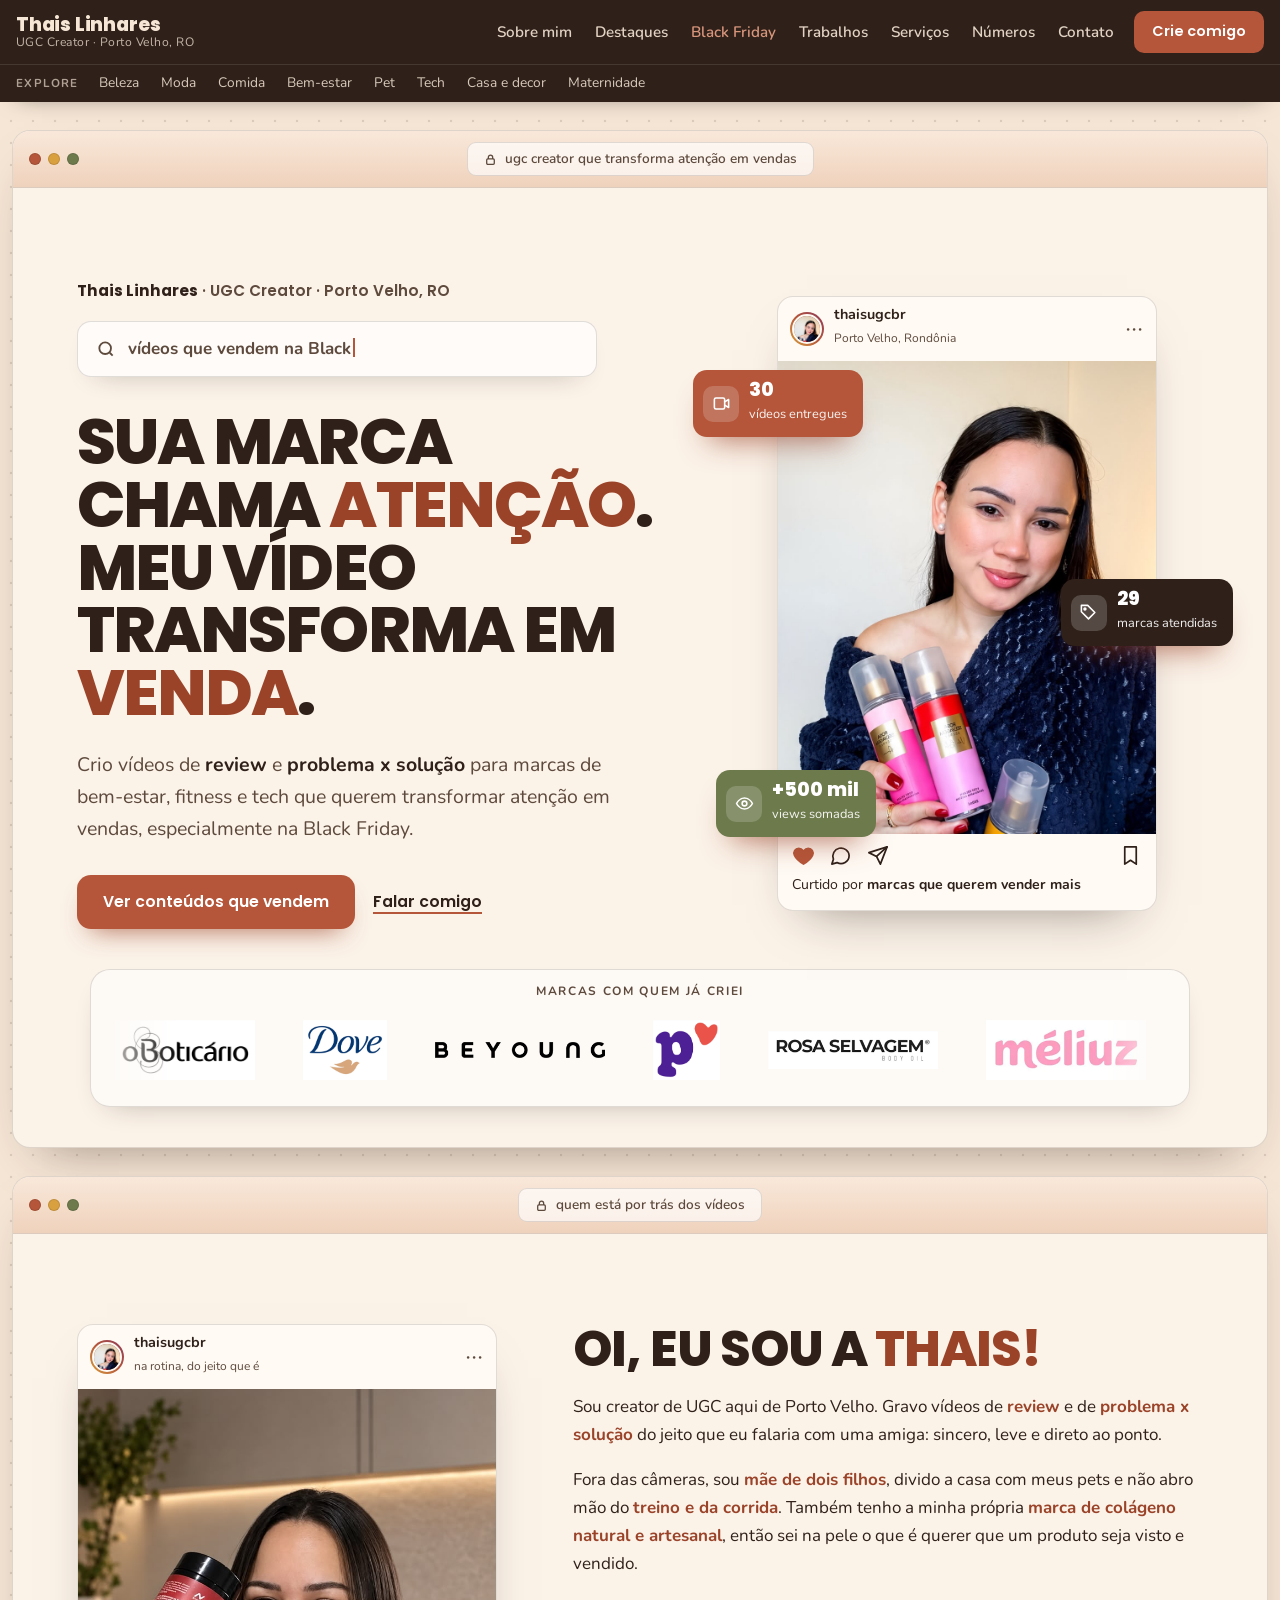
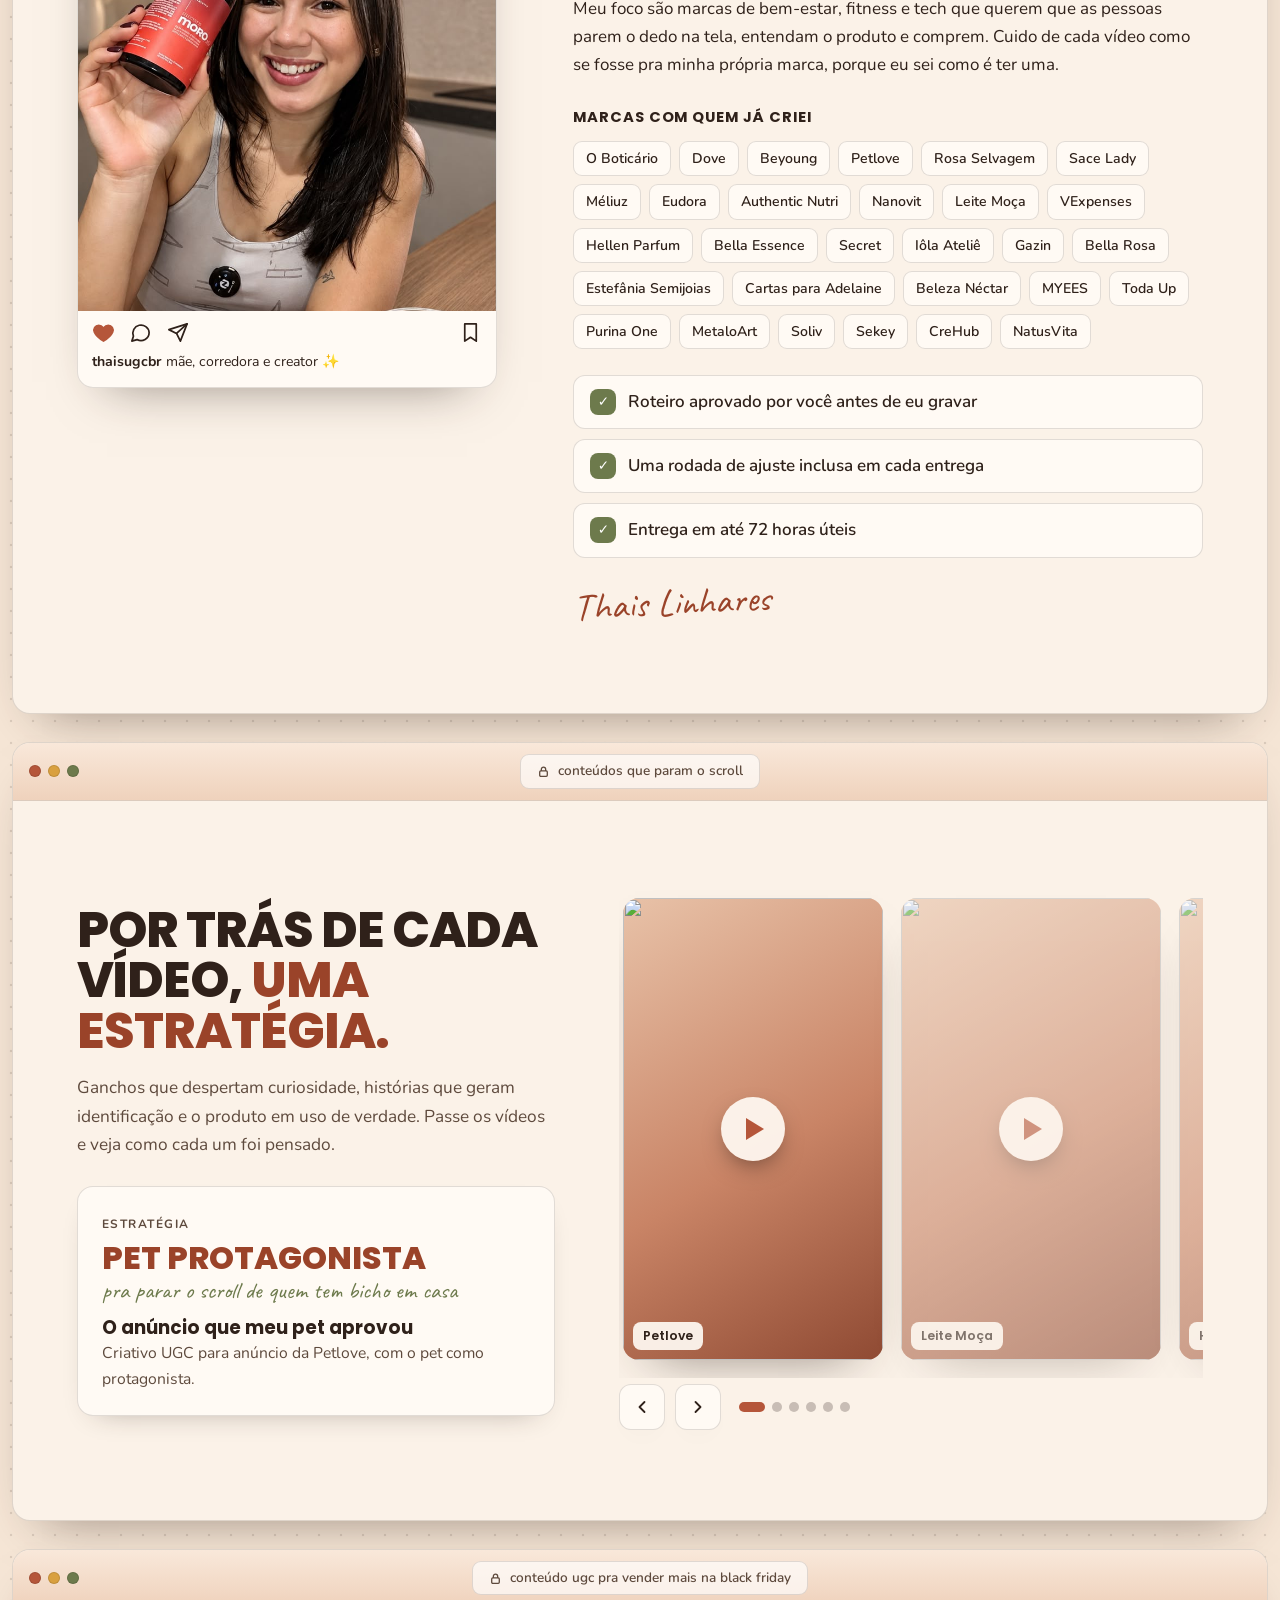
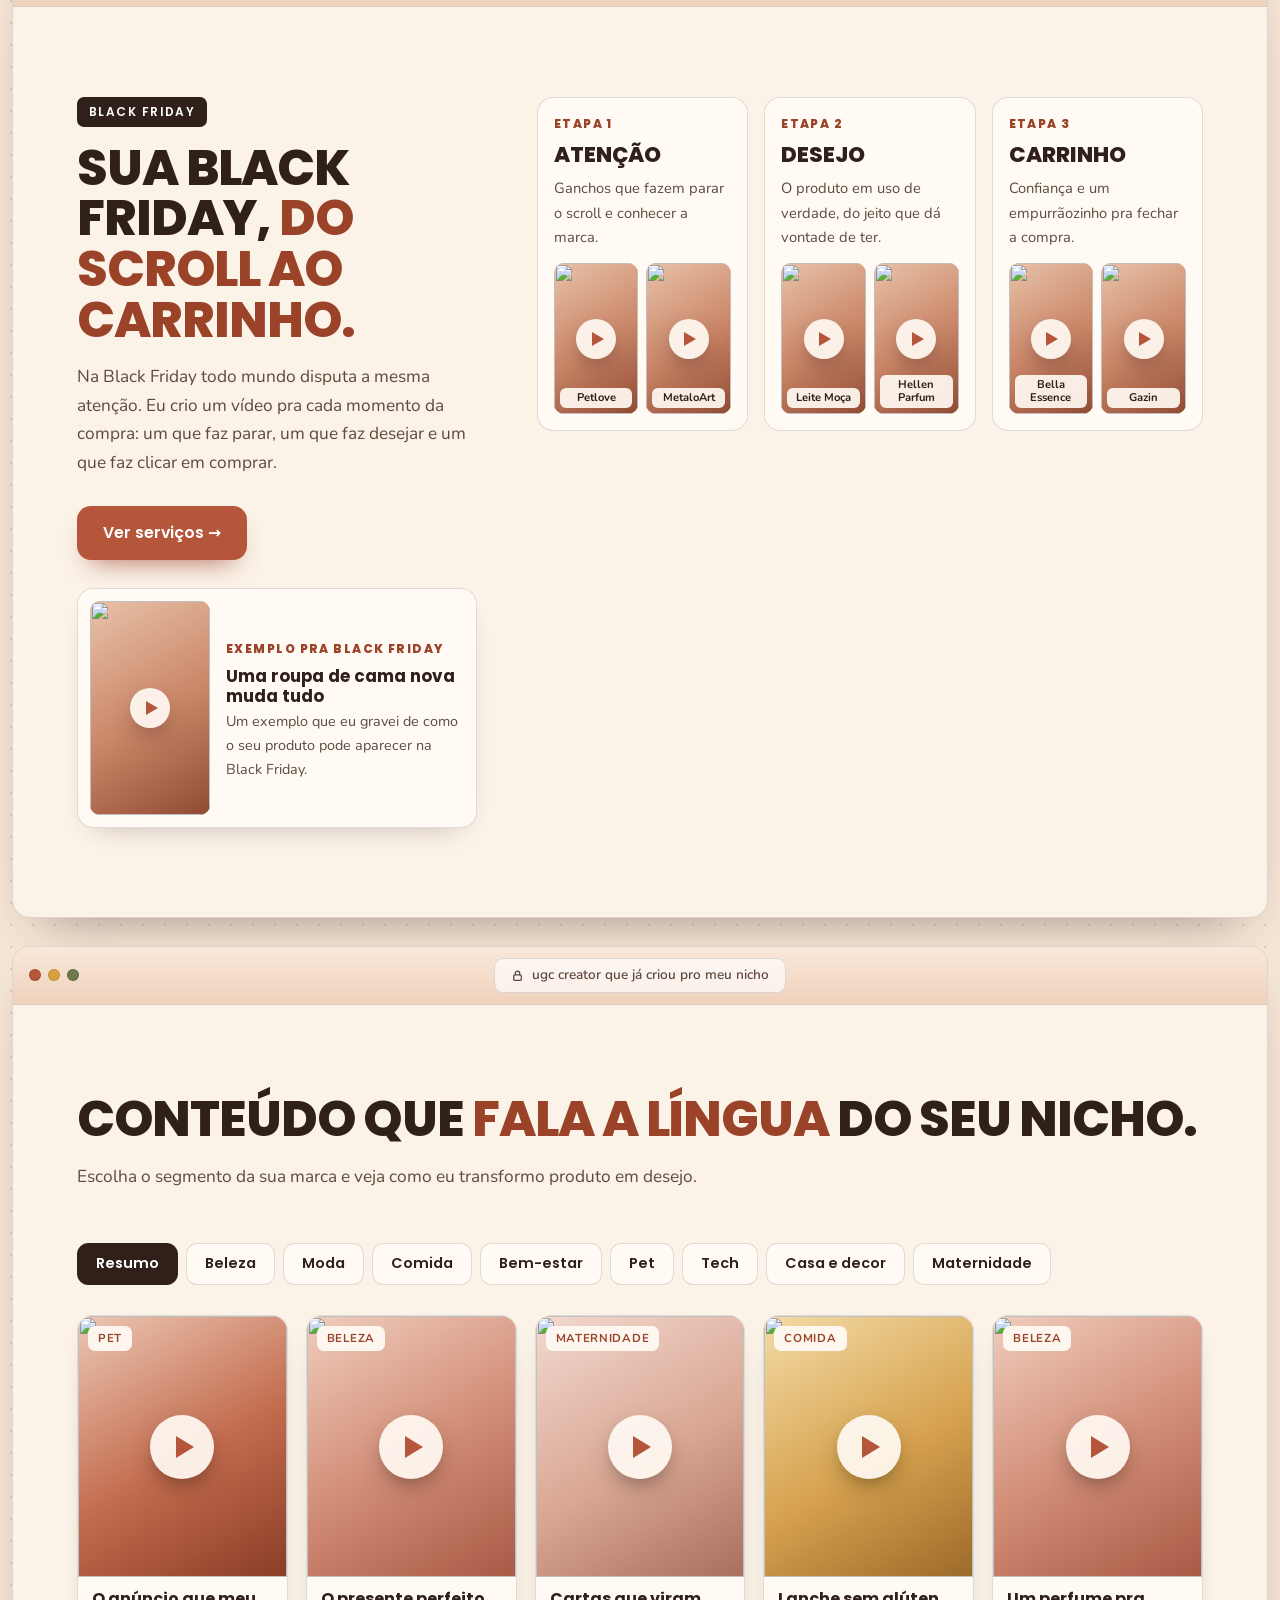
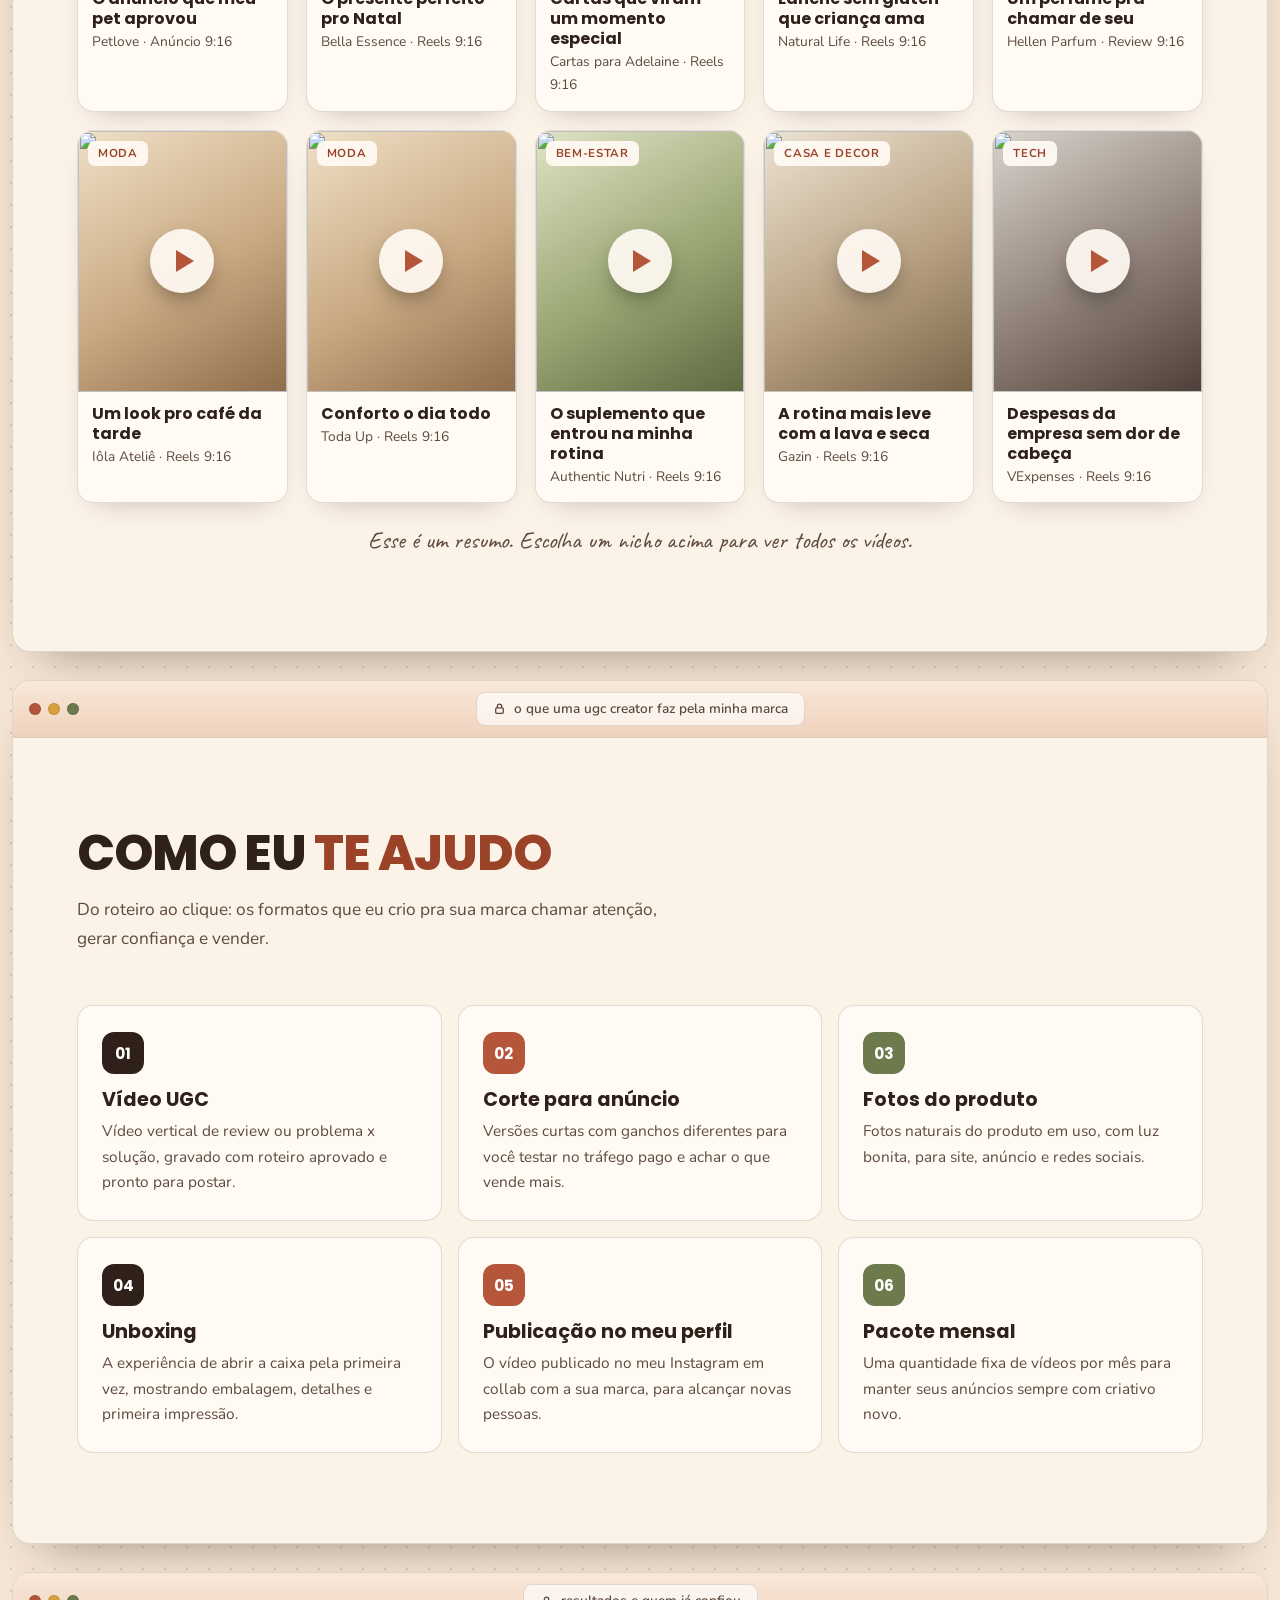
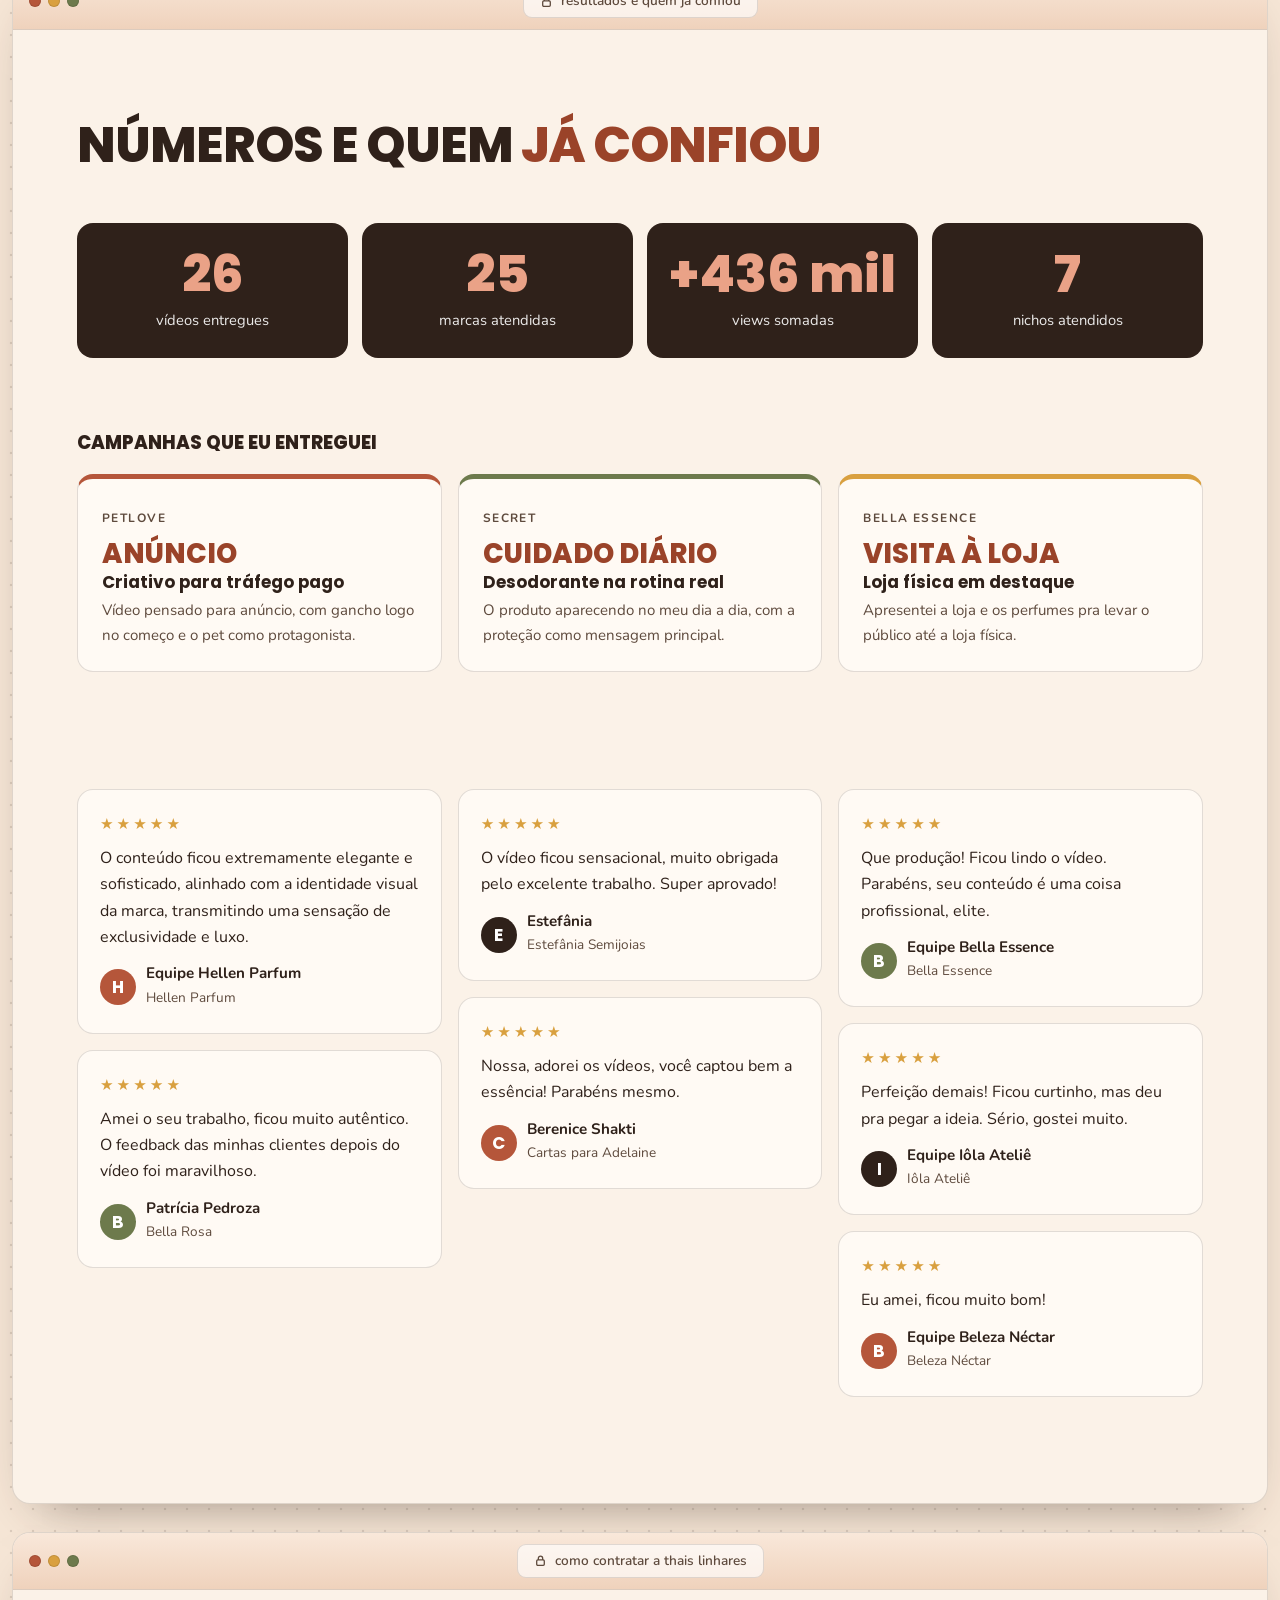
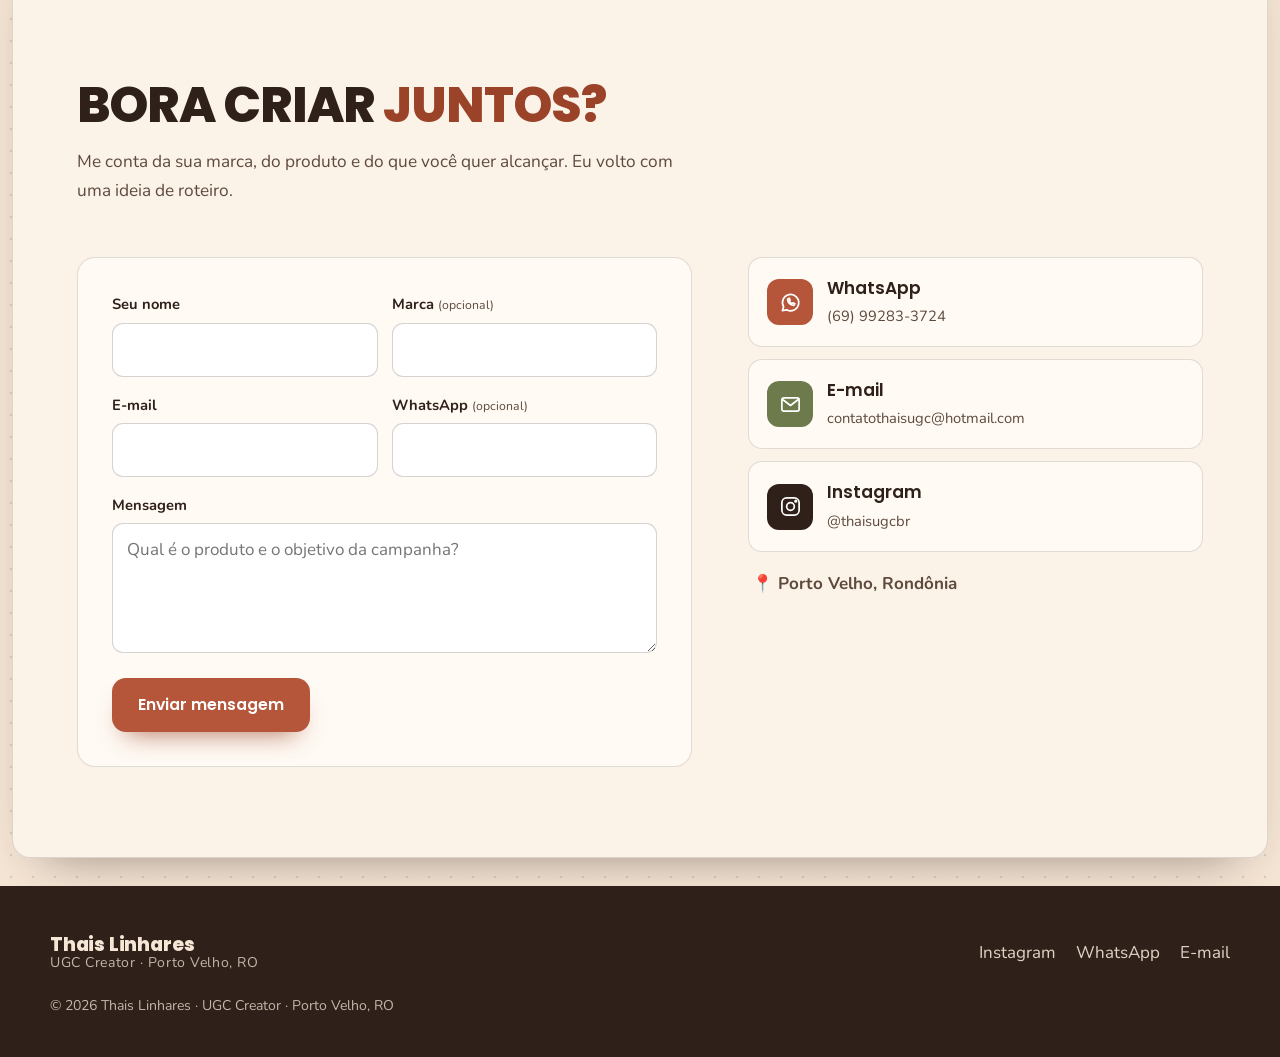
==== index.html @ 7ad0a80b "Resumo completa a última fileira conforme a largura da tela Co-Authored-By: Claude Opus 5.5 <noreply" ====
<!DOCTYPE html>
<html lang="pt-BR">
<head>
<meta charset="UTF-8">
<meta name="viewport" content="width=device-width, initial-scale=1">
<title>Thais Linhares | Portfólio UGC</title>
<meta name="description" content="Thais Linhares, UGC Creator em Porto Velho. Vídeos de review e problema x solução para marcas de bem-estar, fitness e tech que querem transformar atenção em vendas.">
<meta name="theme-color" content="#2f211a">
<link rel="preconnect" href="https://fonts.googleapis.com">
<link rel="preconnect" href="https://fonts.gstatic.com" crossorigin>
<link href="https://fonts.googleapis.com/css2?family=Caveat:wght@600&family=Nunito:wght@400;600;700&family=Poppins:wght@600;700;800&display=swap" rel="stylesheet">
<style>
/* =========================================================
   PALETA E MEDIDAS
   ========================================================= */
:root{
  --creme:#f6e6d6;          /* papel de parede */
  --janela:#fbf2e8;         /* fundo das janelas */
  --papel:#fffaf4;          /* cards */
  --barra-a:#f9e8da;
  --barra-b:#efd2bc;
  --linha:rgba(47,33,26,.14);
  --terracota:#b5563a;      /* cor da marca (botões e fundos) */
  --terracota-txt:#9a4329;  /* terracota mais escuro para textos, melhor contraste */
  --coral-claro:#eaa287;    /* destaque sobre fundo escuro */
  --tinta:#2f211a;          /* marrom quase preto: texto, menu e rodapé */
  --tinta-suave:#5e4a3d;
  --oliva:#6d7a4c;
  --mostarda:#d9a03f;
  --sombra:0 24px 50px -30px rgba(47,33,26,.55);
  --sombra-leve:0 12px 28px -20px rgba(47,33,26,.45);
  --titulo:"Poppins",system-ui,sans-serif;
  --corpo:"Nunito",system-ui,sans-serif;
  --mao:"Caveat",cursive;
  /* alturas das barras fixas do topo */
  --bf:42px; --topo:64px; --explore:38px;
}
html.sem-bf{--bf:0px}
@media (max-width:900px){:root{--topo:60px;--explore:0px}}
*,*::before,*::after{box-sizing:border-box}
html{scroll-padding-top:calc(var(--bf) + var(--topo) + var(--explore) + 12px);-webkit-text-size-adjust:100%}
@media (prefers-reduced-motion:no-preference){html{scroll-behavior:smooth}}
html,body{overflow-x:clip}
body{
  margin:0;padding-top:calc(var(--bf) + var(--topo) + var(--explore));
  font-family:var(--corpo);font-size:1.0625rem;font-weight:400;line-height:1.65;color:var(--tinta);
  background-color:var(--creme);
  /* papel de parede do "computador": pontinhos suaves */
  background-image:radial-gradient(rgba(47,33,26,.13) 1.2px,transparent 1.6px);
  background-size:22px 22px;
}
img{max-width:100%;display:block}
a{color:inherit}
h1,h2,h3{font-family:var(--titulo);margin:0;line-height:1.05}
h1 em,h2 em{font-style:normal;color:var(--terracota-txt)}
p{margin:0 0 1em}
button{font:inherit}
.sr-only{position:absolute;width:1px;height:1px;padding:0;margin:-1px;overflow:hidden;clip:rect(0,0,0,0);white-space:nowrap;border:0}
:focus-visible{outline:3px solid var(--terracota-txt);outline-offset:3px;border-radius:6px}
.pular{position:absolute;left:16px;top:-80px;background:var(--tinta);color:#fff;padding:10px 16px;border-radius:10px;z-index:500;text-decoration:none}
.pular:focus{top:12px}

/* ---------- botões ---------- */
.botao{display:inline-flex;align-items:center;justify-content:center;gap:10px;min-height:52px;padding:14px 26px;border-radius:14px;font-family:var(--titulo);font-weight:600;font-size:.98rem;text-decoration:none;cursor:pointer;border:0;transition:transform .2s ease,background .2s ease,box-shadow .2s ease}
.botao-primario{background:var(--terracota);color:#fff;box-shadow:0 14px 26px -14px rgba(154,67,41,.8)}
.botao-primario:hover{background:var(--terracota-txt);transform:translateY(-2px)}
.botao-link{background:transparent;color:var(--tinta);padding-inline:6px;text-decoration:underline;text-underline-offset:5px;text-decoration-thickness:2px;text-decoration-color:var(--terracota)}
.botao-link:hover{color:var(--terracota-txt)}

/* =========================================================
   BARRA DA BLACK FRIDAY (contagem)
   ========================================================= */
.barra-bf{position:fixed;top:0;left:0;right:0;z-index:60;height:var(--bf);display:flex;align-items:center;justify-content:center;gap:clamp(10px,2vw,22px);padding:0 12px;background:#120c09;color:#fff;font-family:var(--titulo);font-size:.88rem;font-weight:600;white-space:nowrap;overflow:hidden}
html.sem-bf .barra-bf{display:none}
.bf-selo{background:var(--terracota);padding:3px 10px;border-radius:6px;text-transform:uppercase;letter-spacing:.08em;font-size:.74rem}
.bf-dias b{color:var(--coral-claro);font-size:1.05rem}
.bf-cta{color:#fff;text-decoration:none;border:1.5px solid rgba(255,255,255,.4);padding:4px 12px;border-radius:8px;transition:background .2s ease}
.bf-cta:hover{background:rgba(255,255,255,.12)}
.barra-bf :focus-visible{outline-color:var(--coral-claro)}
@media (max-width:520px){.bf-selo{display:none}.barra-bf{font-size:.8rem;gap:10px}}

/* =========================================================
   MENU FIXO (duas linhas)
   ========================================================= */
.topo{position:fixed;top:var(--bf);left:0;right:0;z-index:55;background:var(--tinta);color:#f6e6d6;box-shadow:0 10px 24px -18px rgba(0,0,0,.6)}
.topo-interno{height:var(--topo);display:flex;align-items:center;gap:20px;width:min(100% - 32px,1320px);margin-inline:auto}
.marca-nome{text-decoration:none;display:flex;flex-direction:column;line-height:1.15;margin-right:auto}
.marca-nome strong{font-family:var(--titulo);font-weight:800;font-size:1.18rem;letter-spacing:-.01em}
.marca-nome small{font-size:.76rem;opacity:.75;letter-spacing:.04em}
.menu ul{display:flex;gap:clamp(14px,1.8vw,26px);list-style:none;margin:0;padding:0}
.menu a{text-decoration:none;font-weight:600;font-size:.95rem;opacity:.9;padding:6px 0;border-bottom:2px solid transparent;transition:border-color .2s ease,opacity .2s ease;white-space:nowrap}
.menu a:hover{opacity:1;border-color:var(--coral-claro)}
.menu .link-bf{color:var(--coral-claro)}
.trabalhe{background:var(--terracota);color:#fff;text-decoration:none;font-family:var(--titulo);font-weight:600;font-size:.9rem;padding:9px 18px;border-radius:10px;white-space:nowrap}
.trabalhe:hover{background:var(--terracota-txt)}
.topo-explore{height:var(--explore);display:flex;align-items:center;gap:20px;padding:0 max(16px,calc((100% - 1320px) / 2));border-top:1px solid rgba(255,255,255,.1);font-size:.86rem;overflow-x:auto;scrollbar-width:none}
.topo-explore::-webkit-scrollbar{display:none}
.topo-explore > span{opacity:.65;text-transform:uppercase;letter-spacing:.12em;font-size:.72rem;font-weight:700}
.topo-explore ul{display:flex;gap:22px;list-style:none;margin:0;padding:0}
.topo-explore a{text-decoration:none;opacity:.85;white-space:nowrap}
.topo-explore a:hover{opacity:1;color:var(--coral-claro)}
.topo :focus-visible{outline-color:var(--coral-claro)}
.sanduiche{display:none;width:46px;height:46px;border:0;background:transparent;cursor:pointer;border-radius:10px;position:relative;color:#fff;flex:none}
.sanduiche span{position:absolute;left:11px;right:11px;height:2px;background:currentColor;border-radius:2px;transition:transform .3s ease,opacity .3s ease}
.sanduiche span:nth-child(1){top:15px}.sanduiche span:nth-child(2){top:22px}.sanduiche span:nth-child(3){top:29px}
.sanduiche[aria-expanded="true"] span:nth-child(1){transform:translateY(7px) rotate(45deg)}
.sanduiche[aria-expanded="true"] span:nth-child(2){opacity:0}
.sanduiche[aria-expanded="true"] span:nth-child(3){transform:translateY(-7px) rotate(-45deg)}
@media (max-width:1080px){
  .sanduiche{display:block}
  .menu{position:fixed;top:calc(var(--bf) + var(--topo));left:0;right:0;background:var(--tinta);max-height:0;overflow:hidden;visibility:hidden;transition:max-height .35s ease;box-shadow:0 20px 30px -20px rgba(0,0,0,.6)}
  .menu.aberto{max-height:80vh;overflow:auto;visibility:visible}
  .menu ul{flex-direction:column;gap:0;padding:6px 16px 18px}
  .menu a{display:block;padding:13px 4px;font-size:1.1rem;border-bottom:1px solid rgba(255,255,255,.1)}
}
@media (max-width:900px){.topo-explore,.trabalhe{display:none}}

/* =========================================================
   JANELAS (cada seção é uma janela de computador)
   ========================================================= */
.janela{width:min(100% - 24px,1320px);margin:28px auto;background:var(--janela);border:1px solid var(--linha);border-radius:18px;box-shadow:var(--sombra);overflow:clip}
.barra{display:grid;grid-template-columns:1fr minmax(0,auto) 1fr;align-items:center;gap:12px;padding:11px 16px;background:linear-gradient(var(--barra-a),var(--barra-b));border-bottom:1px solid var(--linha)}
.semaforo{display:flex;gap:7px}
.semaforo i{width:12px;height:12px;border-radius:50%;background:var(--terracota);box-shadow:inset 0 0 0 1px rgba(0,0,0,.12)}
.semaforo i:nth-child(2){background:var(--mostarda)}
.semaforo i:nth-child(3){background:var(--oliva)}
.endereco{display:flex;align-items:center;gap:8px;min-width:0;padding:5px 16px;border-radius:9px;background:rgba(255,255,255,.65);border:1px solid var(--linha);font-size:.85rem;font-weight:600;color:var(--tinta-suave)}
.endereco svg{flex:none;width:13px;height:13px}
.endereco span{overflow:hidden;text-overflow:ellipsis;white-space:nowrap}
.conteudo{padding:clamp(40px,7vw,90px) clamp(18px,5vw,64px)}
.titulo-secao{font-size:clamp(1.9rem,4.4vw,3.1rem);font-weight:800;text-transform:uppercase;letter-spacing:-.02em;line-height:1.02;margin-bottom:18px;overflow-wrap:break-word}
.etiqueta-secao{display:inline-block;background:var(--tinta);color:#fff;font-family:var(--titulo);font-weight:600;font-size:.75rem;letter-spacing:.12em;text-transform:uppercase;padding:5px 12px;border-radius:7px;margin-bottom:16px}
.intro{color:var(--tinta-suave);max-width:620px;font-size:1.08rem}
.topo-secao{margin-bottom:clamp(30px,5vw,52px)}
@media (max-width:600px){.janela{width:calc(100% - 16px);margin:16px auto;border-radius:14px}.barra{grid-template-columns:auto minmax(0,1fr)}.barra > span:last-child{display:none}}

/* ---------- moldura de post do Instagram ---------- */
.post-insta{background:var(--papel);border:1px solid var(--linha);border-radius:16px;overflow:hidden;box-shadow:var(--sombra)}
.post-topo{display:flex;align-items:center;gap:10px;padding:10px 12px}
.avatar{width:34px;height:34px;border-radius:50%;padding:2px;background:linear-gradient(45deg,var(--mostarda),var(--terracota),#8e3a5a);flex:none}
.avatar img{width:100%;height:100%;border-radius:50%;object-fit:cover;border:2px solid var(--papel)}
.post-topo b{font-size:.9rem;display:block;line-height:1.1}
.post-topo small{font-size:.75rem;color:var(--tinta-suave)}
.post-topo .pontos3{margin-left:auto;letter-spacing:2px;font-weight:700;color:var(--tinta-suave)}
.midia{position:relative;overflow:hidden;background:linear-gradient(150deg,#e8c2a8,#c98466 55%,#8f4a33)}
.midia img{width:100%;height:100%;object-fit:cover}
.r45{aspect-ratio:4/5}.r916{aspect-ratio:9/16}
.post-base{padding:10px 14px 14px}
.post-icones{display:flex;gap:14px;margin-bottom:6px}
.post-icones svg{width:23px;height:23px;fill:none;stroke:var(--tinta);stroke-width:1.8;stroke-linecap:round;stroke-linejoin:round}
.post-icones svg:last-child{margin-left:auto}
.post-icones .curtido{fill:var(--terracota);stroke:var(--terracota)}
.post-base p{margin:0;font-size:.88rem}

/* =========================================================
   1. CAPA
   ========================================================= */
.capa .conteudo{padding-bottom:40px}
.capa-grade{display:grid;grid-template-columns:1.1fr .9fr;gap:clamp(36px,6vw,80px);align-items:center}
.capa-quem{font-family:var(--titulo);font-weight:600;font-size:.95rem;color:var(--tinta-suave);margin-bottom:18px}
.capa-quem strong{color:var(--tinta)}
.spotlight{display:flex;align-items:center;gap:12px;max-width:520px;min-height:52px;padding:13px 18px;margin-bottom:34px;border-radius:14px;background:rgba(255,255,255,.7);border:1px solid var(--linha);box-shadow:var(--sombra-leve);font-weight:700;color:var(--tinta-suave)}
.spotlight svg{flex:none;width:20px;height:20px;stroke:var(--tinta-suave);fill:none;stroke-width:2.2}
.spotlight .cursor{display:inline-block;width:2px;height:1.1em;background:var(--terracota);vertical-align:-3px;margin-left:2px;animation:piscar 1s steps(1) infinite}
@keyframes piscar{50%{opacity:0}}
.capa h1{font-size:clamp(2.2rem,5vw,4.5rem);font-weight:800;text-transform:uppercase;letter-spacing:-.03em;line-height:.98;margin-bottom:24px;overflow-wrap:break-word}
.frase{font-size:clamp(1.08rem,1.6vw,1.22rem);color:var(--tinta-suave);max-width:560px}
.frase strong{color:var(--tinta)}
.botoes{display:flex;flex-wrap:wrap;gap:12px;align-items:center;margin-top:30px}
.foto-hero{position:relative;justify-self:center;width:min(100%,380px)}
.selos{list-style:none;margin:0;padding:0}
.selos li{position:absolute;z-index:2;display:flex;align-items:center;gap:10px;padding:10px 16px 10px 10px;border-radius:14px;background:var(--terracota);color:#fff;box-shadow:0 18px 30px -16px rgba(154,67,41,.75);animation:flutuar 6s ease-in-out infinite alternate}
.selos li:nth-child(2){animation-delay:-2s;background:var(--tinta)}
.selos li:nth-child(3){animation-delay:-4s;background:var(--oliva)}
.selos .icone-selo{width:36px;height:36px;border-radius:10px;background:rgba(255,255,255,.18);display:grid;place-items:center;flex:none}
.selos .icone-selo svg{width:19px;height:19px;stroke:#fff;fill:none;stroke-width:2;stroke-linecap:round;stroke-linejoin:round}
.selos strong{display:block;font-family:var(--titulo);font-weight:800;font-size:1.2rem;line-height:1}
.selos li > span:last-child > span{font-size:.8rem;opacity:.92}
.selos li:nth-child(1){top:12%;left:-22%}
.selos li:nth-child(2){top:46%;right:-20%}
.selos li:nth-child(3){bottom:12%;left:-16%}
@keyframes flutuar{from{transform:translateY(0)}to{transform:translateY(-12px)}}
@media (max-width:1100px){.selos li:nth-child(1){left:-10%}.selos li:nth-child(2){right:-8%}.selos li:nth-child(3){left:-6%}}
@media (max-width:900px){
  .capa-grade{grid-template-columns:1fr}
  .foto-hero{width:min(100%,360px)}
  .selos{display:flex;flex-wrap:wrap;justify-content:center;gap:10px;margin-top:18px}
  .selos li{position:static;animation:none}
}
/* dock com as marcas */
.dock{margin:40px auto 0;width:min(100%,1100px);padding:12px 0;border-radius:20px;background:rgba(255,255,255,.55);border:1px solid var(--linha);box-shadow:var(--sombra-leve);overflow:hidden}
.dock-rotulo{text-align:center;font-size:.75rem;font-weight:700;letter-spacing:.14em;text-transform:uppercase;color:var(--tinta-suave);margin:0 0 8px}
.dock-janela{overflow:hidden;-webkit-mask-image:linear-gradient(90deg,transparent,#000 8%,#000 92%,transparent);mask-image:linear-gradient(90deg,transparent,#000 8%,#000 92%,transparent)}
.trilho-faixa{display:flex;width:max-content;animation:rolar 55s linear infinite}
.trilho-faixa ul{display:flex;gap:12px;list-style:none;margin:0;padding:4px 6px 8px}
.trilho-faixa li{white-space:nowrap;padding:0 18px;font-family:var(--titulo);font-weight:700;font-size:1.05rem;color:var(--tinta-suave)}
.trilho-faixa ul{align-items:center}
.trilho-faixa li{height:72px;display:flex;align-items:center}
.trilho-faixa li.com-logo{padding:0 18px;background:transparent;border:0;box-shadow:none;border-radius:0}
.trilho-faixa li.com-logo img{height:60px;width:auto;max-width:170px;object-fit:contain;mix-blend-mode:multiply}
.dock:hover .trilho-faixa{animation-play-state:paused}
@keyframes rolar{to{transform:translateX(-50%)}}

/* =========================================================
   2. SOBRE MIM
   ========================================================= */
.sobre-grade{display:grid;grid-template-columns:.8fr 1.2fr;gap:clamp(32px,6vw,80px);align-items:start}
.coluna-foto{position:sticky;top:calc(var(--bf) + var(--topo) + var(--explore) + 24px)}
.sobre p strong{color:var(--terracota-txt)}
.grupo-titulo{font-family:var(--titulo);font-weight:700;font-size:.92rem;text-transform:uppercase;letter-spacing:.06em;margin:26px 0 12px}
.tags{display:flex;flex-wrap:wrap;gap:8px;list-style:none;margin:0 0 8px;padding:0}
.tags li{background:var(--papel);border:1px solid var(--linha);padding:5px 12px;border-radius:9px;font-size:.88rem;font-weight:600}
.promessas{list-style:none;padding:0;margin:26px 0;display:grid;gap:10px}
.promessas li{display:flex;gap:12px;align-items:center;background:var(--papel);border:1px solid var(--linha);padding:12px 16px;border-radius:12px;font-weight:600}
.promessas .check{flex:none;width:26px;height:26px;border-radius:8px;background:var(--oliva);color:#fff;display:grid;place-items:center;font-size:.85rem}
.assinatura{font-family:var(--mao);font-size:2.4rem;color:var(--terracota-txt);display:inline-block;transform:rotate(-3deg);line-height:1}
@media (max-width:900px){.sobre-grade{grid-template-columns:1fr}.coluna-foto{position:static;max-width:360px;margin-inline:auto;width:100%}}

/* =========================================================
   3. DESTAQUES (carrossel)
   ========================================================= */
.destaques-grade{display:grid;grid-template-columns:minmax(0,.9fr) minmax(0,1.1fr);gap:clamp(30px,5vw,64px);align-items:center}
.info-video{margin-top:26px;background:var(--papel);border:1px solid var(--linha);border-radius:16px;padding:22px 24px;box-shadow:var(--sombra-leve)}
.info-video .rotulo{font-size:.75rem;font-weight:700;letter-spacing:.12em;text-transform:uppercase;color:var(--tinta-suave)}
.info-video .estrategia{font-family:var(--titulo);font-weight:800;font-size:clamp(1.5rem,2.6vw,2rem);text-transform:uppercase;color:var(--terracota-txt);line-height:1.05;margin:4px 0}
.info-video .objetivo{font-family:var(--mao);font-size:1.45rem;color:var(--oliva);line-height:1.1;margin-bottom:14px}
.info-video h3{font-size:1.15rem;font-weight:700;margin-bottom:4px}
.info-video p{margin:0;color:var(--tinta-suave);font-size:.98rem}
.carrossel{position:relative;min-width:0}
.trilho-carrossel{display:flex;gap:18px;overflow-x:auto;scroll-snap-type:x mandatory;scroll-padding-inline:4px;padding:8px 4px 18px;scrollbar-width:none;overscroll-behavior-x:contain}
.trilho-carrossel::-webkit-scrollbar{display:none}
.card-video{flex:0 0 min(62%,260px);scroll-snap-align:start;text-decoration:none;border-radius:16px;overflow:hidden;position:relative;box-shadow:var(--sombra);transition:transform .3s ease,opacity .3s ease;opacity:.6}
.card-video.ativo{opacity:1}
.card-video:hover{transform:translateY(-4px);opacity:1}
.play{position:absolute;left:50%;top:50%;width:64px;height:64px;margin:-32px 0 0 -32px;border-radius:50%;background:rgba(255,250,244,.92);display:grid;place-items:center;box-shadow:0 10px 24px -8px rgba(0,0,0,.5);transition:transform .25s ease}
.play::before{content:"";border-style:solid;border-width:11px 0 11px 18px;border-color:transparent transparent transparent var(--terracota);margin-left:5px}
.card-video:hover .play,.mini-video:hover .play,.trabalho a:hover .play{transform:scale(1.08)}
.card-video .marca-card{position:absolute;left:10px;bottom:10px;background:rgba(255,250,244,.92);font-family:var(--titulo);font-weight:600;font-size:.78rem;padding:4px 10px;border-radius:8px}
.setas{display:flex;align-items:center;gap:10px;margin-top:6px}
.seta{width:46px;height:46px;border-radius:12px;border:1px solid var(--linha);background:var(--papel);cursor:pointer;display:grid;place-items:center;color:var(--tinta);box-shadow:var(--sombra-leve)}
.seta:hover{background:var(--tinta);color:#fff}
.seta svg{width:20px;height:20px;fill:none;stroke:currentColor;stroke-width:2.2;stroke-linecap:round;stroke-linejoin:round}
.pontos{display:flex;gap:7px;margin-left:8px;flex-wrap:wrap}
.pontos button{width:10px;height:10px;border-radius:50%;border:0;padding:0;background:rgba(47,33,26,.25);cursor:pointer;transition:width .25s ease,background .25s ease}
.pontos button[aria-current="true"]{width:26px;border-radius:6px;background:var(--terracota)}
@media (max-width:900px){.destaques-grade{grid-template-columns:1fr}}

/* =========================================================
   BLACK FRIDAY (funil)
   ========================================================= */
.bf-grade{display:grid;grid-template-columns:minmax(0,.75fr) minmax(0,1.25fr);gap:clamp(30px,5vw,60px);align-items:start}
.chamada-bf{margin-top:12px}
.bf-exemplo{display:flex;gap:16px;align-items:center;margin-top:28px;background:var(--papel);border:1px solid var(--linha);border-radius:16px;padding:12px;max-width:440px;box-shadow:var(--sombra-leve)}
.bf-exemplo .mini-video{flex:0 0 120px}
.bf-exemplo strong{display:block;font-family:var(--titulo);font-weight:700;font-size:1.05rem;line-height:1.2;margin:4px 0}
.bf-exemplo p{margin:0;font-size:.9rem;color:var(--tinta-suave)}
.funil{display:grid;grid-template-columns:repeat(3,minmax(0,1fr));gap:16px}
.etapa{background:var(--papel);border:1px solid var(--linha);border-radius:16px;padding:16px;display:flex;flex-direction:column;gap:10px}
.etapa-num{font-family:var(--titulo);font-weight:800;font-size:.75rem;letter-spacing:.12em;text-transform:uppercase;color:var(--terracota-txt)}
.etapa h3{font-size:1.35rem;font-weight:800;text-transform:uppercase}
.etapa p{margin:0;font-size:.92rem;color:var(--tinta-suave)}
.etapa-videos{display:grid;grid-template-columns:1fr 1fr;gap:8px;margin-top:auto;padding-top:4px}
.mini-video{position:relative;display:block;border-radius:10px;overflow:hidden;text-decoration:none}
.mini-video .play{width:40px;height:40px;margin:-20px 0 0 -20px}
.mini-video .play::before{border-width:7px 0 7px 12px;margin-left:3px}
.mini-video .legenda{position:absolute;left:6px;right:6px;bottom:6px;background:rgba(255,250,244,.92);font-size:.7rem;font-weight:700;padding:3px 6px;border-radius:6px;line-height:1.2;text-align:center}
@media (max-width:1000px){.bf-grade{grid-template-columns:1fr}}
@media (max-width:700px){.funil{grid-template-columns:1fr}.etapa-videos{max-width:340px}}

/* =========================================================
   4. TRABALHOS POR NICHO
   ========================================================= */
.filtros{display:flex;flex-wrap:wrap;gap:8px;margin-bottom:30px}
.filtro{min-height:42px;padding:8px 18px;border-radius:11px;border:1px solid var(--linha);background:var(--papel);color:var(--tinta);font-family:var(--titulo);font-weight:600;font-size:.9rem;cursor:pointer;transition:all .2s ease}
.filtro:hover{border-color:var(--tinta)}
.filtro[aria-pressed="true"]{background:var(--tinta);border-color:var(--tinta);color:#fff}
.galeria{display:grid;grid-template-columns:repeat(auto-fill,minmax(210px,1fr));gap:18px;list-style:none;padding:0;margin:0}
.trabalho{transition:opacity .3s ease,transform .3s ease}
.trabalho.saindo{opacity:0;transform:scale(.96)}
.trabalho > a,.trabalho > div{display:block;text-decoration:none;height:100%}
.trabalho .post-insta{height:100%;box-shadow:var(--sombra-leve);transition:transform .25s ease}
.trabalho a:hover .post-insta{transform:translateY(-4px)}
.trabalho .etiqueta{position:absolute;top:10px;left:10px;background:rgba(255,250,244,.94);color:var(--terracota-txt);font-size:.72rem;font-weight:700;padding:3px 10px;border-radius:7px;text-transform:uppercase;letter-spacing:.06em}
.trabalho h3{font-size:1rem;font-weight:700;margin:12px 14px 2px;line-height:1.25}
.trabalho p{margin:0 14px 14px;font-size:.86rem;color:var(--tinta-suave)}
.ph-legenda{position:absolute;inset:auto 10px 10px;text-align:center;background:rgba(255,250,244,.85);border-radius:8px;padding:4px 8px;font-size:.82rem;font-weight:700}
.dica-resumo{grid-column:1/-1;text-align:center;font-family:var(--mao);font-size:1.5rem;color:var(--tinta-suave)}
.vazio{grid-column:1/-1;text-align:center;font-family:var(--mao);font-size:1.6rem;color:var(--tinta-suave)}

/* =========================================================
   5. SERVIÇOS
   ========================================================= */
.servicos-grade{display:grid;grid-template-columns:repeat(3,1fr);gap:16px;list-style:none;padding:0;margin:0}
.servico{background:var(--papel);border:1px solid var(--linha);border-radius:16px;padding:26px 24px;transition:transform .25s ease,box-shadow .25s ease}
.servico:hover{transform:translateY(-4px);box-shadow:var(--sombra-leve)}
.servico-num{display:inline-grid;place-items:center;width:42px;height:42px;border-radius:12px;background:var(--tinta);color:#fff;font-family:var(--titulo);font-weight:700;font-size:.95rem}
.servico:nth-child(3n+2) .servico-num{background:var(--terracota)}
.servico:nth-child(3n) .servico-num{background:var(--oliva)}
.servico h3{font-size:1.2rem;font-weight:700;margin:16px 0 8px}
.servico p{margin:0;color:var(--tinta-suave);font-size:.96rem}
@media (max-width:960px){.servicos-grade{grid-template-columns:repeat(2,1fr)}}
@media (max-width:600px){.servicos-grade{grid-template-columns:1fr}}

/* =========================================================
   VALORES (só na página /valores)
   ========================================================= */
.precos{display:grid;grid-template-columns:repeat(4,1fr);gap:16px;list-style:none;padding:0;margin:0 0 clamp(36px,5vw,56px)}
.precos-2{grid-template-columns:repeat(2,minmax(0,360px))}
.preco-card{position:relative;background:var(--papel);border:1px solid var(--linha);border-radius:16px;padding:26px 22px}
.preco-card h3{font-size:1.05rem;font-weight:700;margin-bottom:12px}
.preco-card strong{display:block;font-family:var(--titulo);font-weight:800;font-size:2rem;line-height:1;color:var(--terracota-txt)}
.preco-card p{margin:10px 0 0;font-size:.92rem;color:var(--tinta-suave)}
.preco-card.destaque{background:var(--tinta);color:#fff;border-color:var(--tinta);box-shadow:var(--sombra)}
.preco-card.destaque strong{color:var(--coral-claro)}
.preco-card.destaque p{color:rgba(255,255,255,.8)}
.preco-selo{position:absolute;top:-11px;left:22px;background:var(--terracota);color:#fff;font-family:var(--titulo);font-weight:600;font-size:.72rem;letter-spacing:.06em;text-transform:uppercase;padding:3px 10px;border-radius:7px}
.valores-extras{list-style:none;padding:0;margin:0 0 36px;max-width:620px;display:grid;gap:8px}
.valores-extras li{display:flex;justify-content:space-between;gap:16px;background:var(--papel);border:1px solid var(--linha);border-radius:12px;padding:14px 18px}
.valores-extras strong{font-family:var(--titulo);color:var(--terracota-txt);white-space:nowrap}
@media (max-width:960px){.precos{grid-template-columns:repeat(2,1fr)}}
@media (max-width:520px){.precos,.precos-2{grid-template-columns:1fr}.valores-extras li{flex-direction:column;gap:2px}}

/* =========================================================
   6. NÚMEROS E DEPOIMENTOS
   ========================================================= */
.metricas{display:grid;grid-template-columns:repeat(4,1fr);gap:14px;list-style:none;padding:0;margin:0 0 clamp(44px,6vw,70px)}
.metrica{background:var(--tinta);color:#fff;border-radius:16px;padding:26px 16px;text-align:center}
.metrica strong{display:block;font-family:var(--titulo);font-weight:800;font-size:clamp(2.2rem,4.5vw,3.2rem);line-height:1;color:var(--coral-claro)}
.metrica span{display:block;margin-top:8px;font-size:.92rem;opacity:.9}
@media (max-width:760px){.metricas{grid-template-columns:repeat(2,1fr)}}
.sub-titulo{font-family:var(--titulo);font-weight:800;font-size:1.15rem;text-transform:uppercase;margin:0 0 16px}
.resultados{display:grid;grid-template-columns:repeat(3,1fr);gap:16px;list-style:none;padding:0;margin:0 0 clamp(44px,6vw,70px)}
.resultado{background:var(--papel);border:1px solid var(--linha);border-radius:16px;padding:24px;border-top:5px solid var(--terracota)}
.resultado:nth-child(2){border-top-color:var(--oliva)}
.resultado:nth-child(3){border-top-color:var(--mostarda)}
.resultado .marca{font-size:.75rem;font-weight:700;letter-spacing:.12em;text-transform:uppercase;color:var(--tinta-suave)}
.resultado strong{display:block;font-family:var(--titulo);font-weight:800;font-size:1.7rem;text-transform:uppercase;line-height:1.05;margin:8px 0 6px;color:var(--terracota-txt)}
.resultado h3{font-size:1.05rem;font-weight:700;margin-bottom:6px}
.resultado p{margin:0;font-size:.94rem;color:var(--tinta-suave)}
@media (max-width:860px){.resultados{grid-template-columns:1fr}}
.depoimentos{columns:3 280px;column-gap:16px;list-style:none;padding:0;margin:0}
.depoimento{break-inside:avoid;display:inline-block;width:100%;margin:0 0 16px;background:var(--papel);border:1px solid var(--linha);border-radius:16px;padding:22px}
.depoimento .estrelas{color:var(--mostarda);letter-spacing:3px;font-size:.95rem}
.depoimento blockquote{margin:8px 0 14px;font-size:1rem}
.depoimento figcaption{display:flex;align-items:center;gap:10px}
.depoimento .inicial{width:36px;height:36px;border-radius:50%;background:var(--terracota);color:#fff;display:grid;place-items:center;font-family:var(--titulo);font-weight:700;flex:none}
.depoimento:nth-child(3n+2) .inicial{background:var(--oliva)}
.depoimento:nth-child(3n) .inicial{background:var(--tinta)}
.depoimento figcaption strong{display:block;font-size:.95rem;line-height:1.2}
.depoimento figcaption span span{font-size:.85rem;color:var(--tinta-suave)}

/* =========================================================
   7. CONTATO
   ========================================================= */
.contato-grade{display:grid;grid-template-columns:1.15fr .85fr;gap:clamp(26px,5vw,56px);align-items:start}
.formulario{background:var(--papel);border:1px solid var(--linha);border-radius:18px;padding:clamp(20px,4vw,34px)}
.campo{margin-bottom:16px}
.campo label{display:block;font-weight:700;font-size:.92rem;margin-bottom:6px}
.campo label small{font-weight:400;color:var(--tinta-suave)}
.campo input,.campo textarea{width:100%;font:inherit;color:var(--tinta);background:#fff;border:1.5px solid rgba(47,33,26,.2);border-radius:11px;padding:12px 14px;min-height:48px;transition:border-color .2s ease,box-shadow .2s ease}
.campo textarea{min-height:130px;resize:vertical}
.campo input:focus,.campo textarea:focus{outline:none;border-color:var(--terracota);box-shadow:0 0 0 4px rgba(181,86,58,.18)}
.campo [aria-invalid="true"]{border-color:var(--terracota-txt);background:#fff6f2}
.campos-duplos{display:grid;grid-template-columns:1fr 1fr;gap:0 14px}
@media (max-width:560px){.campos-duplos{grid-template-columns:1fr}}
.confirmacao{display:none;text-align:center;padding:30px 10px}
.confirmacao.visivel{display:block}
.confirmacao strong{display:block;font-family:var(--titulo);font-weight:800;font-size:1.6rem;text-transform:uppercase;color:var(--terracota-txt);margin-bottom:8px}
.canais{display:grid;gap:12px}
.canal{display:flex;align-items:center;gap:14px;text-decoration:none;background:var(--papel);border:1px solid var(--linha);padding:16px 18px;border-radius:14px;transition:transform .2s ease,box-shadow .2s ease}
.canal:hover{transform:translateX(4px);box-shadow:var(--sombra-leve)}
.canal-icone{flex:none;width:46px;height:46px;border-radius:12px;display:grid;place-items:center;background:var(--terracota);color:#fff}
.canal:nth-child(2) .canal-icone{background:var(--oliva)}
.canal:nth-child(3) .canal-icone{background:var(--tinta)}
.canal svg{width:23px;height:23px}
.canal strong{display:block;font-family:var(--titulo);font-weight:600}
.canal span span{font-size:.92rem;color:var(--tinta-suave);word-break:break-word}
.cidade{font-weight:700;color:var(--tinta-suave);margin:6px 4px 0}
@media (max-width:860px){.contato-grade{grid-template-columns:1fr}}

/* =========================================================
   8. RODAPÉ
   ========================================================= */
.rodape{background:var(--tinta);color:#f6e6d6;padding:48px 0 40px;margin-top:28px}
.rodape .interno{width:min(100% - 32px,1180px);margin-inline:auto;display:flex;flex-wrap:wrap;gap:22px;align-items:center;justify-content:space-between}
.rodape .marca-nome{margin:0}
.redes{display:flex;flex-wrap:wrap;gap:20px;list-style:none;margin:0;padding:0}
.redes a{text-decoration:none;opacity:.9}
.redes a:hover{opacity:1;color:var(--coral-claro)}
.rodape small{display:block;width:100%;opacity:.75;font-size:.88rem}
.rodape :focus-visible{outline-color:var(--coral-claro)}

/* =========================================================
   ABAS DO CELULAR (barra fixa embaixo)
   ========================================================= */
.abas-app{display:none}
@media (max-width:900px){
  body{padding-bottom:78px}
  .abas-app{display:flex;position:fixed;left:8px;right:8px;bottom:8px;z-index:58;justify-content:space-around;align-items:center;height:64px;background:rgba(47,33,26,.95);backdrop-filter:blur(10px);-webkit-backdrop-filter:blur(10px);border-radius:18px;box-shadow:0 16px 30px -12px rgba(0,0,0,.6)}
  .abas-app a{flex:1;display:flex;flex-direction:column;align-items:center;gap:2px;color:#f6e6d6;text-decoration:none;font-size:.7rem;font-weight:700;opacity:.85}
  .abas-app svg{width:22px;height:22px;fill:none;stroke:currentColor;stroke-width:2;stroke-linecap:round;stroke-linejoin:round}
  .abas-app .aba-destaque{opacity:1}
  .abas-app .aba-destaque svg{width:44px;height:44px;padding:10px;border-radius:14px;background:var(--terracota);stroke:#fff;margin-top:-22px;box-shadow:0 10px 20px -8px rgba(154,67,41,.9)}
  .abas-app :focus-visible{outline-color:var(--coral-claro)}
}

/* =========================================================
   JANELAS POR CIMA (mídia kit e vídeo)
   ========================================================= */
.fundo-modal{position:fixed;inset:0;z-index:300;background:rgba(30,20,15,.62);display:grid;place-items:center;padding:16px;opacity:0;visibility:hidden;transition:opacity .3s ease,visibility .3s ease}
.fundo-modal.aberto{opacity:1;visibility:visible}
.modal{width:min(100%,460px);max-height:calc(100vh - 32px);overflow:auto;background:var(--janela);border-radius:18px;border:1px solid var(--linha);box-shadow:0 40px 80px -30px rgba(0,0,0,.6);transform:translateY(16px);transition:transform .35s ease}
.fundo-modal.aberto .modal{transform:none}
.modal .barra,.video-modal .barra{grid-template-columns:auto minmax(0,1fr) auto}
.fechar{width:36px;height:36px;border-radius:10px;border:1px solid var(--linha);background:rgba(255,255,255,.75);cursor:pointer;font-size:1.3rem;line-height:1;color:var(--tinta)}
.fechar:hover{background:#fff}
.modal .corpo{padding:26px clamp(20px,5vw,32px) 28px}
.modal h2{font-size:clamp(1.4rem,5vw,1.8rem);font-weight:800;text-transform:uppercase;line-height:1.05;margin-bottom:10px}
.modal .corpo p{color:var(--tinta-suave)}
.modal .botao{width:100%}
.video-modal{width:min(420px,100%,calc((100vh - 100px) * 9 / 16));border-radius:18px;overflow:hidden;background:#000;box-shadow:0 40px 80px -30px rgba(0,0,0,.6)}
.video-moldura{position:relative;aspect-ratio:9/16}
.video-moldura iframe{position:absolute;inset:0;width:100%;height:100%;border:0}

/* =========================================================
   ANIMAÇÃO DE ENTRADA
   ========================================================= */
.js .revelar{opacity:0;transform:translateY(26px);transition:opacity .7s ease,transform .7s cubic-bezier(.2,.7,.2,1)}
.js .revelar.visivel{opacity:1;transform:none}
@media (prefers-reduced-motion:reduce){
  *,*::before,*::after{animation:none!important;transition:none!important}
  .js .revelar{opacity:1;transform:none}
  .dock-janela{-webkit-mask-image:none;mask-image:none}
  .trilho-faixa{width:auto}
  .trilho-faixa ul{flex-wrap:wrap;justify-content:center;row-gap:8px}
  .trilho-faixa ul[aria-hidden="true"]{display:none}
}
</style>
</head>
<body>
<a class="pular" href="#conteudo">Pular para o conteúdo</a>

<!-- ===================== CONTAGEM PARA A BLACK FRIDAY (data no script, em BLACK_FRIDAY) ===================== -->
<div class="barra-bf" role="region" aria-label="Contagem para a Black Friday">
  <span class="bf-selo">Black Friday</span>
  <span class="bf-dias" id="bf-dias">Faltam <b>00</b> dias</span>
  <a class="bf-cta" href="#contato">Garantir minha vaga →</a>
</div>

<!-- ===================== MENU ===================== -->
<header class="topo">
  <div class="topo-interno">
    <a class="marca-nome" href="#inicio"><strong>Thais Linhares</strong><small>UGC Creator · Porto Velho, RO</small></a>
    <nav class="menu" id="menu" aria-label="Menu principal">
      <ul>
        <li><a href="#sobre">Sobre mim</a></li>
        <li><a href="#destaques">Destaques</a></li>
        <li><a href="#black-friday" class="link-bf">Black Friday</a></li>
        <li><a href="#trabalhos">Trabalhos</a></li>
        <li><a href="#servicos">Serviços</a></li>
        <li><a href="#numeros">Números</a></li>
        <li><a href="#contato">Contato</a></li>
      </ul>
    </nav>
    <a class="trabalhe" href="#contato">Crie comigo</a>
    <button class="sanduiche" type="button" aria-expanded="false" aria-controls="menu" aria-label="Abrir menu"><span></span><span></span><span></span></button>
  </div>
  <!-- linha 2: atalhos para cada nicho (vêm do array NICHOS no script) -->
  <nav class="topo-explore" aria-label="Explore por nicho">
    <span>Explore</span>
    <ul id="lista-nichos"></ul>
  </nav>
</header>

<main id="conteudo">

<!-- ===================== 1. CAPA ===================== -->
<section class="janela capa" id="inicio" aria-labelledby="titulo-capa">
  <div class="barra" aria-hidden="true">
    <span class="semaforo"><i></i><i></i><i></i></span>
    <span class="endereco"><svg viewBox="0 0 24 24" fill="none" stroke="currentColor" stroke-width="2.4"><rect x="5" y="11" width="14" height="10" rx="2"/><path d="M8 11V8a4 4 0 0 1 8 0v3"/></svg><span>ugc creator que transforma atenção em vendas</span></span>
    <span></span>
  </div>
  <div class="conteudo">
    <div class="capa-grade">
      <div class="revelar">
        <p class="capa-quem"><strong>Thais Linhares</strong> · UGC Creator · Porto Velho, RO</p>
        <!-- busca decorativa: as frases que aparecem digitando ficam no array BUSCAS no script -->
        <div class="spotlight" aria-hidden="true">
          <svg viewBox="0 0 24 24"><circle cx="11" cy="11" r="7"/><path d="M20 20l-3.5-3.5"/></svg>
          <span><span id="busca-texto">vídeos que vendem na Black Friday</span><span class="cursor"></span></span>
        </div>
        <h1 id="titulo-capa">Sua marca chama <em>atenção</em>. Meu vídeo transforma em <em>venda</em>.</h1>
        <p class="frase">Crio vídeos de <strong>review</strong> e <strong>problema x solução</strong> para marcas de bem-estar, fitness e tech que querem transformar atenção em vendas, especialmente na Black Friday.</p>
        <div class="botoes">
          <a class="botao botao-primario" href="#destaques">Ver conteúdos que vendem</a>
          <a class="botao botao-link" href="#contato">Falar comigo</a>
        </div>
      </div>

      <div class="foto-hero revelar">
        <!-- os cartõezinhos em volta da foto vêm dos três primeiros itens do array METRICAS -->
        <ul class="selos" id="selos"></ul>
        <div class="post-insta">
          <div class="post-topo">
            <span class="avatar"><img src="capa.jpg?v=2" alt="" style="object-position:center 35%"></span>
            <span><b>thaisugcbr</b><small>Porto Velho, Rondônia</small></span>
            <span class="pontos3" aria-hidden="true">···</span>
          </div>
          <!-- FOTO DA CAPA: para trocar, salve outra foto com o nome capa.jpg na pasta do site.
               object-position escolhe qual parte da foto aparece quando ela é cortada. -->
          <div class="midia r45">
            <img src="capa.jpg?v=2" alt="Thais Linhares sorrindo, de roupão azul, segurando três body splashes da Rosa Selvagem" fetchpriority="high" style="object-position:center 63%">
          </div>
          <div class="post-base">
            <div class="post-icones" aria-hidden="true">
              <svg viewBox="0 0 24 24" class="curtido"><path d="M12 21s-7.5-4.6-9.5-9.3C1 8 3.4 4.5 7 4.5c2.1 0 3.6 1.1 5 2.9 1.4-1.8 2.9-2.9 5-2.9 3.6 0 6 3.5 4.5 7.2C19.5 16.4 12 21 12 21z"/></svg>
              <svg viewBox="0 0 24 24"><path d="M21 12a8.5 8.5 0 0 1-12.6 7.4L3 21l1.6-5.2A8.5 8.5 0 1 1 21 12z"/></svg>
              <svg viewBox="0 0 24 24"><path d="M22 3L11 13"/><path d="M22 3l-7 18-4-8-8-4z"/></svg>
              <svg viewBox="0 0 24 24"><path d="M6 3h12v18l-6-4-6 4z"/></svg>
            </div>
            <p>Curtido por <b>marcas que querem vender mais</b></p>
          </div>
        </div>
      </div>
    </div>

    <!-- dock com as marcas (edite no array MARCAS) -->
    <div class="dock" role="region" aria-label="Marcas com quem já criei">
      <p class="dock-rotulo">marcas com quem já criei</p>
      <div class="dock-janela"><div class="trilho-faixa" id="faixa-marcas"></div></div>
    </div>
  </div>
</section>

<!-- ===================== 2. SOBRE MIM ===================== -->
<section class="janela sobre" id="sobre" aria-labelledby="titulo-sobre">
  <div class="barra" aria-hidden="true">
    <span class="semaforo"><i></i><i></i><i></i></span>
    <span class="endereco"><svg viewBox="0 0 24 24" fill="none" stroke="currentColor" stroke-width="2.4"><rect x="5" y="11" width="14" height="10" rx="2"/><path d="M8 11V8a4 4 0 0 1 8 0v3"/></svg><span>quem está por trás dos vídeos</span></span>
    <span></span>
  </div>
  <div class="conteudo">
    <div class="sobre-grade">
      <div class="coluna-foto revelar">
        <div class="post-insta">
          <div class="post-topo">
            <span class="avatar"><img src="capa.jpg?v=2" alt="" style="object-position:center 35%"></span>
            <span><b>thaisugcbr</b><small>na rotina, do jeito que é</small></span>
            <span class="pontos3" aria-hidden="true">···</span>
          </div>
          <!-- FOTO DO SOBRE: para trocar, salve outra foto com o nome sobre.jpg na pasta do site. -->
          <div class="midia r45">
            <img src="sobre.jpg?v=2" alt="Thais Linhares sorrindo na cozinha, mostrando um pote de suplemento para a câmera" loading="lazy" style="object-position:center 35%">
          </div>
          <div class="post-base">
            <div class="post-icones" aria-hidden="true">
              <svg viewBox="0 0 24 24" class="curtido"><path d="M12 21s-7.5-4.6-9.5-9.3C1 8 3.4 4.5 7 4.5c2.1 0 3.6 1.1 5 2.9 1.4-1.8 2.9-2.9 5-2.9 3.6 0 6 3.5 4.5 7.2C19.5 16.4 12 21 12 21z"/></svg>
              <svg viewBox="0 0 24 24"><path d="M21 12a8.5 8.5 0 0 1-12.6 7.4L3 21l1.6-5.2A8.5 8.5 0 1 1 21 12z"/></svg>
              <svg viewBox="0 0 24 24"><path d="M22 3L11 13"/><path d="M22 3l-7 18-4-8-8-4z"/></svg>
              <svg viewBox="0 0 24 24"><path d="M6 3h12v18l-6-4-6 4z"/></svg>
            </div>
            <p><b>thaisugcbr</b> mãe, corredora e creator ✨</p>
          </div>
        </div>
      </div>
      <div class="revelar">
        <h2 class="titulo-secao" id="titulo-sobre">Oi, eu sou a <em>Thais!</em></h2>
        <p>Sou creator de UGC aqui de Porto Velho. Gravo vídeos de <strong>review</strong> e de <strong>problema x solução</strong> do jeito que eu falaria com uma amiga: sincero, leve e direto ao ponto.</p>
        <p>Fora das câmeras, sou <strong>mãe de dois filhos</strong>, divido a casa com meus pets e não abro mão do <strong>treino e da corrida</strong>. Também tenho a minha própria <strong>marca de colágeno natural e artesanal</strong>, então sei na pele o que é querer que um produto seja visto e vendido.</p>
        <p>Meu foco são marcas de bem-estar, fitness e tech que querem que as pessoas parem o dedo na tela, entendam o produto e comprem. Cuido de cada vídeo como se fosse pra minha própria marca, porque eu sei como é ter uma.</p>
        <p class="grupo-titulo">Marcas com quem já criei</p>
        <ul class="tags" id="tags-marcas"></ul>
        <ul class="promessas">
          <li><span class="check" aria-hidden="true">✓</span>Roteiro aprovado por você antes de eu gravar</li>
          <li><span class="check" aria-hidden="true">✓</span>Uma rodada de ajuste inclusa em cada entrega</li>
          <li><span class="check" aria-hidden="true">✓</span>Entrega em até 72 horas úteis</li>
        </ul>
        <span class="assinatura">Thais Linhares</span>
      </div>
    </div>
  </div>
</section>

<!-- ===================== 3. CONTEÚDOS DE DESTAQUE (carrossel) ===================== -->
<section class="janela" id="destaques" aria-labelledby="titulo-destaques">
  <div class="barra" aria-hidden="true">
    <span class="semaforo"><i></i><i></i><i></i></span>
    <span class="endereco"><svg viewBox="0 0 24 24" fill="none" stroke="currentColor" stroke-width="2.4"><rect x="5" y="11" width="14" height="10" rx="2"/><path d="M8 11V8a4 4 0 0 1 8 0v3"/></svg><span>conteúdos que param o scroll</span></span>
    <span></span>
  </div>
  <div class="conteudo">
    <!-- Os vídeos vêm do array DESTAQUES no script: lá ficam o link do vídeo e a capa. -->
    <div class="destaques-grade">
      <div class="revelar">
        <h2 class="titulo-secao" id="titulo-destaques">Por trás de cada vídeo, <em>uma estratégia.</em></h2>
        <p class="intro">Ganchos que despertam curiosidade, histórias que geram identificação e o produto em uso de verdade. Passe os vídeos e veja como cada um foi pensado.</p>
        <div class="info-video" id="info-video" aria-live="polite"></div>
      </div>
      <div class="carrossel revelar" role="region" aria-roledescription="carrossel" aria-label="Vídeos em destaque">
        <div class="trilho-carrossel" id="trilho-carrossel"></div>
        <div class="setas">
          <button class="seta" type="button" id="seta-ant" aria-label="Vídeo anterior"><svg viewBox="0 0 24 24"><path d="M15 18l-6-6 6-6"/></svg></button>
          <button class="seta" type="button" id="seta-prox" aria-label="Próximo vídeo"><svg viewBox="0 0 24 24"><path d="M9 18l6-6-6-6"/></svg></button>
          <div class="pontos" id="pontos"></div>
        </div>
      </div>
    </div>
  </div>
</section>

<!-- ===================== BLACK FRIDAY (funil) ===================== -->
<section class="janela" id="black-friday" aria-labelledby="titulo-bf">
  <div class="barra" aria-hidden="true">
    <span class="semaforo"><i></i><i></i><i></i></span>
    <span class="endereco"><svg viewBox="0 0 24 24" fill="none" stroke="currentColor" stroke-width="2.4"><rect x="5" y="11" width="14" height="10" rx="2"/><path d="M8 11V8a4 4 0 0 1 8 0v3"/></svg><span>conteúdo ugc pra vender mais na black friday</span></span>
    <span></span>
  </div>
  <div class="conteudo">
    <div class="bf-grade">
      <div class="revelar">
        <span class="etiqueta-secao">Black Friday</span>
        <h2 class="titulo-secao" id="titulo-bf">Sua Black Friday, <em>do scroll ao carrinho.</em></h2>
        <p class="intro">Na Black Friday todo mundo disputa a mesma atenção. Eu crio um vídeo pra cada momento da compra: um que faz parar, um que faz desejar e um que faz clicar em comprar.</p>
        <a class="botao botao-primario chamada-bf" href="#servicos">Ver serviços →</a>
        <div class="bf-exemplo" id="bf-exemplo"></div>
      </div>
      <!-- as etapas e os vídeos de cada uma vêm do array FUNIL no script -->
      <div class="funil revelar" id="funil"></div>
    </div>
  </div>
</section>

<!-- ===================== 4. TRABALHOS POR NICHO ===================== -->
<section class="janela" id="trabalhos" aria-labelledby="titulo-trabalhos">
  <div class="barra" aria-hidden="true">
    <span class="semaforo"><i></i><i></i><i></i></span>
    <span class="endereco"><svg viewBox="0 0 24 24" fill="none" stroke="currentColor" stroke-width="2.4"><rect x="5" y="11" width="14" height="10" rx="2"/><path d="M8 11V8a4 4 0 0 1 8 0v3"/></svg><span>ugc creator que já criou pro meu nicho</span></span>
    <span></span>
  </div>
  <div class="conteudo">
    <div class="topo-secao revelar">
      <h2 class="titulo-secao" id="titulo-trabalhos">Conteúdo que <em>fala a língua</em> do seu nicho.</h2>
      <p class="intro">Escolha o segmento da sua marca e veja como eu transformo produto em desejo.</p>
    </div>
    <div class="filtros" id="filtros" role="group" aria-label="Filtrar trabalhos por nicho"></div>
    <ul class="galeria" id="galeria" aria-live="polite"></ul>
  </div>
</section>

<!-- ===================== 5. COMO EU TE AJUDO ===================== -->
<section class="janela" id="servicos" aria-labelledby="titulo-servicos">
  <div class="barra" aria-hidden="true">
    <span class="semaforo"><i></i><i></i><i></i></span>
    <span class="endereco"><svg viewBox="0 0 24 24" fill="none" stroke="currentColor" stroke-width="2.4"><rect x="5" y="11" width="14" height="10" rx="2"/><path d="M8 11V8a4 4 0 0 1 8 0v3"/></svg><span>o que uma ugc creator faz pela minha marca</span></span>
    <span></span>
  </div>
  <div class="conteudo">
    <div class="topo-secao revelar">
      <h2 class="titulo-secao" id="titulo-servicos">Como eu <em>te ajudo</em></h2>
      <p class="intro">Do roteiro ao clique: os formatos que eu crio pra sua marca chamar atenção, gerar confiança e vender.</p>
    </div>
    <ul class="servicos-grade" id="servicos-grade"></ul>
  </div>
</section>

<!-- ===================== VALORES (só aparece em thaislinhares.com.br/valores) ===================== -->
<section class="janela" id="valores" aria-labelledby="titulo-valores" hidden>
  <div class="barra" aria-hidden="true">
    <span class="semaforo"><i></i><i></i><i></i></span>
    <span class="endereco"><svg viewBox="0 0 24 24" fill="none" stroke="currentColor" stroke-width="2.4"><rect x="5" y="11" width="14" height="10" rx="2"/><path d="M8 11V8a4 4 0 0 1 8 0v3"/></svg><span>investimento em conteúdo ugc</span></span>
    <span></span>
  </div>
  <div class="conteudo">
    <div class="topo-secao">
      <h2 class="titulo-secao" id="titulo-valores">Valores e <em>pacotes</em></h2>
      <p class="intro">Todos os vídeos incluem roteiro aprovado antes de gravar, uma rodada de ajuste e entrega em até 72 horas úteis.</p>
    </div>
    <p class="sub-titulo">Vídeos</p>
    <ul class="precos" id="valores-videos"></ul>
    <p class="sub-titulo">Pacotes recorrentes</p>
    <ul class="precos precos-2" id="valores-recorrentes"></ul>
    <p class="sub-titulo">Extras</p>
    <ul class="valores-extras" id="valores-extras"></ul>
    <a class="botao botao-primario" href="https://wa.me/5569992833724?text=Oi%20Thais!%20Vi%20seus%20valores%20e%20quero%20conversar%20sobre%20um%20pacote." target="_blank" rel="noopener">Quero fechar um pacote</a>
  </div>
</section>

<!-- ===================== 6. NÚMEROS E DEPOIMENTOS ===================== -->
<section class="janela" id="numeros" aria-labelledby="titulo-numeros">
  <div class="barra" aria-hidden="true">
    <span class="semaforo"><i></i><i></i><i></i></span>
    <span class="endereco"><svg viewBox="0 0 24 24" fill="none" stroke="currentColor" stroke-width="2.4"><rect x="5" y="11" width="14" height="10" rx="2"/><path d="M8 11V8a4 4 0 0 1 8 0v3"/></svg><span>resultados e quem já confiou</span></span>
    <span></span>
  </div>
  <div class="conteudo">
    <div class="topo-secao revelar">
      <h2 class="titulo-secao" id="titulo-numeros">Números e quem <em>já confiou</em></h2>
    </div>
    <ul class="metricas" id="metricas"></ul>
    <p class="sub-titulo revelar">Campanhas que eu entreguei</p>
    <ul class="resultados" id="resultados"></ul>
    <p class="sub-titulo revelar">O que as marcas dizem</p>
    <ul class="depoimentos" id="depoimentos"></ul>
  </div>
</section>

<!-- ===================== 7. BORA CRIAR JUNTOS ===================== -->
<section class="janela" id="contato" aria-labelledby="titulo-contato">
  <div class="barra" aria-hidden="true">
    <span class="semaforo"><i></i><i></i><i></i></span>
    <span class="endereco"><svg viewBox="0 0 24 24" fill="none" stroke="currentColor" stroke-width="2.4"><rect x="5" y="11" width="14" height="10" rx="2"/><path d="M8 11V8a4 4 0 0 1 8 0v3"/></svg><span>como contratar a thais linhares</span></span>
    <span></span>
  </div>
  <div class="conteudo">
    <div class="topo-secao revelar">
      <h2 class="titulo-secao" id="titulo-contato">Bora criar <em>juntos?</em></h2>
      <p class="intro">Me conta da sua marca, do produto e do que você quer alcançar. Eu volto com uma ideia de roteiro.</p>
    </div>
    <div class="contato-grade">
      <div class="revelar">
        <!-- FORMULÁRIO: hoje ele só mostra a confirmação na tela.
             Para receber as mensagens no seu e-mail, crie um formulário grátis no Formspree (formspree.io)
             e cole o endereço na constante FORM_ENDPOINT no começo do script. -->
        <form class="formulario" id="form-contato" novalidate>
          <div class="campos-duplos">
            <div class="campo">
              <label for="c-nome">Seu nome</label>
              <input id="c-nome" name="nome" type="text" autocomplete="name" required>
            </div>
            <div class="campo">
              <label for="c-marca">Marca <small>(opcional)</small></label>
              <input id="c-marca" name="marca" type="text" autocomplete="organization">
            </div>
          </div>
          <div class="campos-duplos">
            <div class="campo">
              <label for="c-email">E-mail</label>
              <input id="c-email" name="email" type="email" autocomplete="email" required>
            </div>
            <div class="campo">
              <label for="c-whats">WhatsApp <small>(opcional)</small></label>
              <input id="c-whats" name="whatsapp" type="tel" autocomplete="tel" inputmode="tel">
            </div>
          </div>
          <div class="campo">
            <label for="c-msg">Mensagem</label>
            <textarea id="c-msg" name="mensagem" required placeholder="Qual é o produto e o objetivo da campanha?"></textarea>
          </div>
          <button class="botao botao-primario" type="submit">Enviar mensagem</button>
        </form>
        <div class="confirmacao formulario" id="confirmacao" role="status" tabindex="-1">
          <strong>Mensagem recebida!</strong>
          <p id="confirmacao-texto">Obrigada pelo contato. Eu respondo o quanto antes.</p>
        </div>
      </div>
      <div class="canais revelar">
        <a class="canal" href="https://wa.me/5569992833724" target="_blank" rel="noopener">
          <span class="canal-icone" aria-hidden="true"><svg viewBox="0 0 24 24" fill="none" stroke="currentColor" stroke-width="1.8" stroke-linecap="round" stroke-linejoin="round"><path d="M3.5 20.5l1.3-4A8.5 8.5 0 1 1 8 19.6z"/><path d="M9 8.5c0 3.5 2.5 6.5 6.5 6.5l1-1.6-2-1-1 .8c-1.2-.5-2.2-1.5-2.7-2.7l.8-1-1-2z"/></svg></span>
          <span><strong>WhatsApp</strong><span>(69) 99283-3724</span></span>
        </a>
        <a class="canal" href="mailto:contatothaisugc@hotmail.com">
          <span class="canal-icone" aria-hidden="true"><svg viewBox="0 0 24 24" fill="none" stroke="currentColor" stroke-width="1.8" stroke-linecap="round" stroke-linejoin="round"><rect x="3" y="5" width="18" height="14" rx="2"/><path d="M3.5 6.5L12 13l8.5-6.5"/></svg></span>
          <span><strong>E-mail</strong><span>contatothaisugc@hotmail.com</span></span>
        </a>
        <a class="canal" href="https://www.instagram.com/thaisugcbr/" target="_blank" rel="noopener">
          <span class="canal-icone" aria-hidden="true"><svg viewBox="0 0 24 24" fill="none" stroke="currentColor" stroke-width="1.8" stroke-linecap="round" stroke-linejoin="round"><rect x="3" y="3" width="18" height="18" rx="5"/><circle cx="12" cy="12" r="4"/><circle cx="17.5" cy="6.5" r=".8" fill="currentColor"/></svg></span>
          <span><strong>Instagram</strong><span>@thaisugcbr</span></span>
        </a>
        <p class="cidade">📍 Porto Velho, Rondônia</p>
      </div>
    </div>
  </div>
</section>

</main>

<!-- ===================== 8. RODAPÉ ===================== -->
<footer class="rodape">
  <div class="interno">
    <a class="marca-nome" href="#inicio"><strong>Thais Linhares</strong><small>UGC Creator · Porto Velho, RO</small></a>
    <ul class="redes" aria-label="Minhas redes">
      <li><a href="https://www.instagram.com/thaisugcbr/" target="_blank" rel="noopener">Instagram</a></li>
      <li><a href="https://wa.me/5569992833724" target="_blank" rel="noopener">WhatsApp</a></li>
      <li><a href="mailto:contatothaisugc@hotmail.com">E-mail</a></li>
    </ul>
    <small>© <span id="ano"></span> Thais Linhares · UGC Creator · Porto Velho, RO</small>
  </div>
</footer>

<!-- ===================== ABAS DO CELULAR (só aparecem em telas pequenas) ===================== -->
<nav class="abas-app" aria-label="Atalhos">
  <a href="#inicio"><svg viewBox="0 0 24 24" aria-hidden="true"><path d="M3 11l9-7 9 7"/><path d="M5 10v10h14V10"/></svg>Início</a>
  <a href="#sobre"><svg viewBox="0 0 24 24" aria-hidden="true"><circle cx="12" cy="8" r="4"/><path d="M4 21c1.5-4 4.5-6 8-6s6.5 2 8 6"/></svg>Sobre</a>
  <a href="#contato" class="aba-destaque"><svg viewBox="0 0 24 24" aria-hidden="true"><path d="M12 5v14M5 12h14"/></svg>Crie comigo</a>
  <a href="#trabalhos"><svg viewBox="0 0 24 24" aria-hidden="true"><rect x="3" y="3" width="7" height="7" rx="1.5"/><rect x="14" y="3" width="7" height="7" rx="1.5"/><rect x="3" y="14" width="7" height="7" rx="1.5"/><rect x="14" y="14" width="7" height="7" rx="1.5"/></svg>Trabalhos</a>
  <a href="#destaques"><svg viewBox="0 0 24 24" aria-hidden="true"><rect x="6" y="2" width="12" height="20" rx="2.5"/><path d="M10.5 9.5v5l4-2.5z"/></svg>Vídeos</a>
</nav>

<!-- ===================== CARD DE CAPTURA (mídia kit) ===================== -->
<div class="fundo-modal" id="fundo-kit" aria-hidden="true">
  <div class="modal" role="dialog" aria-modal="true" aria-labelledby="titulo-kit">
    <div class="barra">
      <span class="semaforo" aria-hidden="true"><i></i><i></i><i></i></span>
      <span class="endereco"><span>midia-kit-thais.pdf</span></span>
      <button class="fechar" type="button" id="fechar-kit" aria-label="Fechar">×</button>
    </div>
    <div class="corpo">
      <div id="kit-corpo">
        <h2 id="titulo-kit">Quer meu mídia kit completo?</h2>
        <p>Deixa seu nome e e-mail que eu te mando com formatos, valores e cases.</p>
        <form id="form-kit" novalidate>
          <div class="campo">
            <label for="k-nome">Nome</label>
            <input id="k-nome" name="nome" type="text" autocomplete="name" required>
          </div>
          <div class="campo">
            <label for="k-email">E-mail</label>
            <input id="k-email" name="email" type="email" autocomplete="email" required>
          </div>
          <button class="botao botao-primario" type="submit">Quero receber</button>
        </form>
      </div>
      <div class="confirmacao" id="kit-ok" role="status">
        <strong>Prontinho!</strong>
        <p>Seu pedido chegou. Logo o mídia kit vai pro seu e-mail.</p>
      </div>
    </div>
  </div>
</div>

<!-- ===================== JANELA DO VÍDEO ===================== -->
<div class="fundo-modal" id="fundo-video" aria-hidden="true">
  <div class="video-modal" role="dialog" aria-modal="true" aria-labelledby="video-titulo">
    <div class="barra">
      <span class="semaforo" aria-hidden="true"><i></i><i></i><i></i></span>
      <span class="endereco"><span id="video-titulo">vídeo</span></span>
      <button class="fechar" type="button" id="fechar-video" aria-label="Fechar vídeo">×</button>
    </div>
    <div class="video-moldura" id="video-moldura"></div>
  </div>
</div>

<!-- Painel: Supabase via CDN, depois a configuração e o rastreamento de uso do site (pasta js do repositório) -->
<script src="https://cdn.jsdelivr.net/npm/@supabase/supabase-js@2"></script>
<script src="js/supabase-config.js"></script>
<script src="js/tracking.js"></script>
<script>
/* =========================================================
   DADOS DO PORTFÓLIO: edite só aqui, sem mexer no HTML.
   ========================================================= */

// Se for usar o Formspree, cole o endereço aqui. Exemplo: "https://formspree.io/f/abcdefgh"
const FORM_ENDPOINT = "";

// Black Friday: a barra do topo conta os dias até "data" e some sozinha a partir de "fim".
const BLACK_FRIDAY = { data: "2026-11-27T00:00:00", fim: "2026-12-01T00:00:00" };

// Frases que aparecem digitando na busca da capa
const BUSCAS = ["vídeos que vendem na Black Friday", "review sincero do seu produto", "problema x solução que converte", "UGC Creator em Porto Velho"];

// Marcas (dock da capa e etiquetas do Sobre mim)
const MARCAS = [
  "O Boticário", "Dove", "Beyoung", "Petlove", "Rosa Selvagem", "Sace Lady", "Méliuz", "Eudora",
  "Authentic Nutri", "Nanovit", "Leite Moça", "VExpenses", "Hellen Parfum", "Bella Essence", "Secret", "Iôla Ateliê", "Gazin", "Bella Rosa", "Estefânia Semijoias", "Cartas para Adelaine", "Beleza Néctar", "MYEES", "Toda Up", "Purina One", "MetaloArt", "Soliv", "Sekey", "CreHub", "NatusVita"
];

// Logos que aparecem no dock da capa (arquivos na pasta logos). Marca sem logo aparece com o nome.
// Para adicionar: salve o arquivo na pasta logos e coloque aqui "Nome da marca": "logos/arquivo.png".
const LOGOS = {
  "O Boticário": "logos/o-boticario.png", "Dove": "logos/dove.png", "Petlove": "logos/petlove.png",
  "Rosa Selvagem": "logos/rosa-selvagem.png", "Méliuz": "logos/meliuz.png", "Eudora": "logos/eudora.png",
  "Authentic Nutri": "logos/authentic-nutri.png?v=2", "Nanovit": "logos/nanovit.png", "Leite Moça": "logos/leite-moca.png",
  "VExpenses": "logos/vexpenses.png", "Bella Essence": "logos/bella-essence.png", "Iôla Ateliê": "logos/iola-atelie.png",
  "Beleza Néctar": "logos/beleza-nectar.png", "CreHub": "logos/crehub.png", "NatusVita": "logos/natusvita.png",
  "Beyoung": "logos/beyoung.png", "Hellen Parfum": "logos/hellen-parfum.png", "Secret": "logos/secret.png", "Gazin": "logos/gazin.png",
  "Toda Up": "logos/toda-up.png", "Purina One": "logos/purina-one.png", "MetaloArt": "logos/metaloart.png", "Sekey": "logos/sekey.png"
};

// Métricas: as três primeiras também aparecem nos cartõezinhos em volta da foto da capa.
const METRICAS = [
  { valor: 30,  prefixo: "",  sufixo: "",     rotulo: "vídeos entregues" },
  { valor: 29,  prefixo: "",  sufixo: "",     rotulo: "marcas atendidas" },
  { valor: 500, prefixo: "+", sufixo: " mil", rotulo: "views somadas" },
  { valor: 8,   prefixo: "",  sufixo: "",     rotulo: "nichos atendidos" }
];

// Vídeos do carrossel de destaques.
// link: link do vídeo no Vimeo. capa: imagem da capa (a do Vimeo vem de https://vimeo.com/api/oembed.json?url=LINK, campo thumbnail_url).
// estrategia: como o vídeo foi pensado. objetivo: o que ele quer causar em quem assiste.
const DESTAQUES = [
  { estrategia: "Pet protagonista", objetivo: "pra parar o scroll de quem tem bicho em casa", titulo: "O anúncio que meu pet aprovou", contexto: "Criativo UGC para anúncio da Petlove, com o pet como protagonista.", marca: "Petlove", link: "https://vimeo.com/1221149289", capa: "https://i.vimeocdn.com/video/2193776096-e39897ef2cc9fc7964ba41c7449b8a797d1d035c7965b8505c1d95d1940a0e1d-d_640?region=us" },
  { estrategia: "Receita afetiva", objetivo: "produto em uso, sem cara de anúncio", titulo: "O brigadeiro que some da panela", contexto: "Receita afetiva com Leite Moça, mostrando o produto em uso.", marca: "Leite Moça", link: "https://vimeo.com/1214985704", capa: "https://i.vimeocdn.com/video/2186053427-f102fcb75626c57c7ee08e83f729a7e24d1bf1ec71c86e57101a9120755daf65-d_640?region=us" },
  { estrategia: "Review sensorial", objetivo: "pra sentir o cheiro pela tela", titulo: "Um perfume pra chamar de seu", contexto: "Review sensorial do Tharwah Gold, da Hellen Parfum.", marca: "Hellen Parfum", link: "https://vimeo.com/1201522561", capa: "https://i.vimeocdn.com/video/2168883773-57ab82c38775471669bb5a9d08e8ab63abb573a723d4286fe37c26b2b3d8490f-d_640?region=us" },
  { estrategia: "Antes e depois", objetivo: "uma transformação que prende até o fim", titulo: "O antes e depois do meu cantinho", contexto: "A escrivaninha da MetaloArt mudando a cara do meu espaço.", marca: "MetaloArt", link: "https://vimeo.com/1239988665", capa: "https://i.vimeocdn.com/video/2217685393-48ce6c87192e9da389dfb78897aeb3ec4822cb1104ab0c68294902f692d017c7-d_640?region=us" },
  { estrategia: "Vida real", objetivo: "o produto resolvendo a rotina", titulo: "A rotina mais leve com a lava e seca", contexto: "A lava e seca LG da Gazin facilitando o dia a dia em casa.", marca: "Gazin", link: "https://vimeo.com/1239979226", capa: "https://i.vimeocdn.com/video/2217672493-cd8ef8f199f0d6e95c8f1922035d45b7b75b6187d273f8350879b2703539b7cc-d_640?region=us" },
  { estrategia: "Look do dia", objetivo: "pra mostrar caimento e inspirar", titulo: "Um look pro café da tarde", contexto: "Montando o look com peças da Iôla Ateliê.", marca: "Iôla Ateliê", link: "https://vimeo.com/1239984449", capa: "https://i.vimeocdn.com/video/2217685747-b20b00d9b15d75bb22919e482f9b52c63fef38bfd915299307787a53d3f916fa-d_640?region=us" }
];

// Funil da Black Friday: cada etapa mostra vídeos da lista TRABALHOS (coloque o link do Vimeo).
// Vídeo de exemplo que aparece na seção Black Friday, embaixo do botão
const BF_EXEMPLO = { titulo: "Uma roupa de cama nova muda tudo", texto: "Um exemplo que eu gravei de como o seu produto pode aparecer na Black Friday.", link: "https://vimeo.com/1240482839", capa: "https://i.vimeocdn.com/video/2218292115-dd5ea82d45648285d3af18e9fbe6b5c9d935d1bd238f760d459de92ef9ca9f11-d_640?region=us" };

const FUNIL = [
  { etapa: "Atenção",  texto: "Ganchos que fazem parar o scroll e conhecer a marca.",            videos: ["https://vimeo.com/1221149289", "https://vimeo.com/1239988665"] },
  { etapa: "Desejo",   texto: "O produto em uso de verdade, do jeito que dá vontade de ter.",    videos: ["https://vimeo.com/1214985704", "https://vimeo.com/1201522561"] },
  { etapa: "Carrinho", texto: "Confiança e um empurrãozinho pra fechar a compra.",               videos: ["https://vimeo.com/1201524699", "https://vimeo.com/1239979226"] }
];

// Nichos dos botões de filtro (e da linha "Explore" do menu)
const NICHOS = ["beleza", "moda", "comida", "bem-estar", "pet", "tech", "casa e decor", "maternidade"];

// Trabalhos da galeria. nicho precisa ser um dos NICHOS acima (tambem: outros nichos onde o vídeo também aparece).
// Para adicionar um vídeo do Vimeo: copie uma linha, troque o link e a capa.
const TRABALHOS = [
  { nicho: "pet",          titulo: "O anúncio que meu pet aprovou",        marca: "Petlove",       formato: "Anúncio 9:16", link: "https://vimeo.com/1221149289", capa: "https://i.vimeocdn.com/video/2193776096-e39897ef2cc9fc7964ba41c7449b8a797d1d035c7965b8505c1d95d1940a0e1d-d_640?region=us" },
  { nicho: "pet",          titulo: "Ração pensada pro gato castrado",      marca: "Purina One",    formato: "Reels 9:16",   link: "https://vimeo.com/1239986948", capa: "https://i.vimeocdn.com/video/2217682579-e77ca4add7ddef9c351d292c5ac6a6b53ea5df8ace6fdce9fd165a5d0a60904f-d_640?region=us" },
  { nicho: "pet",          titulo: "Educador de cães que ensina o lugar certo", marca: "Pipi Maneiro", formato: "Reels 9:16", link: "https://vimeo.com/1240821676", capa: "https://i.vimeocdn.com/video/2218727918-5bcb9ff42e2055fa3d81915f5dd9efb8f208aea9424ade3d90bd75a86d02393c-d_640?region=us" },
  { nicho: "beleza",       titulo: "O presente perfeito pro Natal",        marca: "Bella Essence", formato: "Reels 9:16",   link: "https://vimeo.com/1240816978", capa: "https://i.vimeocdn.com/video/2218728644-1576cea58fd30010debc917d7dfbe46c8c5bbe904f485e81588d68d8e9a3e95a-d_640?region=us" },
  { nicho: "maternidade",  titulo: "Cartas que viram um momento especial", marca: "Cartas para Adelaine", formato: "Reels 9:16", link: "https://vimeo.com/1240841151", capa: "https://i.vimeocdn.com/video/2218730566-80d42072bd3ffdd0aa0ee1ccdfb03ead8c98881dc501d93bda3b5a8e8a6c6462-d_640?region=us" },
  { nicho: "comida",       titulo: "Lanche sem glúten que criança ama",   marca: "Natural Life",  tambem: ["maternidade"], formato: "Reels 9:16",   link: "https://vimeo.com/1240837426", capa: "https://i.vimeocdn.com/video/2218728976-bb91d7804d396fd795462f817240b9213b16e420d7250886c6b8fe836adc3adb-d_640?region=us" },
  { nicho: "comida",       titulo: "O brigadeiro que some da panela",     marca: "Leite Moça",    formato: "Reels 9:16",   link: "https://vimeo.com/1214985704", capa: "https://i.vimeocdn.com/video/2186053427-f102fcb75626c57c7ee08e83f729a7e24d1bf1ec71c86e57101a9120755daf65-d_640?region=us" },
  { nicho: "beleza",       titulo: "Um perfume pra chamar de seu",         marca: "Hellen Parfum", formato: "Review 9:16",  link: "https://vimeo.com/1201522561", capa: "https://i.vimeocdn.com/video/2168883773-57ab82c38775471669bb5a9d08e8ab63abb573a723d4286fe37c26b2b3d8490f-d_640?region=us" },
  { nicho: "beleza",       titulo: "A proteção que você merece",           marca: "Secret",        formato: "Reels 9:16",   link: "https://vimeo.com/1178222159", capa: "https://i.vimeocdn.com/video/2139763093-0f83ed3567af901579faee551c880a040b445126e5c6a7be68486ed1bf54a281-d_640?region=us" },
  { nicho: "beleza",       titulo: "A perfumaria que vale a visita",       marca: "Bella Essence", formato: "Reels 9:16",   link: "https://vimeo.com/1201524699", capa: "https://i.vimeocdn.com/video/2217685990-2a33e2a8d1f6077fe1e30017981cb30bf7300a3318d29487343792acbbce7dab-d_640?region=us" },
  { nicho: "moda",         titulo: "Um look pro café da tarde",            marca: "Iôla Ateliê",   formato: "Reels 9:16",   link: "https://vimeo.com/1239984449", capa: "https://i.vimeocdn.com/video/2217685747-b20b00d9b15d75bb22919e482f9b52c63fef38bfd915299307787a53d3f916fa-d_640?region=us" },
  { nicho: "moda",         titulo: "Conforto o dia todo",                  marca: "Toda Up",       formato: "Reels 9:16",   link: "https://vimeo.com/1239985210", capa: "https://i.vimeocdn.com/video/2217680015-8fcbeda5b774b680e4d5c672bd7a9ac879c784e241b68987cab08c9d379a6d98-d_640?region=us" },
  { nicho: "bem-estar",    titulo: "O suplemento que entrou na minha rotina", marca: "Authentic Nutri", formato: "Reels 9:16", link: "https://vimeo.com/1201526461", capa: "https://i.vimeocdn.com/video/2168888800-01a6f1abdafe0a097c15f26af20efaac094c25c3723b5227c9841c4393f121c2-d_640?region=us" },
  { nicho: "bem-estar",    titulo: "Pra uma rotina mais ativa",            marca: "Sekey",         formato: "Reels 9:16",   link: "https://vimeo.com/1240018336", capa: "https://i.vimeocdn.com/video/2217722996-adaf21b78134ad31dfdeb4bf80e39419b03a4c4b98bf509f0939cedb3be0ca72-d_640?region=us" },
  { nicho: "casa e decor", titulo: "A rotina mais leve com a lava e seca", marca: "Gazin",         formato: "Reels 9:16",   link: "https://vimeo.com/1239979226", capa: "https://i.vimeocdn.com/video/2217672493-cd8ef8f199f0d6e95c8f1922035d45b7b75b6187d273f8350879b2703539b7cc-d_640?region=us" },
  { nicho: "casa e decor", titulo: "O antes e depois do meu cantinho",     marca: "MetaloArt",     formato: "Reels 9:16",   link: "https://vimeo.com/1239988665", capa: "https://i.vimeocdn.com/video/2217685393-48ce6c87192e9da389dfb78897aeb3ec4822cb1104ab0c68294902f692d017c7-d_640?region=us" },
  { nicho: "casa e decor", titulo: "Uma roupa de cama nova muda tudo",     marca: "Exemplo autoral", formato: "Reels 9:16", link: "https://vimeo.com/1240482839", capa: "https://i.vimeocdn.com/video/2218292115-dd5ea82d45648285d3af18e9fbe6b5c9d935d1bd238f760d459de92ef9ca9f11-d_640?region=us" },
  { nicho: "comida",       titulo: "Uma pausa com cookie de caneca",       marca: "MYEES",         formato: "Reels 9:16",   link: "https://vimeo.com/1239967474", capa: "https://i.vimeocdn.com/video/2217657054-f77062e564173010a6b2670cc8b0f657d9e9ad952784cde88a306de12130a739-d_640?region=us" },
  { nicho: "tech",         titulo: "Despesas da empresa sem dor de cabeça", marca: "VExpenses",     formato: "Reels 9:16",   link: "https://vimeo.com/1240018330", capa: "https://i.vimeocdn.com/video/2217723138-16f90f4092e06fb7ae9ef6d7a0575c2ba8aaefa9cb2dae818d5c7a9ce0f4b4f4-d_640?region=us" },
  { nicho: "bem-estar",    titulo: "Cuidado com o cabelo de dentro pra fora", marca: "Authentic Nutri", formato: "Reels 9:16", link: "https://vimeo.com/1240018335", capa: "https://i.vimeocdn.com/video/2217722957-ffcbd686291d6fa81b34cdb6f571f8e3be3c4d476eaad70880cc2d0a5238ca5f-d_640?region=us" },
  { nicho: "beleza",       titulo: "Finalização com sérum capilar",       marca: "Soliv",         formato: "Reels 9:16",   link: "https://vimeo.com/1240018333", capa: "https://i.vimeocdn.com/video/2217723094-9e375b05794064047de9d1348ccb677db83b1f501ca9939d8cbe62d8431f25f3-d_640?region=us" }
];

// Serviços
// Tabela de valores: só aparece na página thaislinhares.com.br/valores (o site normal não mostra preço).
// destaque: true marca o cartão como "mais pedido".
const VALORES = {
  video: { titulo: "1 vídeo UGC", preco: "R$ 270" },
  combos: [
    { titulo: "Combo 3 vídeos",  preco: "R$ 729",   detalhe: "R$ 243 por vídeo" },
    { titulo: "Combo 5 vídeos",  preco: "R$ 1.147", detalhe: "R$ 229 por vídeo", destaque: true },
    { titulo: "Combo 10 vídeos", preco: "R$ 2.160", detalhe: "R$ 216 por vídeo" }
  ],
  recorrentes: [
    { titulo: "3 vídeos por mês", preco: "R$ 710",   detalhe: "por mês · fechamento mínimo de 3 meses" },
    { titulo: "5 vídeos por mês", preco: "R$ 1.100", detalhe: "por mês · fechamento mínimo de 3 meses", destaque: true }
  ],
  extras: [
    { titulo: "Collab (parceria simples)",    preco: "R$ 80" },
    { titulo: "Renovação de uso em anúncios", preco: "R$ 120 por vídeo" }
  ]
};

const SERVICOS = [
  { titulo: "Vídeo UGC",                descricao: "Vídeo vertical de review ou problema x solução, gravado com roteiro aprovado e pronto para postar." },
  { titulo: "Corte para anúncio",       descricao: "Versões curtas com ganchos diferentes para você testar no tráfego pago e achar o que vende mais." },
  { titulo: "Fotos do produto",         descricao: "Fotos naturais do produto em uso, com luz bonita, para site, anúncio e redes sociais." },
  { titulo: "Unboxing",                 descricao: "A experiência de abrir a caixa pela primeira vez, mostrando embalagem, detalhes e primeira impressão." },
  { titulo: "Publicação no meu perfil", descricao: "O vídeo publicado no meu Instagram em collab com a sua marca, para alcançar novas pessoas." },
  { titulo: "Pacote mensal",            descricao: "Uma quantidade fixa de vídeos por mês para manter seus anúncios sempre com criativo novo." }
];

// Campanhas entregues. entrega: o que foi feito, aparece grande no card.
const RESULTADOS = [
  { marca: "Petlove",       entrega: "Anúncio",        titulo: "Criativo para tráfego pago", texto: "Vídeo pensado para anúncio, com gancho logo no começo e o pet como protagonista." },
  { marca: "Secret",        entrega: "Cuidado diário", titulo: "Desodorante na rotina real", texto: "O produto aparecendo no meu dia a dia, com a proteção como mensagem principal." },
  { marca: "Bella Essence", entrega: "Visita à loja",  titulo: "Loja física em destaque",    texto: "Apresentei a loja e os perfumes pra levar o público até a loja física." }
];

// Depoimentos reais dos clientes. Para adicionar, copie uma linha e troque texto, nome e empresa.
const DEPOIMENTOS = [
  { texto: "O conteúdo ficou extremamente elegante e sofisticado, alinhado com a identidade visual da marca, transmitindo uma sensação de exclusividade e luxo.", nome: "Equipe Hellen Parfum", empresa: "Hellen Parfum" },
  { texto: "Amei o seu trabalho, ficou muito autêntico. O feedback das minhas clientes depois do vídeo foi maravilhoso.", nome: "Patrícia Pedroza", empresa: "Bella Rosa" },
  { texto: "O vídeo ficou sensacional, muito obrigada pelo excelente trabalho. Super aprovado!", nome: "Estefânia", empresa: "Estefânia Semijoias" },
  { texto: "Nossa, adorei os vídeos, você captou bem a essência! Parabéns mesmo.", nome: "Berenice Shakti", empresa: "Cartas para Adelaine" },
  { texto: "Que produção! Ficou lindo o vídeo. Parabéns, seu conteúdo é uma coisa profissional, elite.", nome: "Equipe Bella Essence", empresa: "Bella Essence" },
  { texto: "Perfeição demais! Ficou curtinho, mas deu pra pegar a ideia. Sério, gostei muito.", nome: "Equipe Iôla Ateliê", empresa: "Iôla Ateliê" },
  { texto: "Eu amei, ficou muito bom!", nome: "Equipe Beleza Néctar", empresa: "Beleza Néctar" }
];

/* =========================================================
   A PARTIR DAQUI É O FUNCIONAMENTO DA PÁGINA
   ========================================================= */
document.documentElement.classList.add("js");

/* ---------- painel (thaislinhares.com.br/login) ----------
   Os arquivos js/supabase-config.js e js/tracking.js ficam no repositório do site.
   Abrindo o arquivo no computador eles não existem, e aí nada é registrado (o site funciona normal). */
function rastrear(tipo, ...dados) {
  try { if (window.Tracking && window.Tracking[tipo]) window.Tracking[tipo](...dados); } catch (e) {}
}
document.addEventListener("click", (e) => {
  const a = e.target.closest("a");
  if (!a) return;
  const href = a.getAttribute("href") || "";
  if (href.includes("wa.me")) rastrear("buttonClick", "contact_whatsapp");
  else if (href.startsWith("mailto:")) rastrear("buttonClick", "contact_email");
  else if (href.includes("instagram.com")) rastrear("buttonClick", "contact_instagram");
  else if (href === "#contato") rastrear("buttonClick", "cta_fale_comigo");
});
const reduzirMovimento = window.matchMedia("(prefers-reduced-motion: reduce)").matches;
const $ = (s) => document.querySelector(s);
const esc = (t) => String(t).replace(/[&<>"']/g, (c) => ({ "&": "&amp;", "<": "&lt;", ">": "&gt;", '"': "&quot;", "'": "&#39;" }[c]));
const maiuscula = (t) => t.charAt(0).toUpperCase() + t.slice(1);
const TONS = {
  "beleza": "linear-gradient(150deg,#f0cdbd,#d08a73 55%,#a85a45)",
  "moda": "linear-gradient(150deg,#efe0c6,#c9a982 55%,#8f6c4a)",
  "comida": "linear-gradient(150deg,#f3dba6,#d6a24f 55%,#9c6a2a)",
  "bem-estar": "linear-gradient(150deg,#dfe3c6,#9aa673 55%,#5d6940)",
  "pet": "linear-gradient(150deg,#ecc7b4,#c26a4c 55%,#8a3d27)",
  "tech": "linear-gradient(150deg,#d9d3cc,#8f8178 55%,#4e4038)",
  "casa e decor": "linear-gradient(150deg,#ece3d3,#b9a283 55%,#7a6448)",
  "maternidade": "linear-gradient(150deg,#f2d9cf,#d9a693 55%,#a86f5c)"
};
const ICONES_SELO = [
  '<svg viewBox="0 0 24 24"><rect x="3" y="5" width="13" height="14" rx="2"/><path d="M16 10l5-3v10l-5-3"/></svg>',
  '<svg viewBox="0 0 24 24"><path d="M20 12l-8 8-9-9V3h8z"/><circle cx="7.5" cy="7.5" r="1.2"/></svg>',
  '<svg viewBox="0 0 24 24"><path d="M2 12s3.5-7 10-7 10 7 10 7-3.5 7-10 7S2 12 2 12z"/><circle cx="12" cy="12" r="3"/></svg>'
];

/* ---------- Black Friday: contagem ---------- */
(function contagemBF() {
  const agora = new Date(), data = new Date(BLACK_FRIDAY.data), fim = new Date(BLACK_FRIDAY.fim);
  if (agora >= fim) { document.documentElement.classList.add("sem-bf"); return; }
  const el = $("#bf-dias");
  if (agora >= data) { el.innerHTML = "<b>É agora!</b> Black Friday no ar"; return; }
  const dias = Math.ceil((data - agora) / 86400000);
  el.innerHTML = dias === 1 ? "Falta <b>1</b> dia" : `Faltam <b>${String(dias).padStart(2, "0")}</b> dias`;
})();

/* ---------- busca da capa digitando ---------- */
(function busca() {
  const el = $("#busca-texto");
  if (reduzirMovimento || !el) return;
  let i = 0, n = BUSCAS[0].length, apagando = true;
  function passo() {
    if (apagando) {
      n--;
      if (n < 0) { apagando = false; i = (i + 1) % BUSCAS.length; n = 0; }
    } else {
      n++;
      if (n > BUSCAS[i].length) { apagando = true; n = BUSCAS[i].length; return setTimeout(passo, 2200); }
    }
    el.textContent = BUSCAS[i].slice(0, n);
    setTimeout(passo, apagando ? 32 : 70);
  }
  setTimeout(passo, 2600);
})();

/* ---------- capa: selos, dock e nichos do menu ---------- */
function htmlNumero(m) {
  return `<strong data-valor="${m.valor}" data-prefixo="${esc(m.prefixo)}" data-sufixo="${esc(m.sufixo)}">${esc(m.prefixo + m.valor + m.sufixo)}</strong>`;
}
$("#selos").innerHTML = METRICAS.slice(0, 3).map((m, i) =>
  `<li><span class="icone-selo" aria-hidden="true">${ICONES_SELO[i]}</span><span>${htmlNumero(m)}<span>${esc(m.rotulo)}</span></span></li>`).join("");

const listaMarcas = MARCAS.map((m) => `<li>${esc(m)}</li>`).join("");
// no dock da capa: logo quando existir no LOGOS, senão o nome
const itensDock = [...MARCAS].sort((a, b) => (LOGOS[b] ? 1 : 0) - (LOGOS[a] ? 1 : 0)).map((m) => LOGOS[m]
  ? `<li class="com-logo"><img src="${esc(LOGOS[m])}" alt="${esc(m)}" loading="lazy" width="120" height="56"></li>`
  : `<li>${esc(m)}</li>`).join("");
$("#faixa-marcas").innerHTML = `<ul>${itensDock}</ul><ul aria-hidden="true">${itensDock.replace(/alt="[^"]*"/g, 'alt=""')}</ul>`;
$("#tags-marcas").innerHTML = listaMarcas;

$("#lista-nichos").innerHTML = NICHOS.map((n) => `<li><a href="#trabalhos" data-filtro="${esc(n)}">${esc(maiuscula(n))}</a></li>`).join("");

/* ---------- destaques: carrossel ---------- */
const trilho = $("#trilho-carrossel");
trilho.innerHTML = DESTAQUES.map((d, i) => `
  <a class="card-video" href="${esc(d.link)}" aria-label="Assistir: ${esc(d.titulo)}">
    <div class="midia r916">${d.capa ? `<img src="${esc(d.capa)}" alt="" loading="lazy">` : ""}</div>
    <span class="play" aria-hidden="true"></span>
    <span class="marca-card">${esc(d.marca)}</span>
  </a>`).join("");
$("#pontos").innerHTML = DESTAQUES.map((d, i) => `<button type="button" aria-label="Ir para o vídeo ${i + 1}: ${esc(d.titulo)}"></button>`).join("");
const cards = [...trilho.children], pontos = [...$("#pontos").children];
let atual = -1, navegando = null;
function mostrarInfo(i) {
  if (i === atual) return;
  atual = i;
  const d = DESTAQUES[i];
  $("#info-video").innerHTML = `
    <span class="rotulo">estratégia</span>
    <div class="estrategia">${esc(d.estrategia)}</div>
    <div class="objetivo">${esc(d.objetivo)}</div>
    <h3>${esc(d.titulo)}</h3>
    <p>${esc(d.contexto)}</p>`;
  cards.forEach((c, n) => c.classList.toggle("ativo", n === i));
  pontos.forEach((p, n) => p.setAttribute("aria-current", String(n === i)));
}
function irPara(i) {
  i = (i + cards.length) % cards.length;
  mostrarInfo(i);
  clearTimeout(navegando);
  navegando = setTimeout(() => { navegando = null; }, 700);
  trilho.scrollTo({ left: cards[i].offsetLeft - cards[0].offsetLeft, behavior: reduzirMovimento ? "auto" : "smooth" });
}
trilho.addEventListener("scroll", () => {
  if (navegando) return;
  if (trilho.scrollLeft + trilho.clientWidth >= trilho.scrollWidth - 4) { mostrarInfo(cards.length - 1); return; }
  let melhor = 0, menor = Infinity;
  cards.forEach((c, n) => { const d = Math.abs(c.offsetLeft - cards[0].offsetLeft - trilho.scrollLeft); if (d < menor) { menor = d; melhor = n; } });
  mostrarInfo(melhor);
}, { passive: true });
$("#seta-ant").addEventListener("click", () => irPara(atual - 1));
$("#seta-prox").addEventListener("click", () => irPara(atual + 1));
pontos.forEach((p, n) => p.addEventListener("click", () => irPara(n)));
cards.forEach((c, n) => c.addEventListener("focus", () => mostrarInfo(n)));
mostrarInfo(0);

/* ---------- funil da Black Friday ---------- */
/* ---------- vídeo de exemplo da Black Friday ---------- */
$("#bf-exemplo").innerHTML = `
  <a class="mini-video" href="${esc(BF_EXEMPLO.link)}" aria-label="Assistir: ${esc(BF_EXEMPLO.titulo)}">
    <div class="midia r916"><img src="${esc(BF_EXEMPLO.capa)}" alt="" loading="lazy"></div>
    <span class="play" aria-hidden="true"></span>
  </a>
  <div><span class="etapa-num">exemplo pra Black Friday</span><strong>${esc(BF_EXEMPLO.titulo)}</strong><p>${esc(BF_EXEMPLO.texto)}</p></div>`;

$("#funil").innerHTML = FUNIL.map((e, i) => `
  <div class="etapa">
    <span class="etapa-num">etapa ${i + 1}</span>
    <h3>${esc(e.etapa)}</h3>
    <p>${esc(e.texto)}</p>
    <div class="etapa-videos">${e.videos.map((link) => {
      const t = TRABALHOS.find((x) => x.link === link) || { titulo: "Vídeo", capa: "", marca: "" };
      return `<a class="mini-video" href="${esc(link)}" aria-label="Assistir: ${esc(t.titulo)}">
        <div class="midia r916">${t.capa ? `<img src="${esc(t.capa)}" alt="" loading="lazy">` : ""}</div>
        <span class="play" aria-hidden="true"></span>
        <span class="legenda">${esc(t.marca)}</span>
      </a>`;
    }).join("")}</div>
  </div>`).join("");

/* ---------- trabalhos por nicho ---------- */
const filtros = $("#filtros");
// a primeira aba é um resumo: um vídeo de cada nicho (o primeiro no array TRABALHOS),
// completado com o segundo de cada nicho até fechar a última fileira da tela
filtros.innerHTML = ["resumo", ...NICHOS].map((n, i) =>
  `<button class="filtro" type="button" data-nicho="${esc(n)}" aria-pressed="${i === 0}">${esc(maiuscula(n))}</button>`).join("");
const ORDEM_RESUMO = [];
for (let rodada = 0; ORDEM_RESUMO.length < TRABALHOS.length; rodada++) {
  NICHOS.forEach((n) => { const i = TRABALHOS.map((t, k) => k).filter((k) => TRABALHOS[k].nicho === n)[rodada]; if (i !== undefined) ORDEM_RESUMO.push(i); });
}
let nichoAtual = "resumo";
function marcarResumo() {
  const colunas = getComputedStyle(galeria).gridTemplateColumns.split(" ").length || 1;
  const base = NICHOS.filter((n) => TRABALHOS.some((t) => t.nicho === n)).length;
  let qtd = Math.ceil(base / colunas) * colunas;
  if (qtd > TRABALHOS.length) qtd = Math.floor(TRABALHOS.length / colunas) * colunas || TRABALHOS.length;
  const escolhidos = new Set(ORDEM_RESUMO.slice(0, qtd));
  galeria.querySelectorAll(".trabalho").forEach((card, i) => card.toggleAttribute("data-resumo", escolhidos.has(i)));
}
const galeria = $("#galeria");
galeria.innerHTML = TRABALHOS.map((t) => {
  const miolo = `
    <div class="post-insta">
      <div class="midia r45" style="background:${TONS[t.nicho] || TONS.beleza}">
        ${t.capa ? `<img src="${esc(t.capa)}" alt="" loading="lazy">` : `<span class="ph-legenda">${esc(t.formato)}</span>`}
        ${t.link ? '<span class="play" aria-hidden="true"></span>' : ""}
        <span class="etiqueta">${esc(t.nicho)}</span>
      </div>
      <h3>${esc(t.titulo)}</h3>
      <p>${esc(t.marca)} · ${esc(t.formato)}</p>
    </div>`;
  return `<li class="trabalho" data-nicho="${esc([t.nicho, ...(t.tambem || [])].join("|"))}">${t.link ? `<a href="${esc(t.link)}" aria-label="Assistir: ${esc(t.titulo)}, ${esc(t.marca)}">${miolo}</a>` : `<div>${miolo}</div>`}</li>`;
}).join("") + `<li class="vazio" hidden>Em breve, trabalhos deste nicho por aqui.</li><li class="dica-resumo">Esse é um resumo. Escolha um nicho acima para ver todos os vídeos.</li>`;

function filtrar(nicho) {
  nichoAtual = nicho;
  filtros.querySelectorAll(".filtro").forEach((b) => b.setAttribute("aria-pressed", String(b.dataset.nicho === nicho)));
  let algum = false;
  galeria.querySelectorAll(".trabalho").forEach((card) => {
    const mostra = nicho === "resumo" ? card.hasAttribute("data-resumo") : card.dataset.nicho.split("|").includes(nicho);
    if (mostra) algum = true;
    if (reduzirMovimento) { card.hidden = !mostra; return; }
    if (mostra) {
      card.hidden = false;
      card.classList.add("saindo");
      requestAnimationFrame(() => requestAnimationFrame(() => card.classList.remove("saindo")));
    } else {
      card.classList.add("saindo");
      setTimeout(() => { if (card.classList.contains("saindo")) card.hidden = true; }, 280);
    }
  });
  galeria.querySelector(".vazio").hidden = algum;
  galeria.querySelector(".dica-resumo").hidden = nicho !== "resumo";
}
marcarResumo();
galeria.querySelectorAll(".trabalho:not([data-resumo])").forEach((card) => { card.hidden = true; });
let esperaResumo;
addEventListener("resize", () => {
  clearTimeout(esperaResumo);
  esperaResumo = setTimeout(() => {
    if (nichoAtual !== "resumo") return;
    marcarResumo();
    galeria.querySelectorAll(".trabalho").forEach((card) => { card.hidden = !card.hasAttribute("data-resumo"); card.classList.remove("saindo"); });
  }, 200);
});
filtros.addEventListener("click", (e) => { const b = e.target.closest(".filtro"); if (b) { filtrar(b.dataset.nicho); rastrear("buttonClick", `filtro_${b.dataset.nicho}`); } });
$("#lista-nichos").addEventListener("click", (e) => { const a = e.target.closest("a[data-filtro]"); if (a) filtrar(a.dataset.filtro); });

/* ---------- valores: só aparecem na página thaislinhares.com.br/valores ---------- */
if (location.pathname.includes("/valores") || new URLSearchParams(location.search).has("valores")) {
  const cartao = (v) => `
    <li class="preco-card${v.destaque ? " destaque" : ""}">
      ${v.destaque ? '<span class="preco-selo">mais pedido</span>' : ""}
      <h3>${esc(v.titulo)}</h3>
      <strong>${esc(v.preco)}</strong>
      ${v.detalhe ? `<p>${esc(v.detalhe)}</p>` : ""}
    </li>`;
  $("#valores-videos").innerHTML = [VALORES.video, ...VALORES.combos].map(cartao).join("");
  $("#valores-recorrentes").innerHTML = VALORES.recorrentes.map(cartao).join("");
  $("#valores-extras").innerHTML = VALORES.extras.map((v) => `<li><span>${esc(v.titulo)}</span><strong>${esc(v.preco)}</strong></li>`).join("");
  $("#valores").hidden = false;
  const li = document.createElement("li");
  li.innerHTML = '<a href="#valores" class="link-bf">Valores</a>';
  $('#menu a[href="#servicos"]').parentElement.after(li);
}

/* ---------- serviços, números, campanhas e depoimentos ---------- */
$("#servicos-grade").innerHTML = SERVICOS.map((s, i) => `
  <li class="servico revelar">
    <span class="servico-num">${String(i + 1).padStart(2, "0")}</span>
    <h3>${esc(s.titulo)}</h3>
    <p>${esc(s.descricao)}</p>
  </li>`).join("");
$("#metricas").innerHTML = METRICAS.map((m) => `<li class="metrica revelar">${htmlNumero(m)}<span>${esc(m.rotulo)}</span></li>`).join("");
$("#resultados").innerHTML = RESULTADOS.map((r) => `
  <li class="resultado revelar">
    <span class="marca">${esc(r.marca)}</span>
    <strong>${esc(r.entrega)}</strong>
    <h3>${esc(r.titulo)}</h3>
    <p>${esc(r.texto)}</p>
  </li>`).join("");
$("#depoimentos").innerHTML = DEPOIMENTOS.map((d) => `
  <li class="depoimento revelar">
    <figure style="margin:0">
      <div class="estrelas" aria-hidden="true">★★★★★</div>
      <blockquote>${esc(d.texto)}</blockquote>
      <figcaption><span class="inicial" aria-hidden="true">${esc(d.empresa.charAt(0))}</span><span><strong>${esc(d.nome)}</strong><span>${esc(d.empresa)}</span></span></figcaption>
    </figure>
  </li>`).join("");
$("#ano").textContent = new Date().getFullYear();

/* ---------- menu sanduíche ---------- */
const botaoMenu = $(".sanduiche"), menu = $("#menu");
function fecharMenu() {
  botaoMenu.setAttribute("aria-expanded", "false");
  botaoMenu.setAttribute("aria-label", "Abrir menu");
  menu.classList.remove("aberto");
}
botaoMenu.addEventListener("click", () => {
  const abrirMenu = botaoMenu.getAttribute("aria-expanded") !== "true";
  botaoMenu.setAttribute("aria-expanded", String(abrirMenu));
  botaoMenu.setAttribute("aria-label", abrirMenu ? "Fechar menu" : "Abrir menu");
  menu.classList.toggle("aberto", abrirMenu);
});
menu.addEventListener("click", (e) => { if (e.target.closest("a")) fecharMenu(); });

/* ---------- animação de entrada e contadores ---------- */
function animarContador(el) {
  const alvo = parseFloat(el.dataset.valor);
  if (isNaN(alvo)) return;
  const pre = el.dataset.prefixo || "", suf = el.dataset.sufixo || "";
  if (reduzirMovimento) { el.textContent = pre + alvo + suf; return; }
  const inicio = performance.now();
  (function passo(agora) {
    const p = Math.min((agora - inicio) / 1600, 1);
    el.textContent = pre + Math.round(alvo * (1 - Math.pow(1 - p, 3))) + suf;
    if (p < 1) requestAnimationFrame(passo);
  })(inicio);
}
const revelaveis = document.querySelectorAll(".revelar");
if ("IntersectionObserver" in window && !reduzirMovimento) {
  document.querySelectorAll("strong[data-valor]").forEach((c) => { c.textContent = c.dataset.prefixo + "0" + c.dataset.sufixo; });
  const obs = new IntersectionObserver((entradas) => {
    entradas.forEach((ent) => {
      if (!ent.isIntersecting) return;
      ent.target.classList.add("visivel");
      ent.target.querySelectorAll("strong[data-valor]").forEach(animarContador);
      obs.unobserve(ent.target);
    });
  }, { threshold: 0.12, rootMargin: "0px 0px -40px 0px" });
  revelaveis.forEach((el) => obs.observe(el));
} else {
  revelaveis.forEach((el) => el.classList.add("visivel"));
}

/* ---------- formulários ---------- */
const emailValido = (v) => /^[^\s@]+@[^\s@]+\.[^\s@]+$/.test(v);
function validar(form) {
  let ok = true;
  form.querySelectorAll("[required]").forEach((campo) => {
    const v = campo.value.trim();
    const valido = v !== "" && (campo.type !== "email" || emailValido(v));
    campo.setAttribute("aria-invalid", String(!valido));
    if (!valido && ok) { campo.focus(); ok = false; }
  });
  return ok;
}
function enviar(form, origem) {
  if (!FORM_ENDPOINT) return;
  const dados = new FormData(form);
  dados.append("origem", origem);
  fetch(FORM_ENDPOINT, { method: "POST", body: dados, headers: { Accept: "application/json" } }).catch(() => {});
}
const formContato = $("#form-contato");
formContato.addEventListener("submit", (e) => {
  e.preventDefault();
  if (!validar(formContato)) return;
  enviar(formContato, "contato");
  rastrear("lead", { name: formContato.nome.value.trim(), email: formContato.email.value.trim(), phone: formContato.whatsapp.value.trim() || null, brand: formContato.marca.value.trim() || null, message: formContato.mensagem.value.trim(), source: "contact" });
  rastrear("buttonClick", "contact_form_submit");
  const nome = formContato.nome.value.trim().split(" ")[0];
  formContato.hidden = true;
  $("#confirmacao-texto").textContent = `Obrigada, ${nome}! Sua mensagem chegou e eu respondo o quanto antes.`;
  const conf = $("#confirmacao");
  conf.classList.add("visivel");
  conf.focus();
});

/* ---------- janelas por cima: mídia kit e vídeo ---------- */
function lerSessao(k) { try { return sessionStorage.getItem(k); } catch (e) { return null; } }
function gravarSessao(k) { try { sessionStorage.setItem(k, "1"); } catch (e) {} }
const fundoKit = $("#fundo-kit"), fundoVideo = $("#fundo-video"), molduraVideo = $("#video-moldura");
let focoAnterior = null;
function abrirJanela(fundo, foco) {
  focoAnterior = document.activeElement;
  fundo.classList.add("aberto");
  fundo.setAttribute("aria-hidden", "false");
  setTimeout(() => foco.focus(), 60);
}
function fecharJanela(fundo) {
  if (!fundo.classList.contains("aberto")) return;
  fundo.classList.remove("aberto");
  fundo.setAttribute("aria-hidden", "true");
  if (fundo === fundoVideo) molduraVideo.innerHTML = ""; // tira o player para o som parar
  if (focoAnterior && focoAnterior.focus) focoAnterior.focus();
}

// mídia kit: aparece sozinho depois de 7 segundos, uma vez por visita
function abrirKit() {
  if (lerSessao("midiaKitVisto")) return;
  if (fundoVideo.classList.contains("aberto")) { setTimeout(abrirKit, 5000); return; } // não interrompe quem está vendo um vídeo
  gravarSessao("midiaKitVisto");
  abrirJanela(fundoKit, $("#k-nome"));
}
if (!lerSessao("midiaKitVisto")) setTimeout(abrirKit, 7000);
$("#fechar-kit").addEventListener("click", () => fecharJanela(fundoKit));
fundoKit.addEventListener("click", (e) => { if (e.target === fundoKit) fecharJanela(fundoKit); });
const formKit = $("#form-kit");
formKit.addEventListener("submit", (e) => {
  e.preventDefault();
  if (!validar(formKit)) return;
  enviar(formKit, "midia-kit");
  rastrear("lead", { name: formKit.nome.value.trim(), email: formKit.email.value.trim(), source: "popup" });
  rastrear("buttonClick", "popup_form_submit");
  $("#kit-corpo").hidden = true;
  $("#kit-ok").classList.add("visivel");
  $("#fechar-kit").focus();
});

// vídeos do Vimeo tocam dentro do site: todo link para vimeo.com/NUMERO abre o player
document.addEventListener("click", (e) => {
  const link = e.target.closest('a[href*="vimeo.com/"]');
  if (!link) return;
  const achou = /vimeo\.com\/(\d+)/.exec(link.href);
  if (!achou) return;
  e.preventDefault();
  const titulo = (link.getAttribute("aria-label") || "Vídeo").replace(/^Assistir: /, "");
  $("#video-titulo").textContent = titulo;
  molduraVideo.innerHTML = `<iframe src="https://player.vimeo.com/video/${achou[1]}?autoplay=1&title=0&byline=0&portrait=0" allow="autoplay; fullscreen; picture-in-picture" allowfullscreen title="${esc(titulo)}"></iframe>`;
  abrirJanela(fundoVideo, $("#fechar-video"));
  rastrear("videoView", achou[1], titulo);
});
$("#fechar-video").addEventListener("click", () => fecharJanela(fundoVideo));
fundoVideo.addEventListener("click", (e) => { if (e.target === fundoVideo) fecharJanela(fundoVideo); });

// teclado: Esc fecha tudo e o Tab fica dentro da janela aberta
document.addEventListener("keydown", (e) => {
  if (e.key === "Escape") { fecharJanela(fundoKit); fecharJanela(fundoVideo); fecharMenu(); }
  if (e.key !== "Tab") return;
  const aberta = [fundoKit, fundoVideo].find((f) => f.classList.contains("aberto"));
  if (!aberta) return;
  const focaveis = [...aberta.querySelectorAll("button, input, iframe")].filter((el) => el.offsetParent !== null);
  if (!focaveis.length) return;
  const primeiro = focaveis[0], ultimo = focaveis[focaveis.length - 1];
  if (e.shiftKey && document.activeElement === primeiro) { e.preventDefault(); ultimo.focus(); }
  else if (!e.shiftKey && document.activeElement === ultimo) { e.preventDefault(); primeiro.focus(); }
});
</script>
</body>
</html>
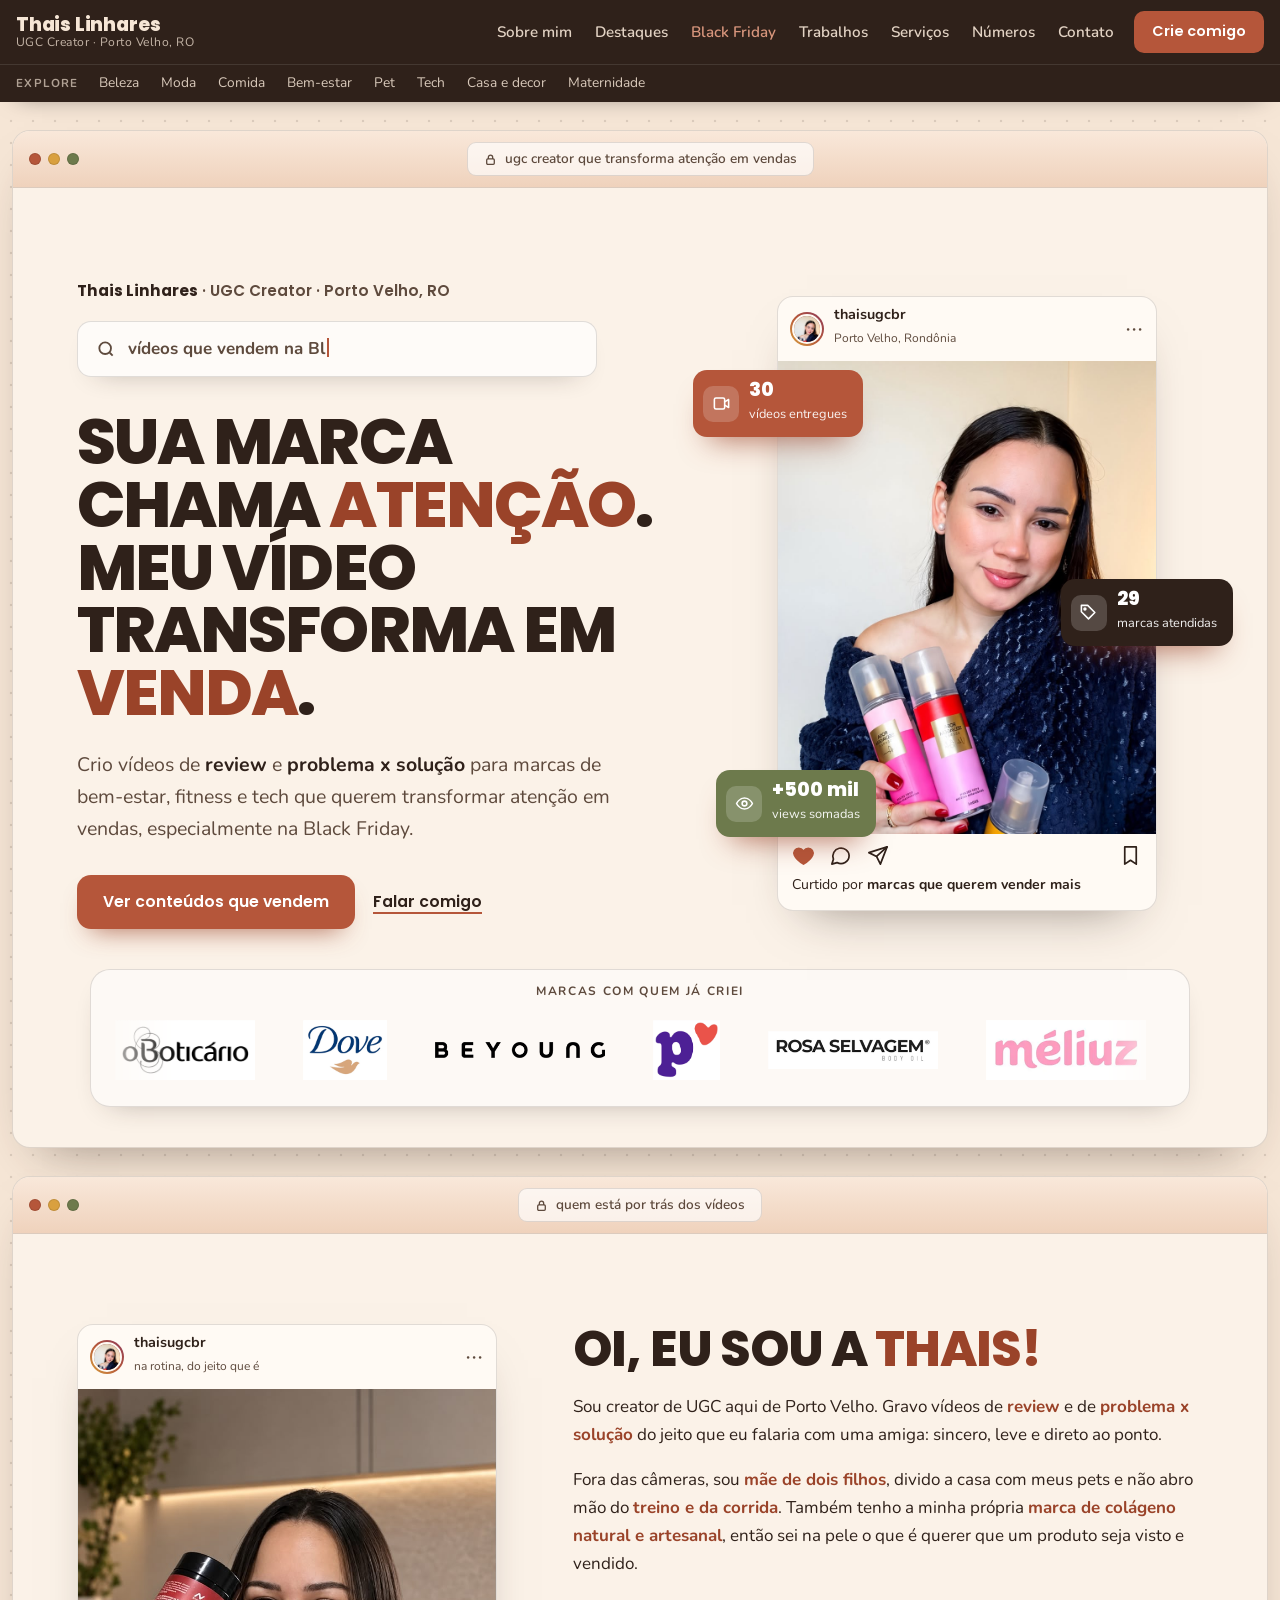
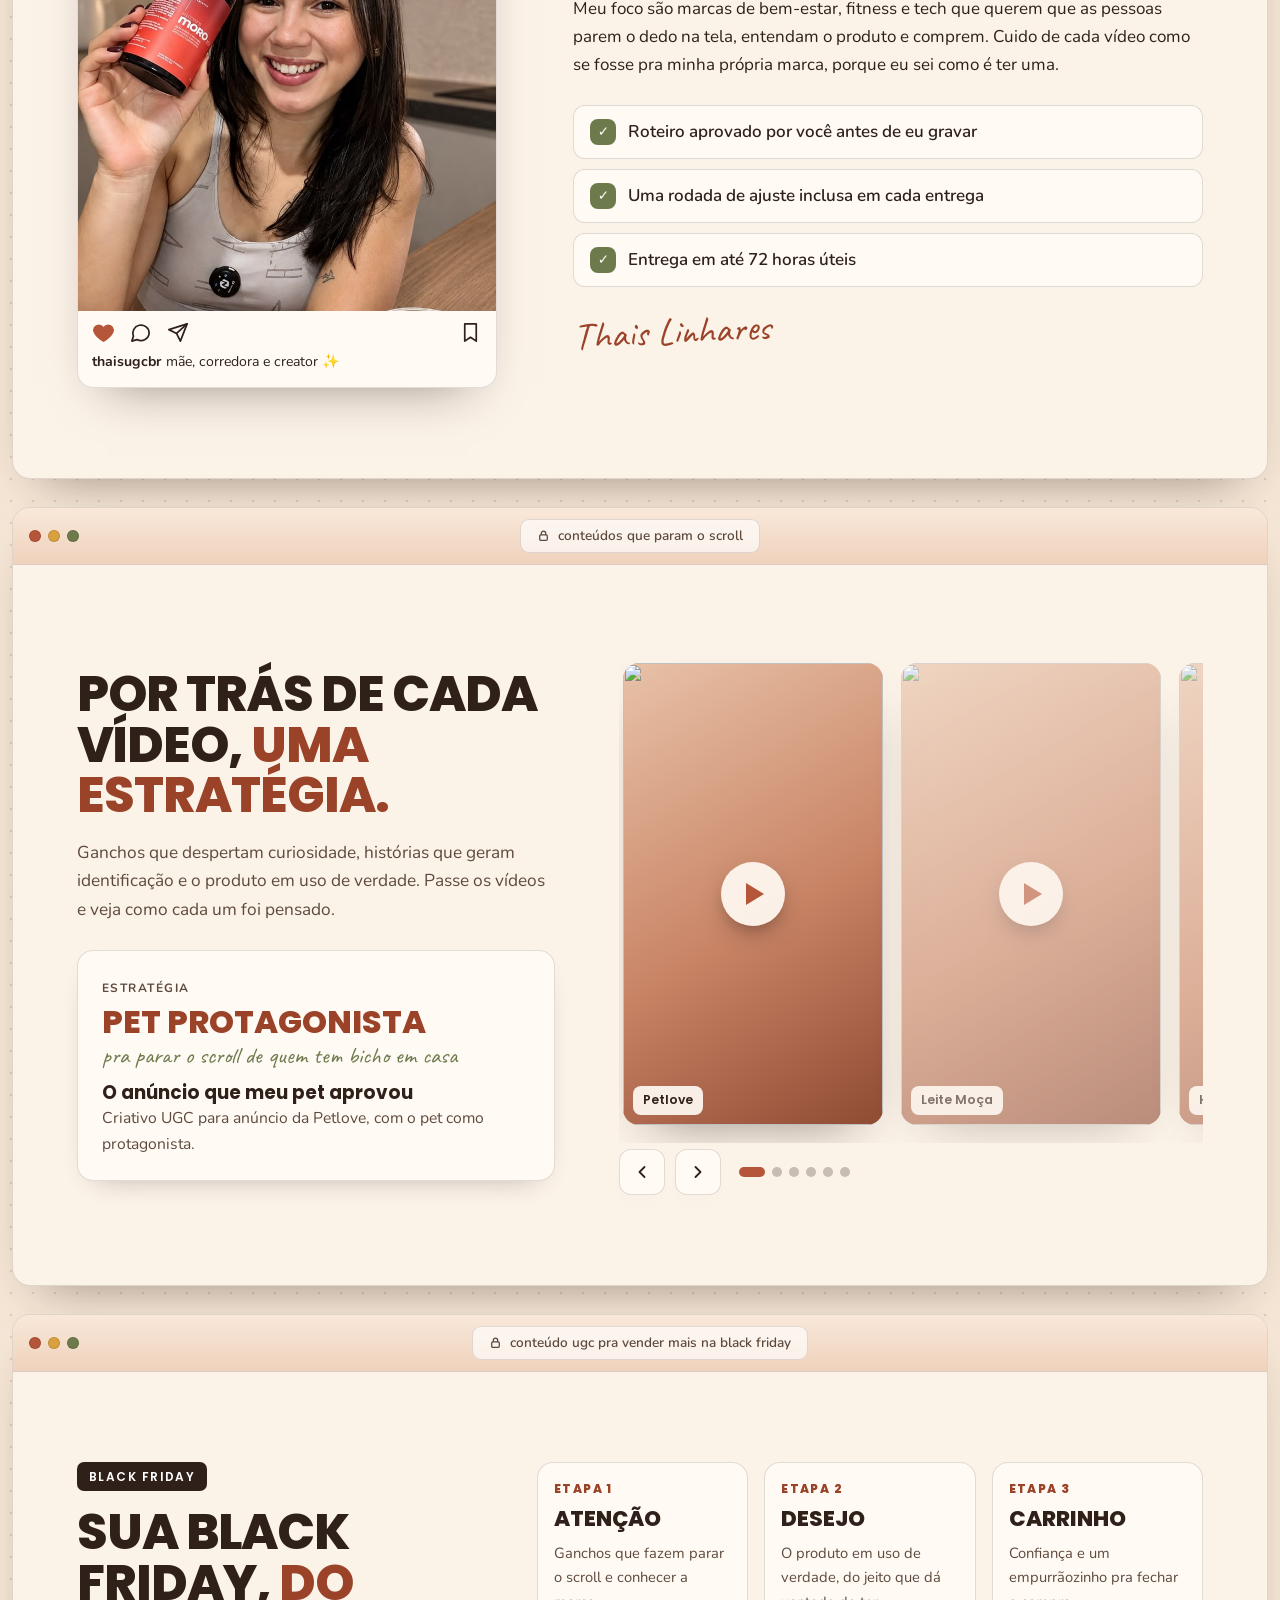
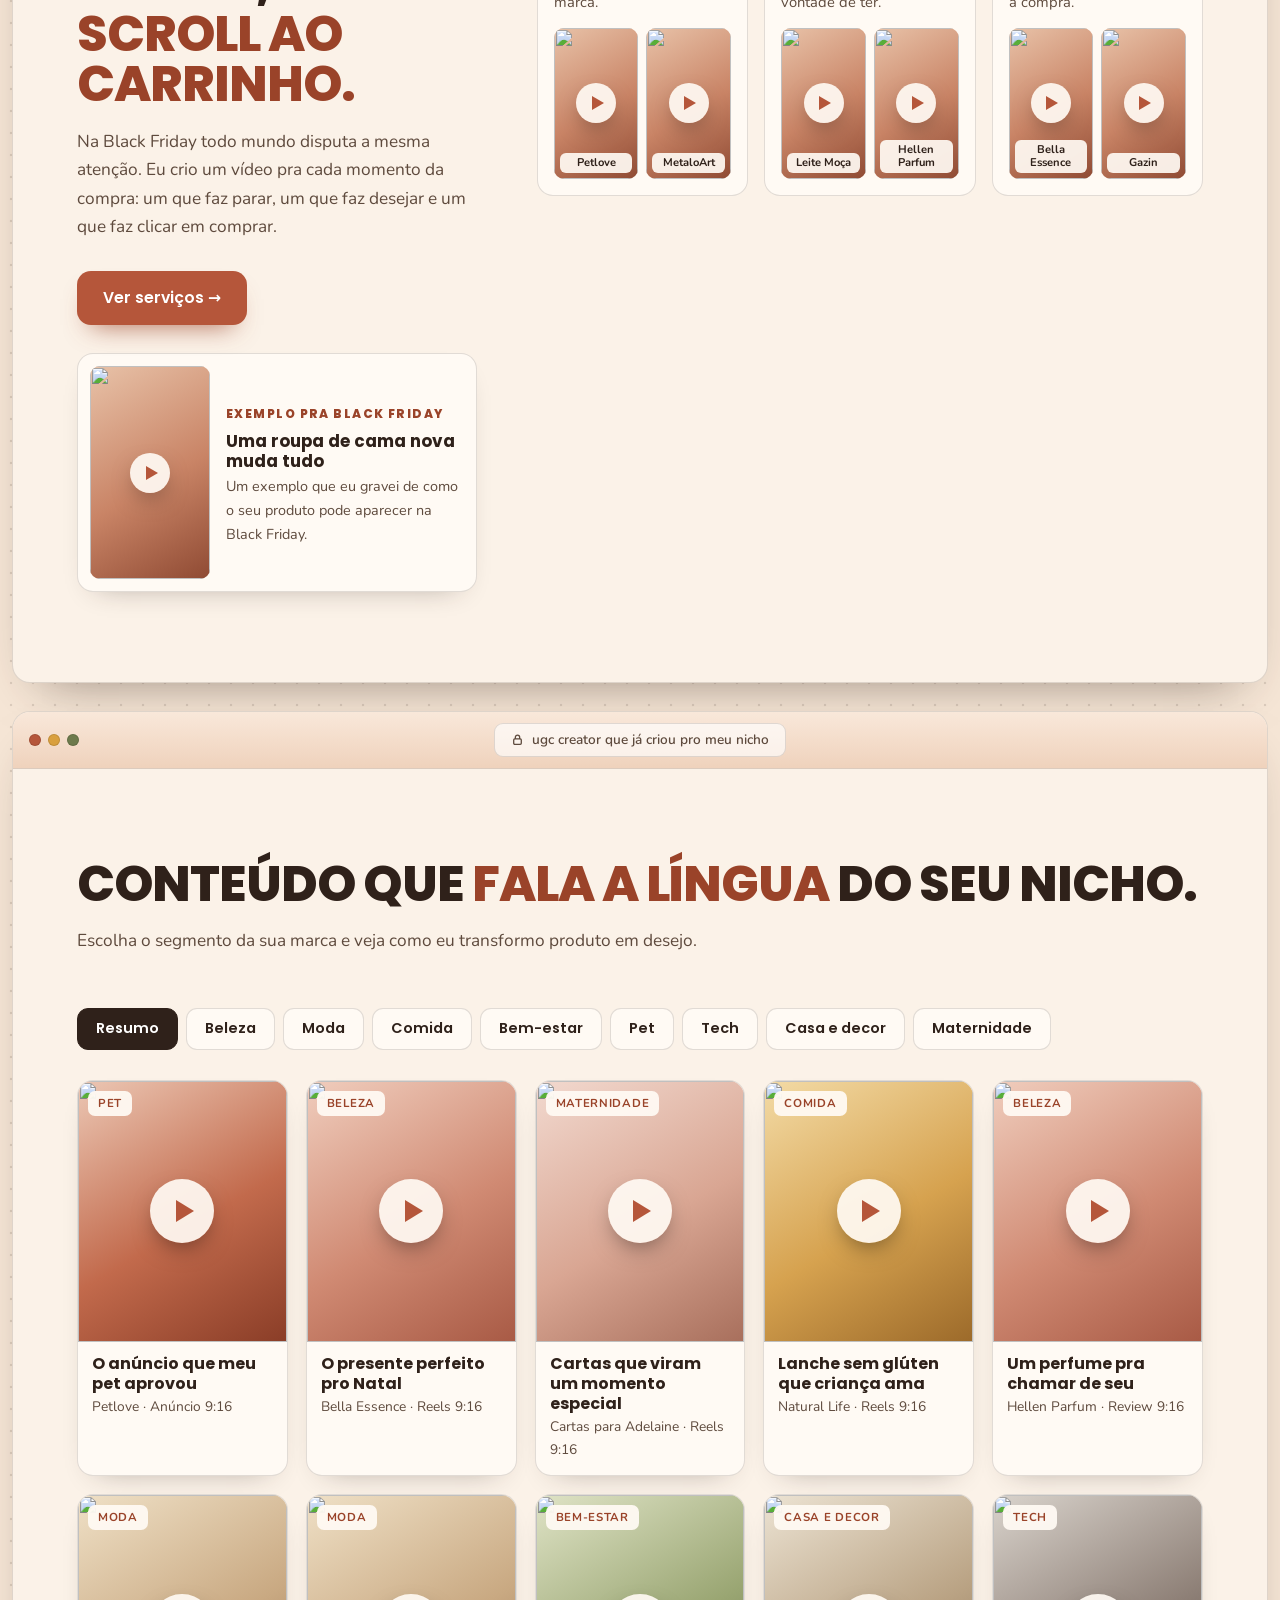
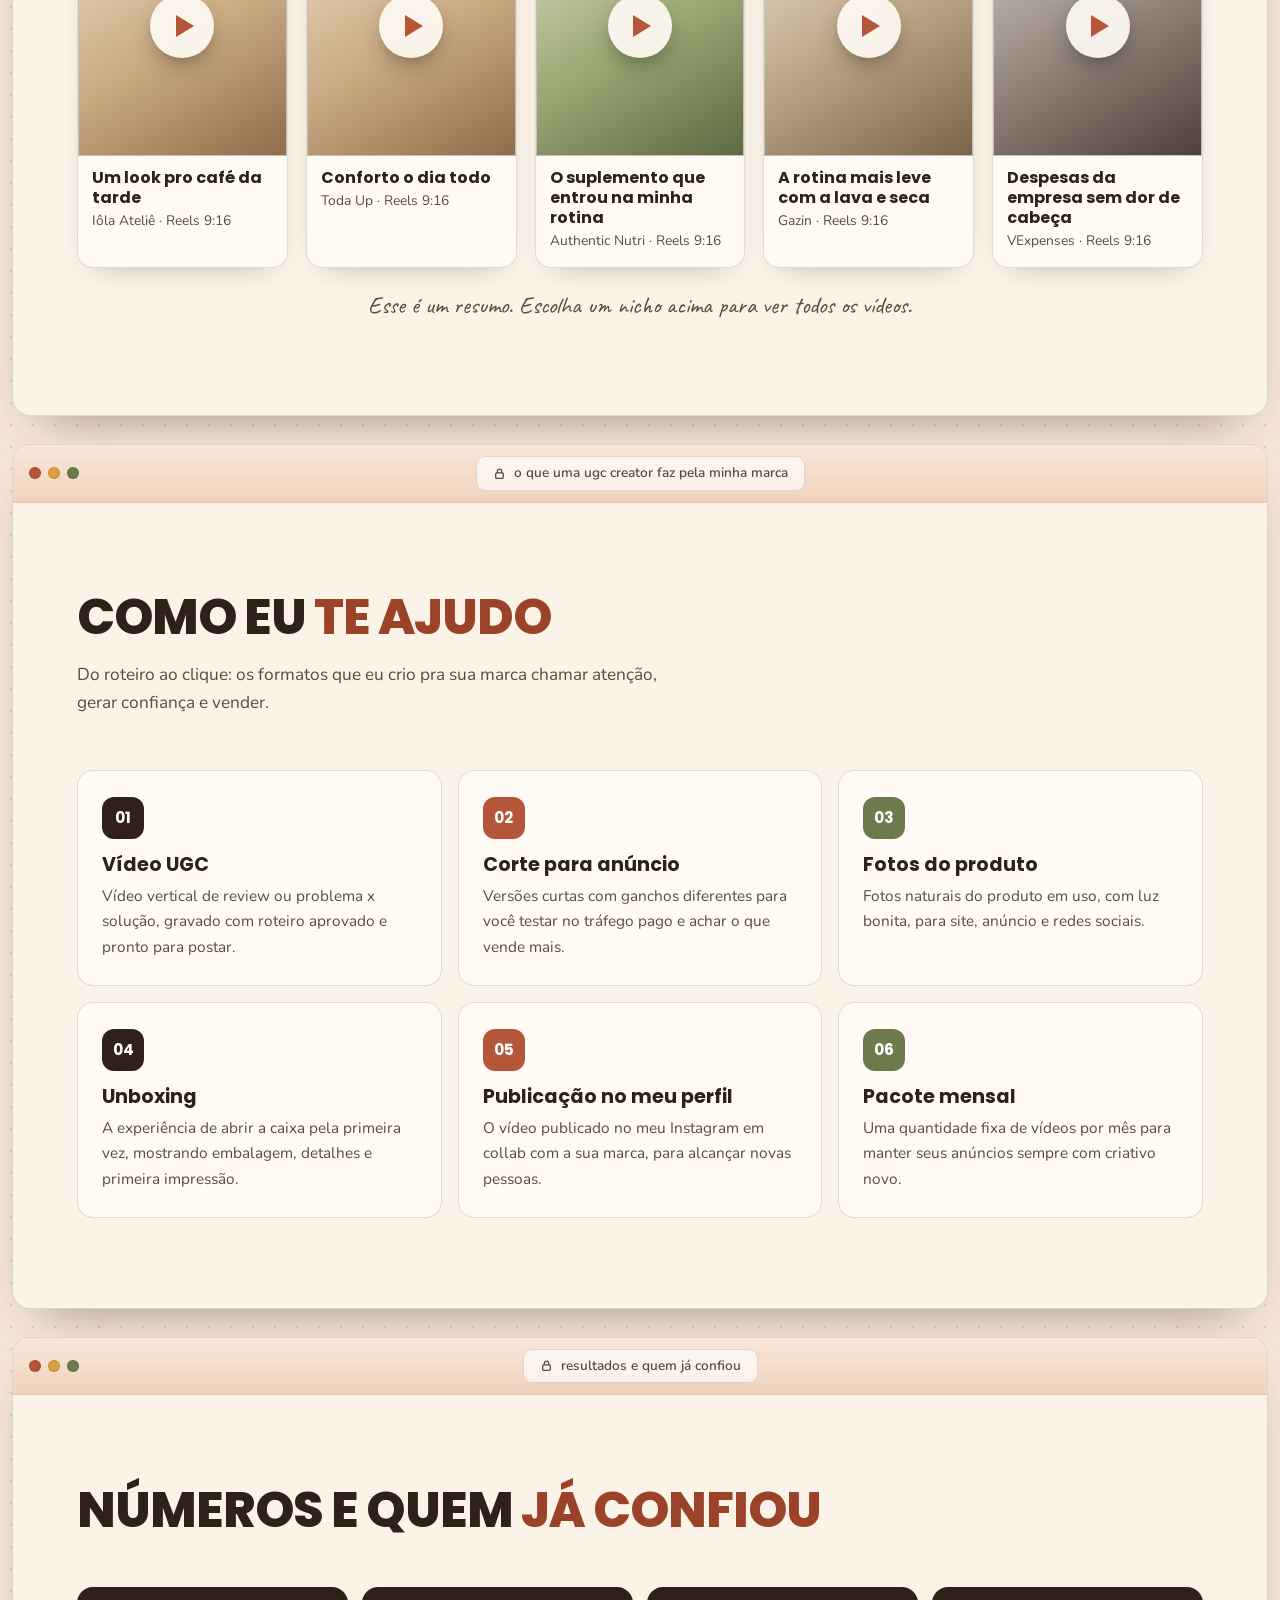
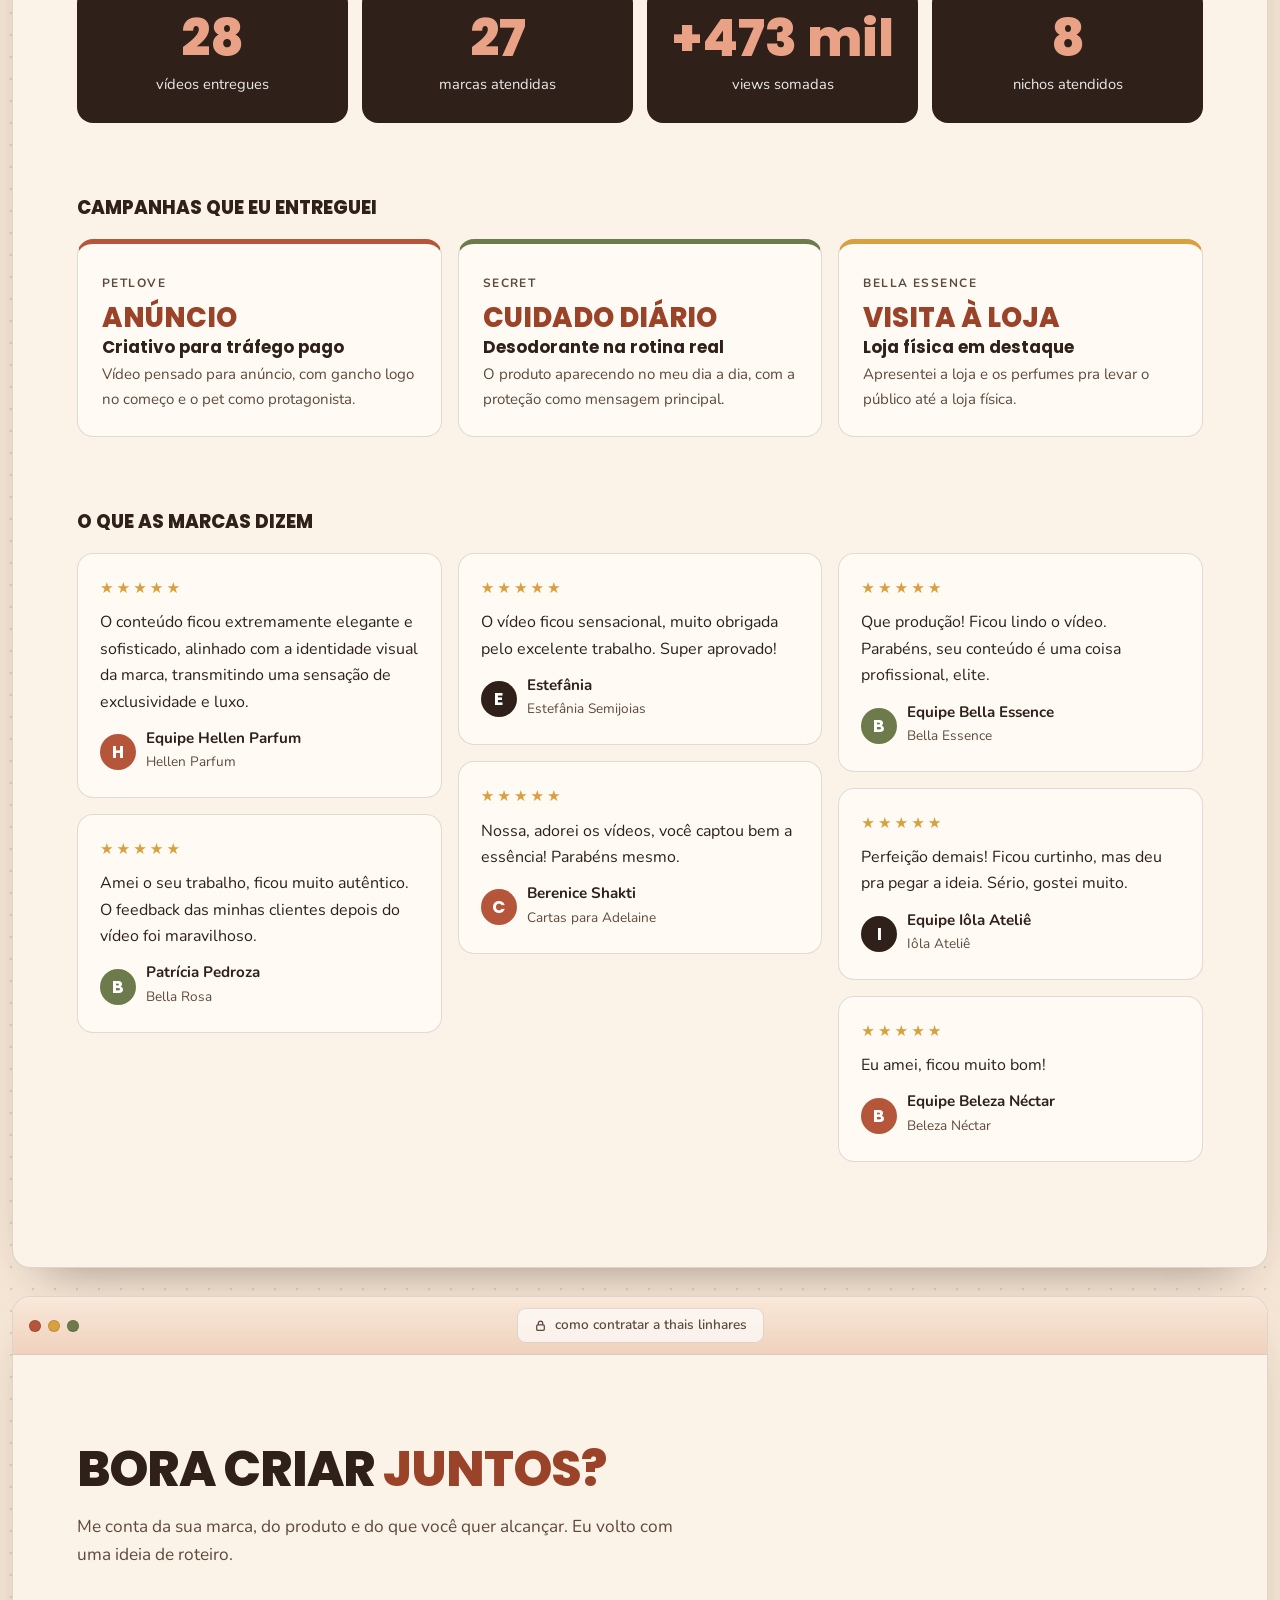
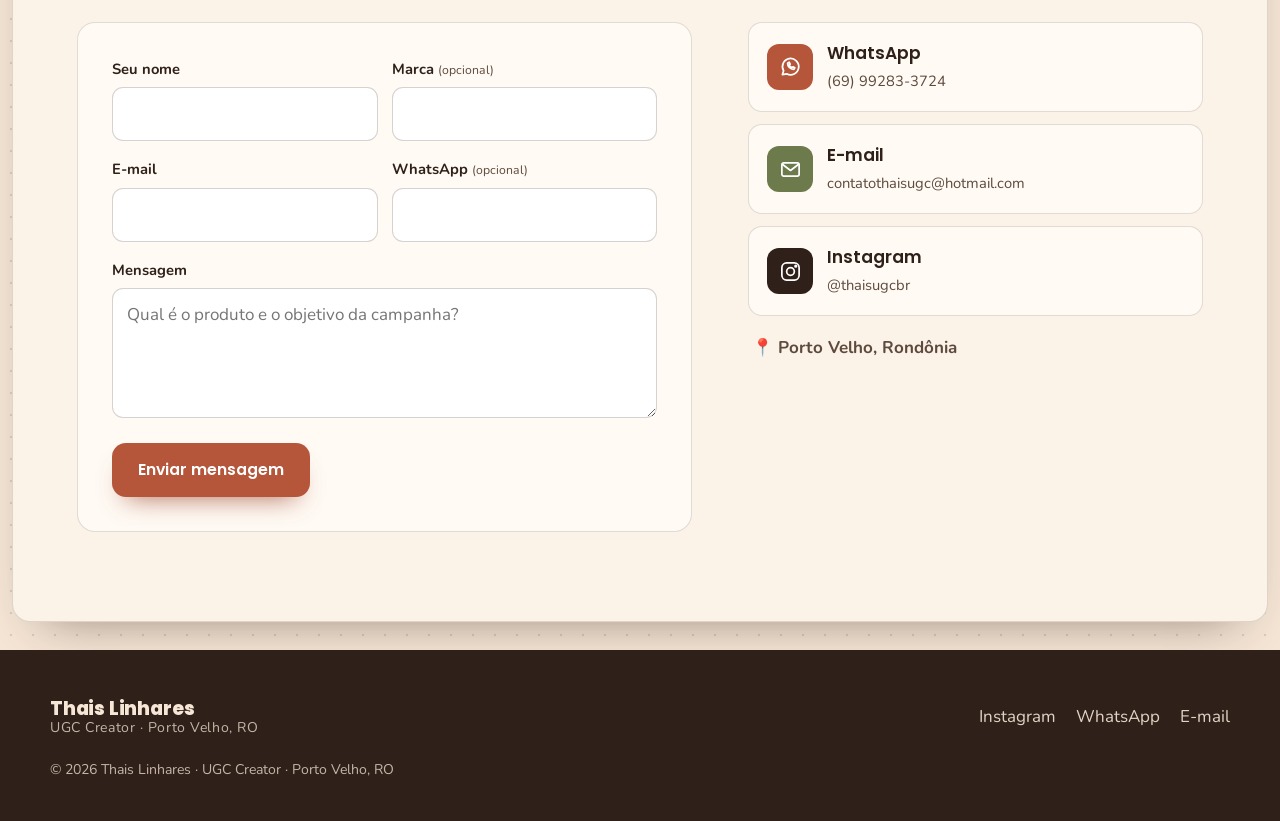
==== commit e5499187: "Tira a lista de marcas do Sobre mim (já aparece na capa) Co-Authored-By: Claude Opus 5.5 <noreply@an" ====
--- a/index.html
+++ b/index.html
@@ -569,8 +569,6 @@
         <p>Sou creator de UGC aqui de Porto Velho. Gravo vídeos de <strong>review</strong> e de <strong>problema x solução</strong> do jeito que eu falaria com uma amiga: sincero, leve e direto ao ponto.</p>
         <p>Fora das câmeras, sou <strong>mãe de dois filhos</strong>, divido a casa com meus pets e não abro mão do <strong>treino e da corrida</strong>. Também tenho a minha própria <strong>marca de colágeno natural e artesanal</strong>, então sei na pele o que é querer que um produto seja visto e vendido.</p>
         <p>Meu foco são marcas de bem-estar, fitness e tech que querem que as pessoas parem o dedo na tela, entendam o produto e comprem. Cuido de cada vídeo como se fosse pra minha própria marca, porque eu sei como é ter uma.</p>
-        <p class="grupo-titulo">Marcas com quem já criei</p>
-        <ul class="tags" id="tags-marcas"></ul>
         <ul class="promessas">
           <li><span class="check" aria-hidden="true">✓</span>Roteiro aprovado por você antes de eu gravar</li>
           <li><span class="check" aria-hidden="true">✓</span>Uma rodada de ajuste inclusa em cada entrega</li>
@@ -859,7 +857,7 @@
 // Frases que aparecem digitando na busca da capa
 const BUSCAS = ["vídeos que vendem na Black Friday", "review sincero do seu produto", "problema x solução que converte", "UGC Creator em Porto Velho"];
 
-// Marcas (dock da capa e etiquetas do Sobre mim)
+// Marcas (dock da capa)
 const MARCAS = [
   "O Boticário", "Dove", "Beyoung", "Petlove", "Rosa Selvagem", "Sace Lady", "Méliuz", "Eudora",
   "Authentic Nutri", "Nanovit", "Leite Moça", "VExpenses", "Hellen Parfum", "Bella Essence", "Secret", "Iôla Ateliê", "Gazin", "Bella Rosa", "Estefânia Semijoias", "Cartas para Adelaine", "Beleza Néctar", "MYEES", "Toda Up", "Purina One", "MetaloArt", "Soliv", "Sekey", "CreHub", "NatusVita"
@@ -1059,13 +1057,11 @@
 $("#selos").innerHTML = METRICAS.slice(0, 3).map((m, i) =>
   `<li><span class="icone-selo" aria-hidden="true">${ICONES_SELO[i]}</span><span>${htmlNumero(m)}<span>${esc(m.rotulo)}</span></span></li>`).join("");
 
-const listaMarcas = MARCAS.map((m) => `<li>${esc(m)}</li>`).join("");
 // no dock da capa: logo quando existir no LOGOS, senão o nome
 const itensDock = [...MARCAS].sort((a, b) => (LOGOS[b] ? 1 : 0) - (LOGOS[a] ? 1 : 0)).map((m) => LOGOS[m]
   ? `<li class="com-logo"><img src="${esc(LOGOS[m])}" alt="${esc(m)}" loading="lazy" width="120" height="56"></li>`
   : `<li>${esc(m)}</li>`).join("");
 $("#faixa-marcas").innerHTML = `<ul>${itensDock}</ul><ul aria-hidden="true">${itensDock.replace(/alt="[^"]*"/g, 'alt=""')}</ul>`;
-$("#tags-marcas").innerHTML = listaMarcas;
 
 $("#lista-nichos").innerHTML = NICHOS.map((n) => `<li><a href="#trabalhos" data-filtro="${esc(n)}">${esc(maiuscula(n))}</a></li>`).join("");
 
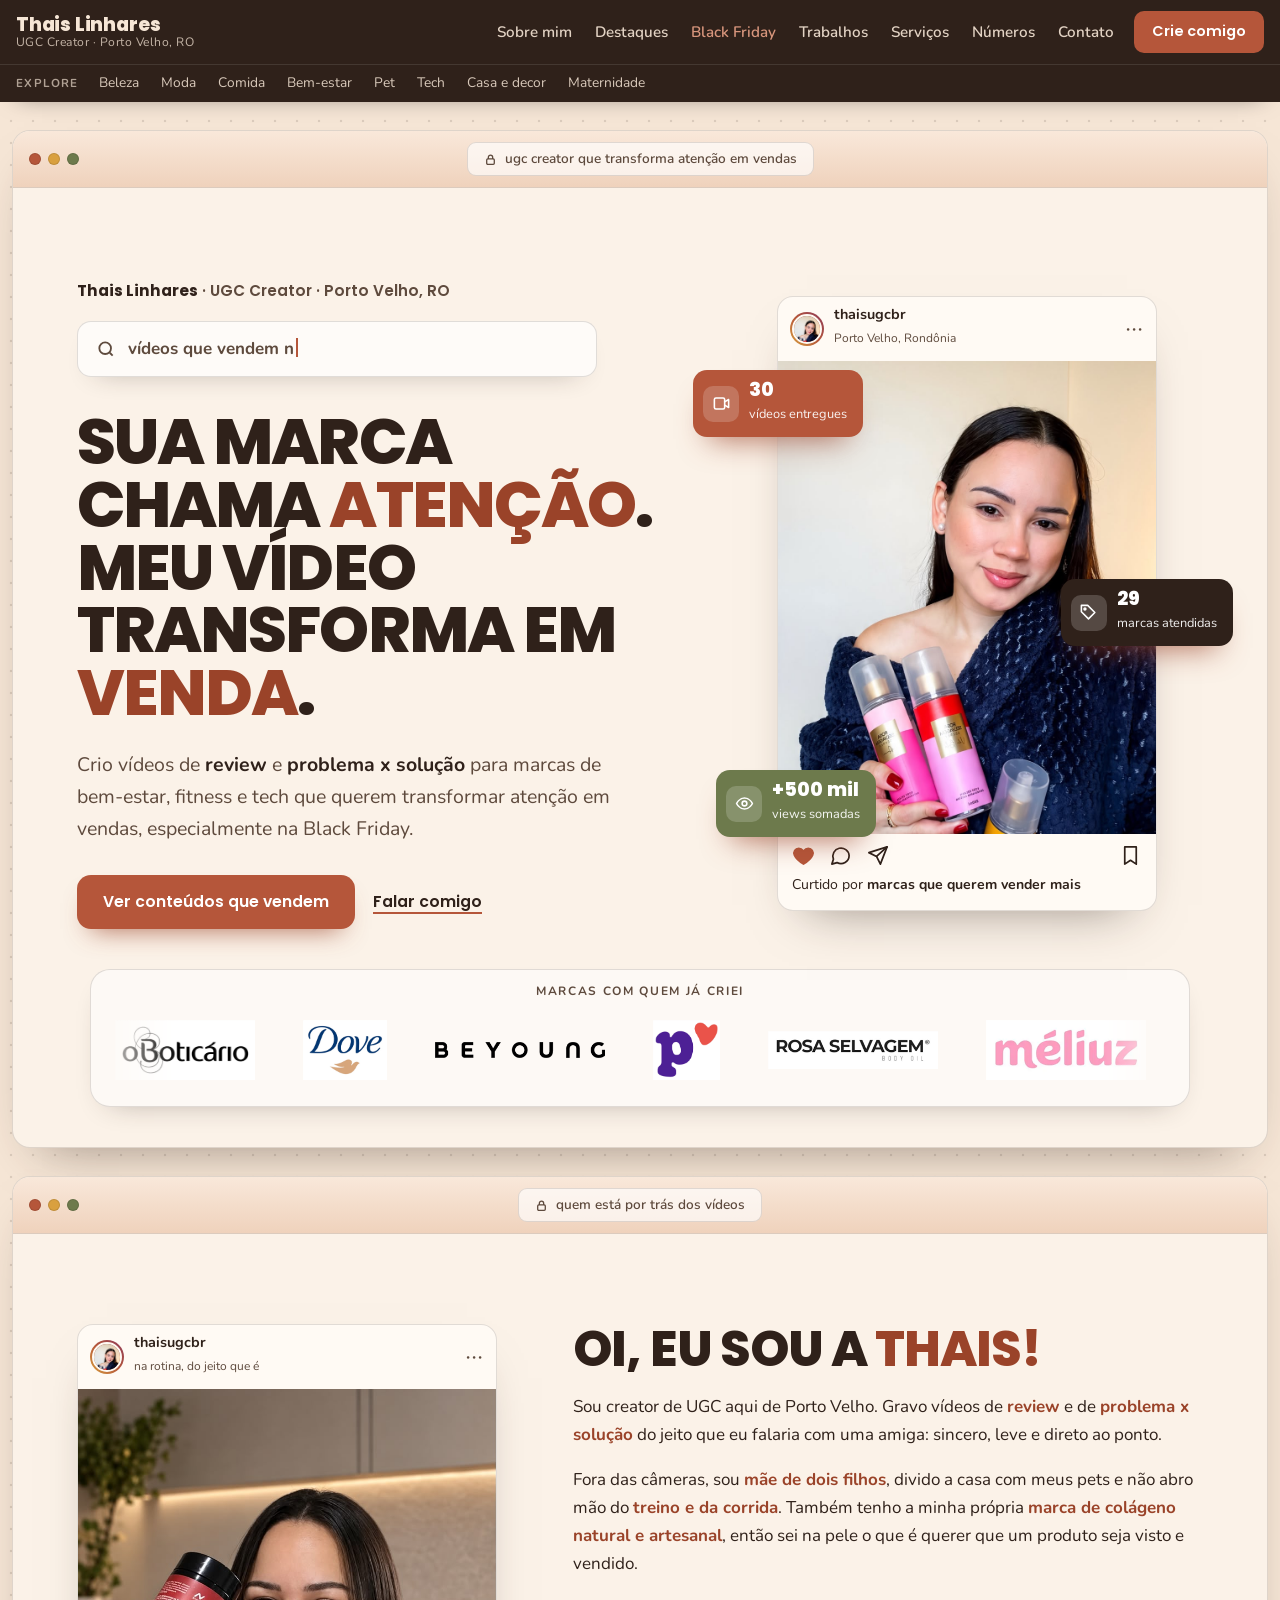
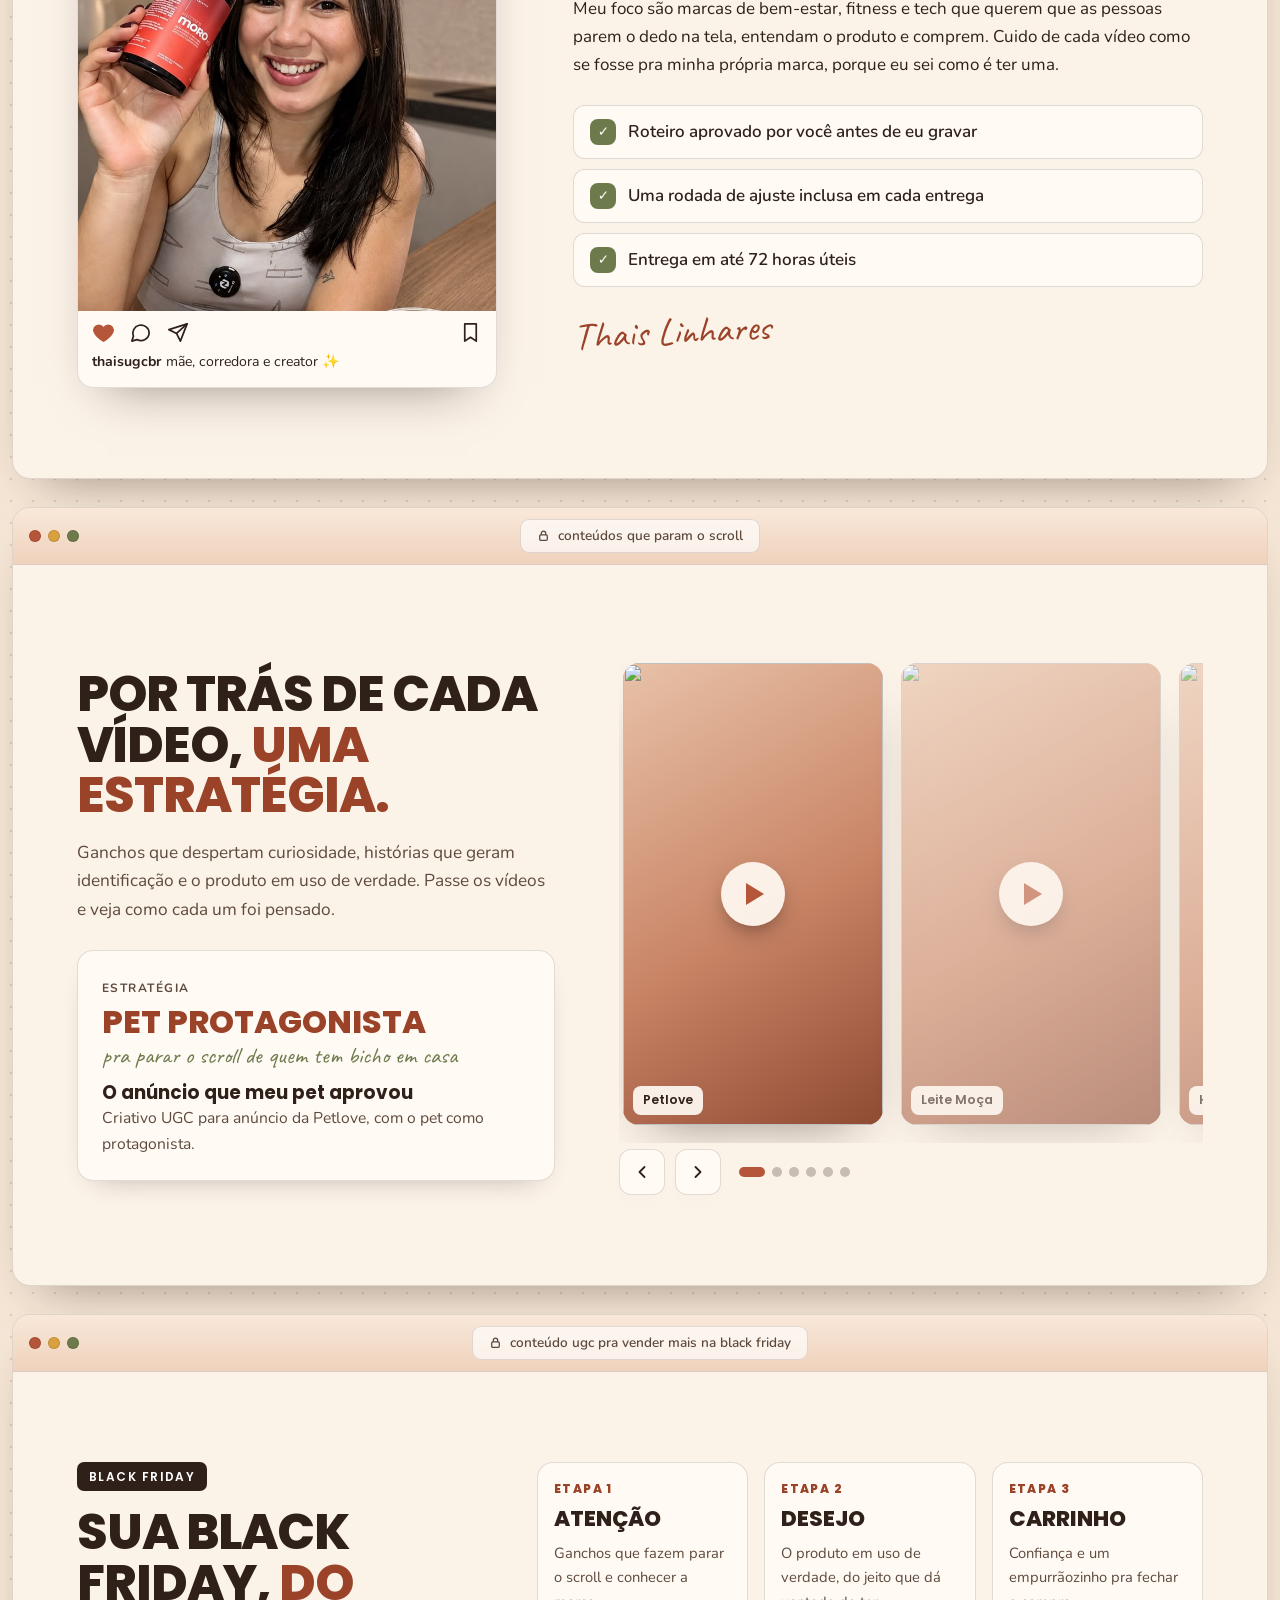
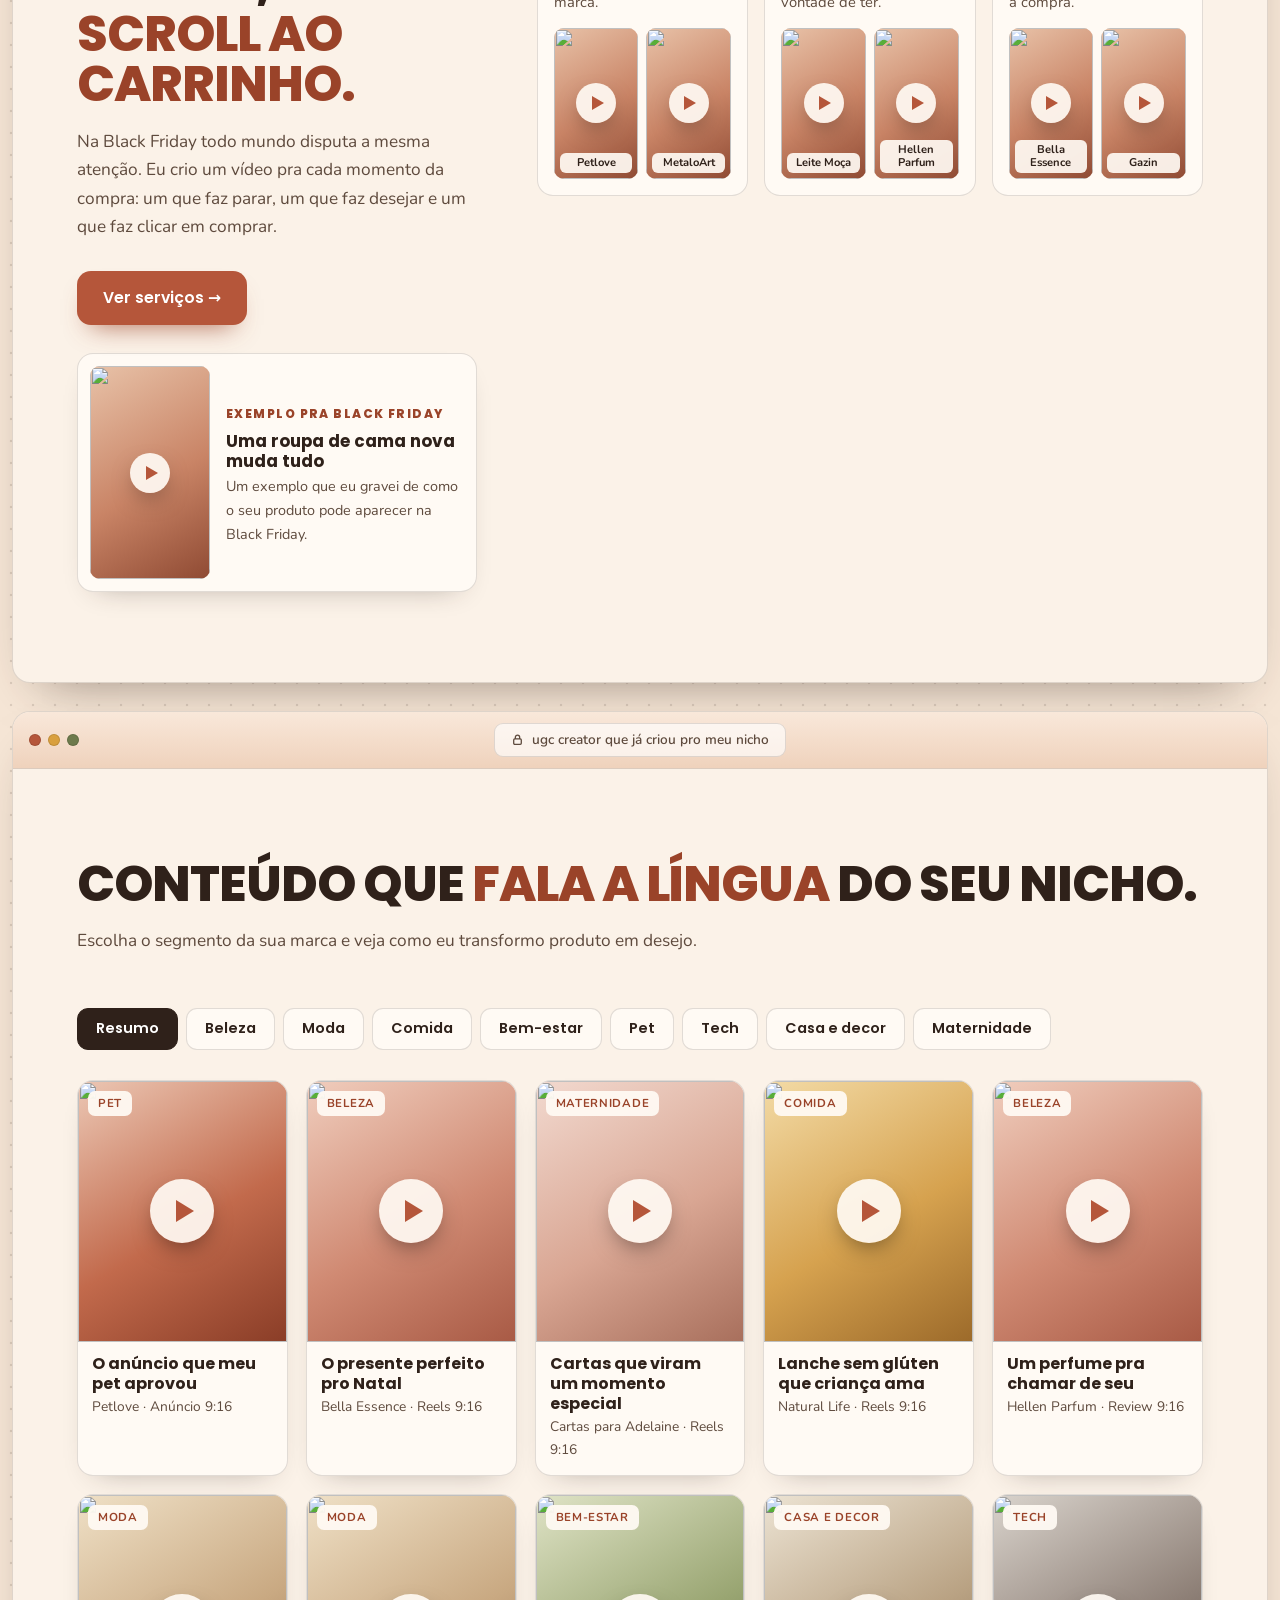
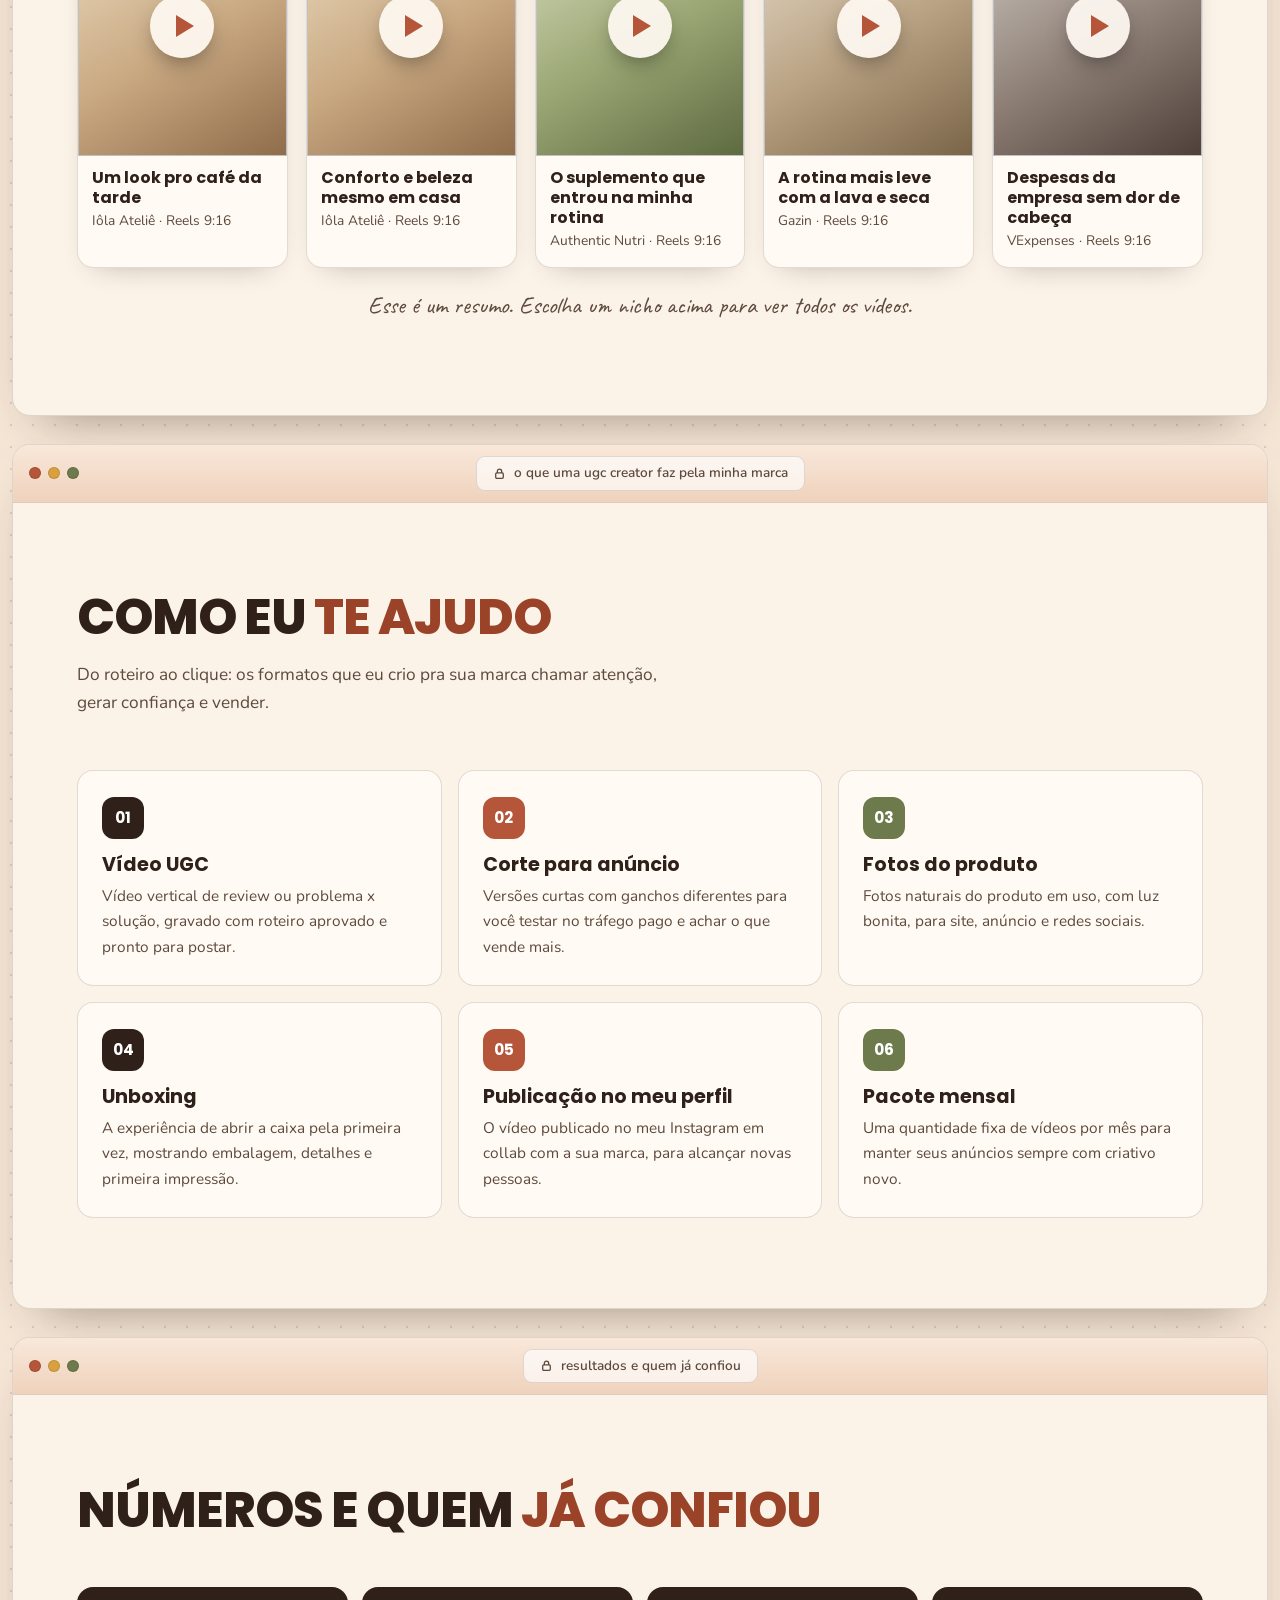
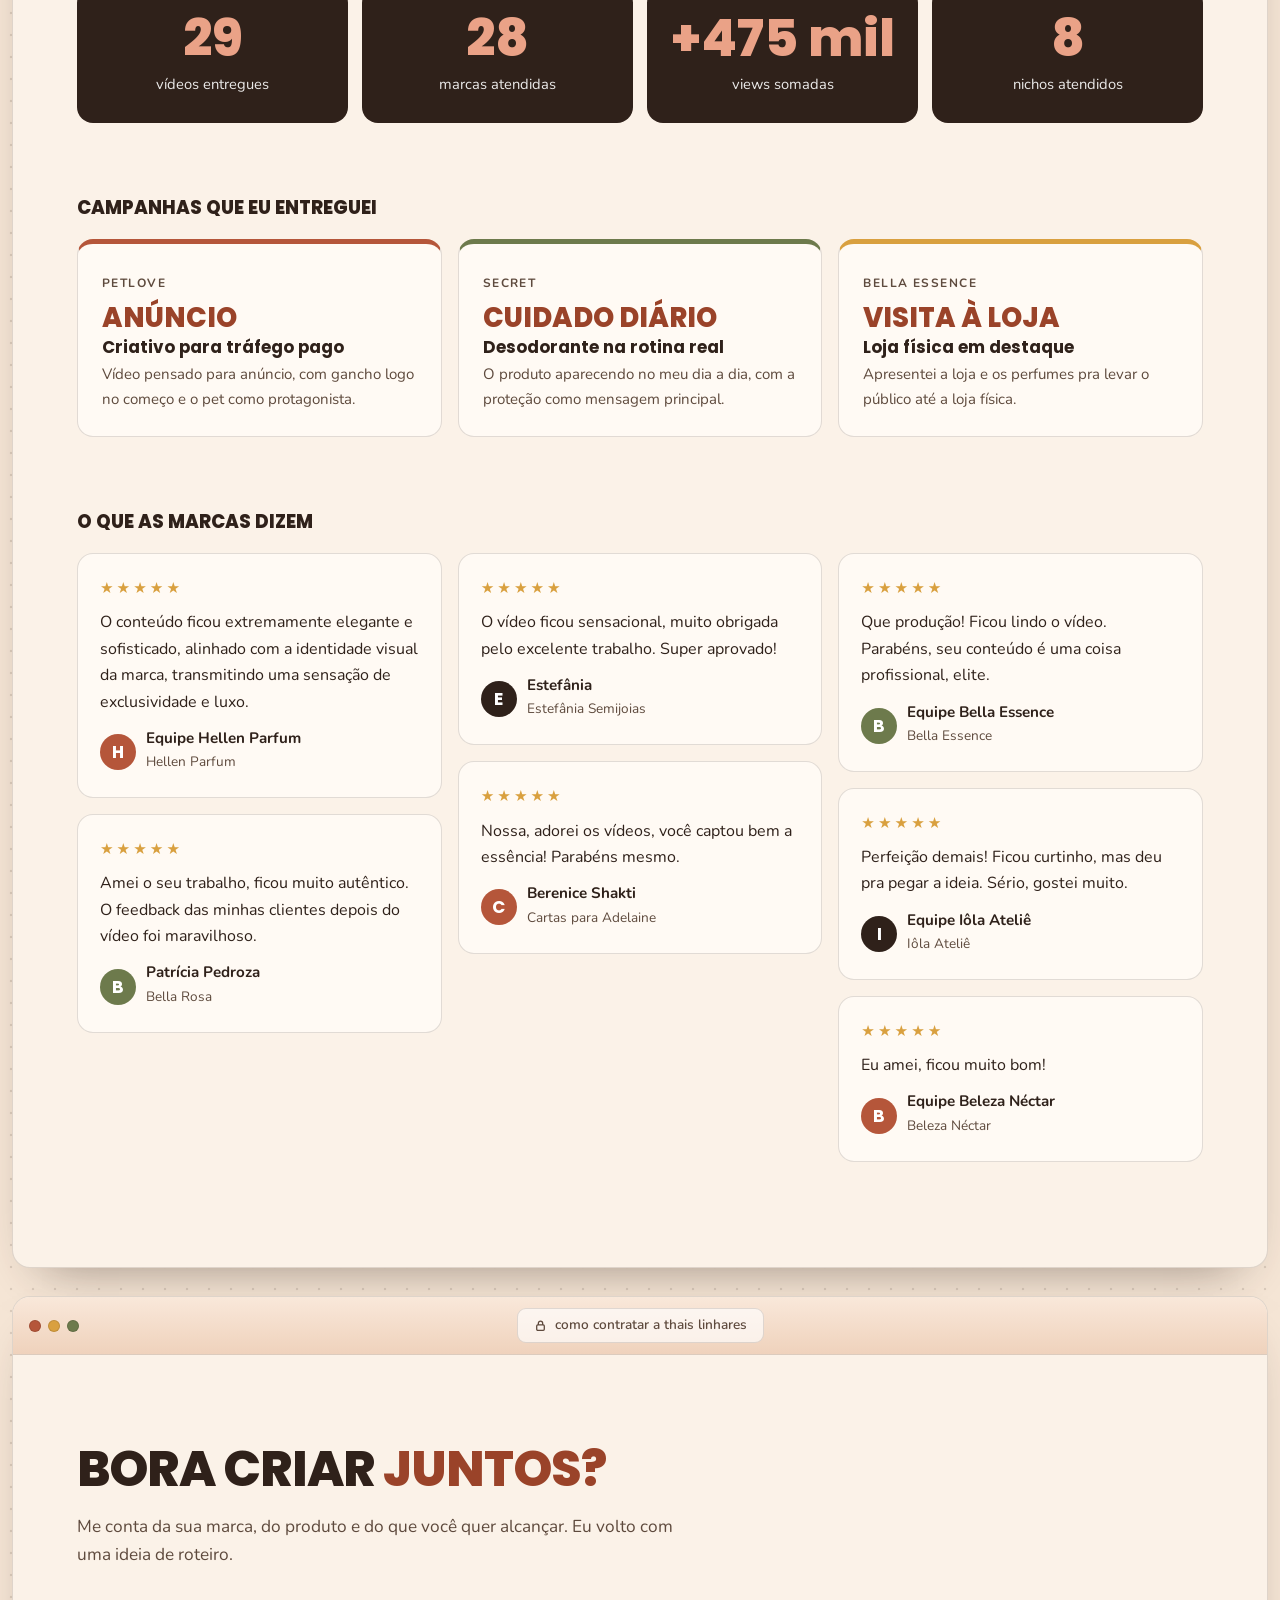
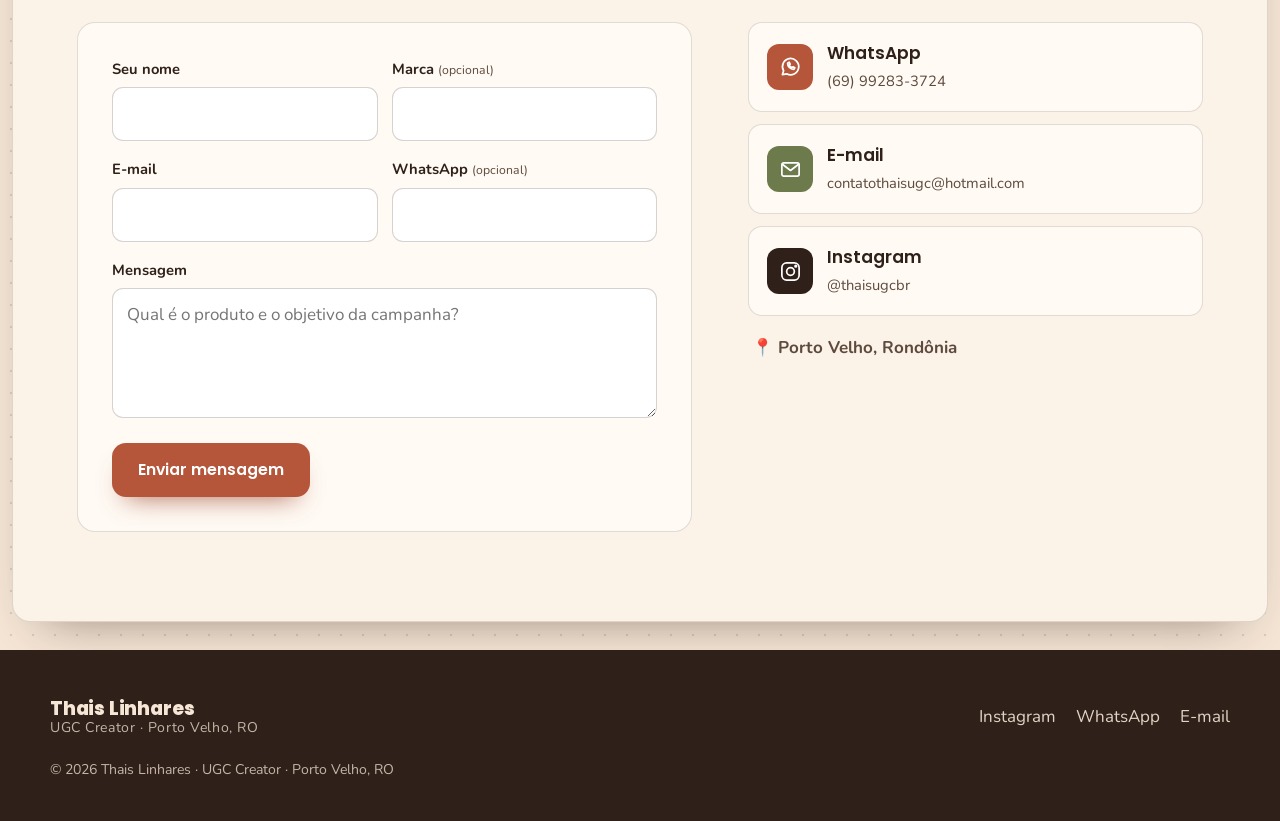
==== commit 41fe09ca: "Adiciona segundo vídeo da Iôla Ateliê (moda) Co-Authored-By: Claude Opus 5.5 <noreply@anthropic.com>" ====
--- a/index.html
+++ b/index.html
@@ -922,6 +922,7 @@
   { nicho: "beleza",       titulo: "A proteção que você merece",           marca: "Secret",        formato: "Reels 9:16",   link: "https://vimeo.com/1178222159", capa: "https://i.vimeocdn.com/video/2139763093-0f83ed3567af901579faee551c880a040b445126e5c6a7be68486ed1bf54a281-d_640?region=us" },
   { nicho: "beleza",       titulo: "A perfumaria que vale a visita",       marca: "Bella Essence", formato: "Reels 9:16",   link: "https://vimeo.com/1201524699", capa: "https://i.vimeocdn.com/video/2217685990-2a33e2a8d1f6077fe1e30017981cb30bf7300a3318d29487343792acbbce7dab-d_640?region=us" },
   { nicho: "moda",         titulo: "Um look pro café da tarde",            marca: "Iôla Ateliê",   formato: "Reels 9:16",   link: "https://vimeo.com/1239984449", capa: "https://i.vimeocdn.com/video/2217685747-b20b00d9b15d75bb22919e482f9b52c63fef38bfd915299307787a53d3f916fa-d_640?region=us" },
+  { nicho: "moda",         titulo: "Conforto e beleza mesmo em casa",      marca: "Iôla Ateliê",   formato: "Reels 9:16",   link: "https://vimeo.com/1240848709", capa: "https://i.vimeocdn.com/video/2218744223-6ad96eb4f4cfee1450ee52b1b8fe034327eede4baf73eb29aa39c45ee62860c6-d_640?region=us" },
   { nicho: "moda",         titulo: "Conforto o dia todo",                  marca: "Toda Up",       formato: "Reels 9:16",   link: "https://vimeo.com/1239985210", capa: "https://i.vimeocdn.com/video/2217680015-8fcbeda5b774b680e4d5c672bd7a9ac879c784e241b68987cab08c9d379a6d98-d_640?region=us" },
   { nicho: "bem-estar",    titulo: "O suplemento que entrou na minha rotina", marca: "Authentic Nutri", formato: "Reels 9:16", link: "https://vimeo.com/1201526461", capa: "https://i.vimeocdn.com/video/2168888800-01a6f1abdafe0a097c15f26af20efaac094c25c3723b5227c9841c4393f121c2-d_640?region=us" },
   { nicho: "bem-estar",    titulo: "Pra uma rotina mais ativa",            marca: "Sekey",         formato: "Reels 9:16",   link: "https://vimeo.com/1240018336", capa: "https://i.vimeocdn.com/video/2217722996-adaf21b78134ad31dfdeb4bf80e39419b03a4c4b98bf509f0939cedb3be0ca72-d_640?region=us" },
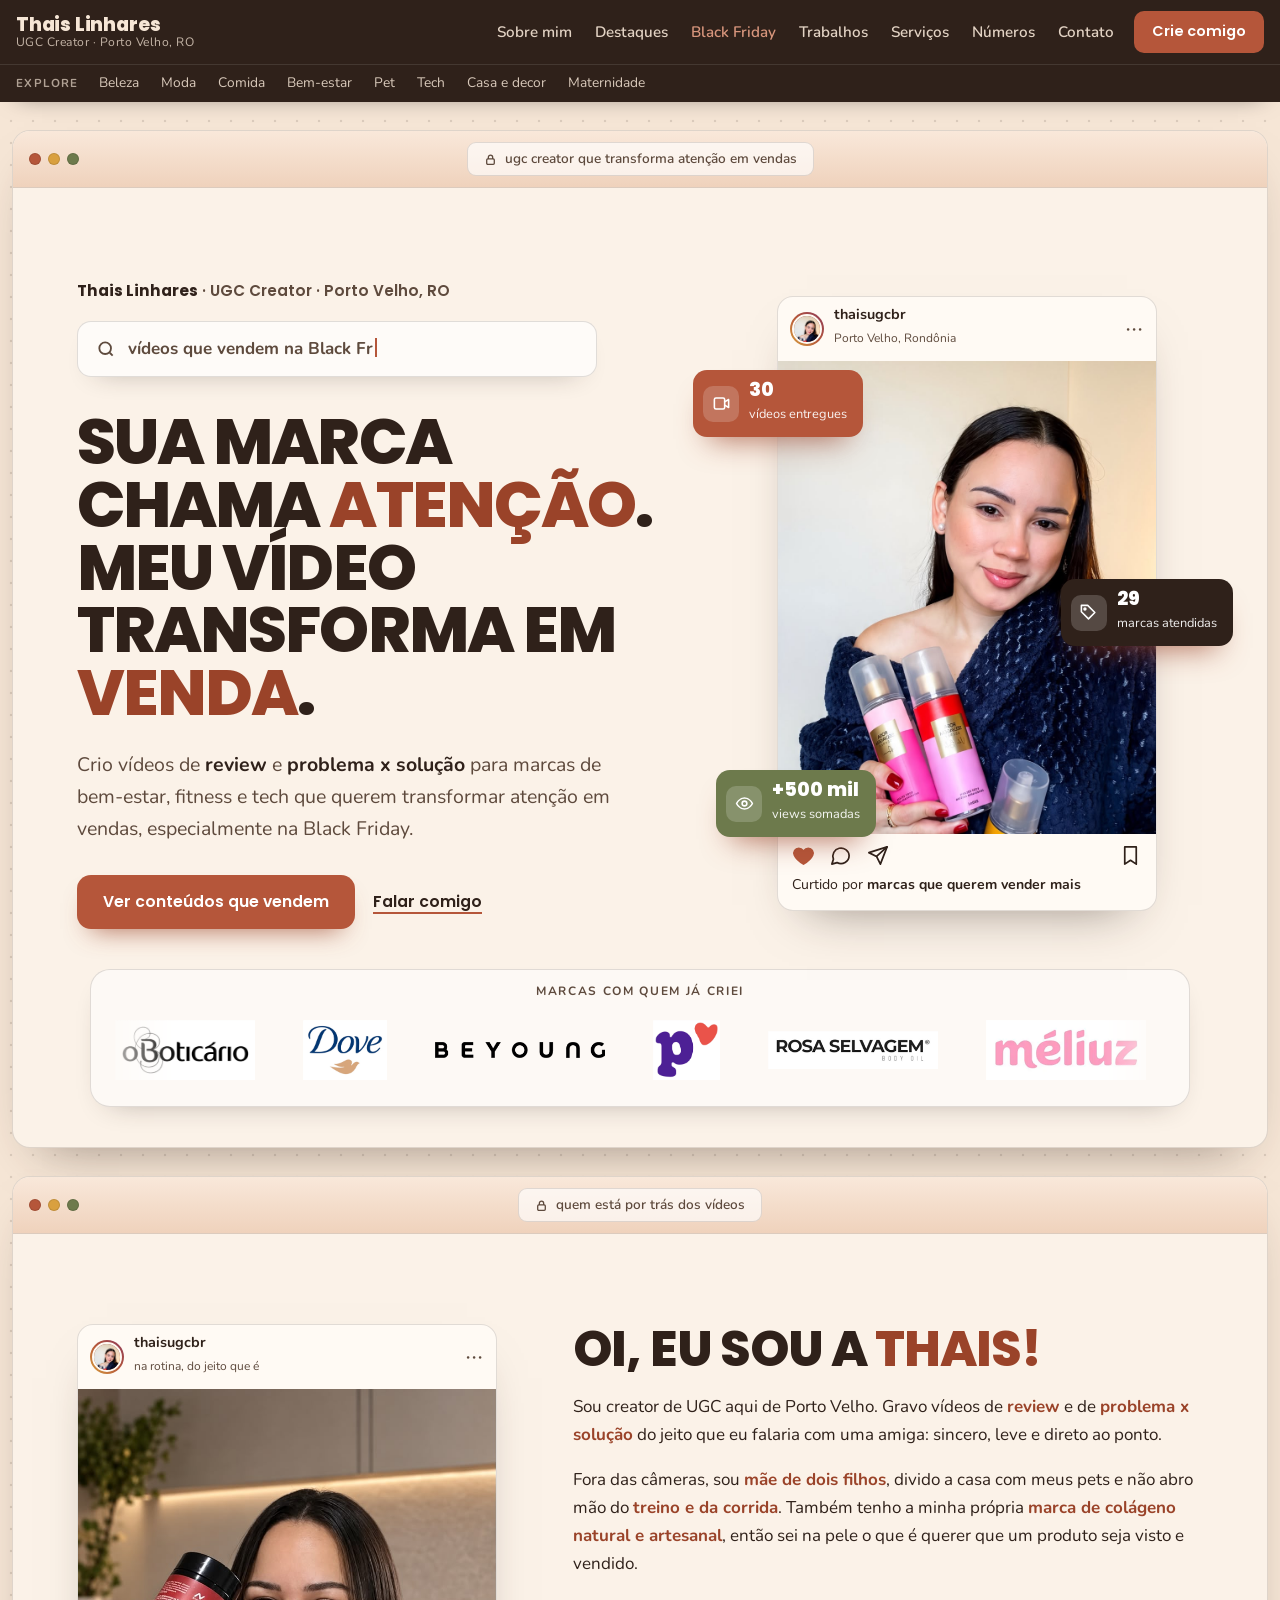
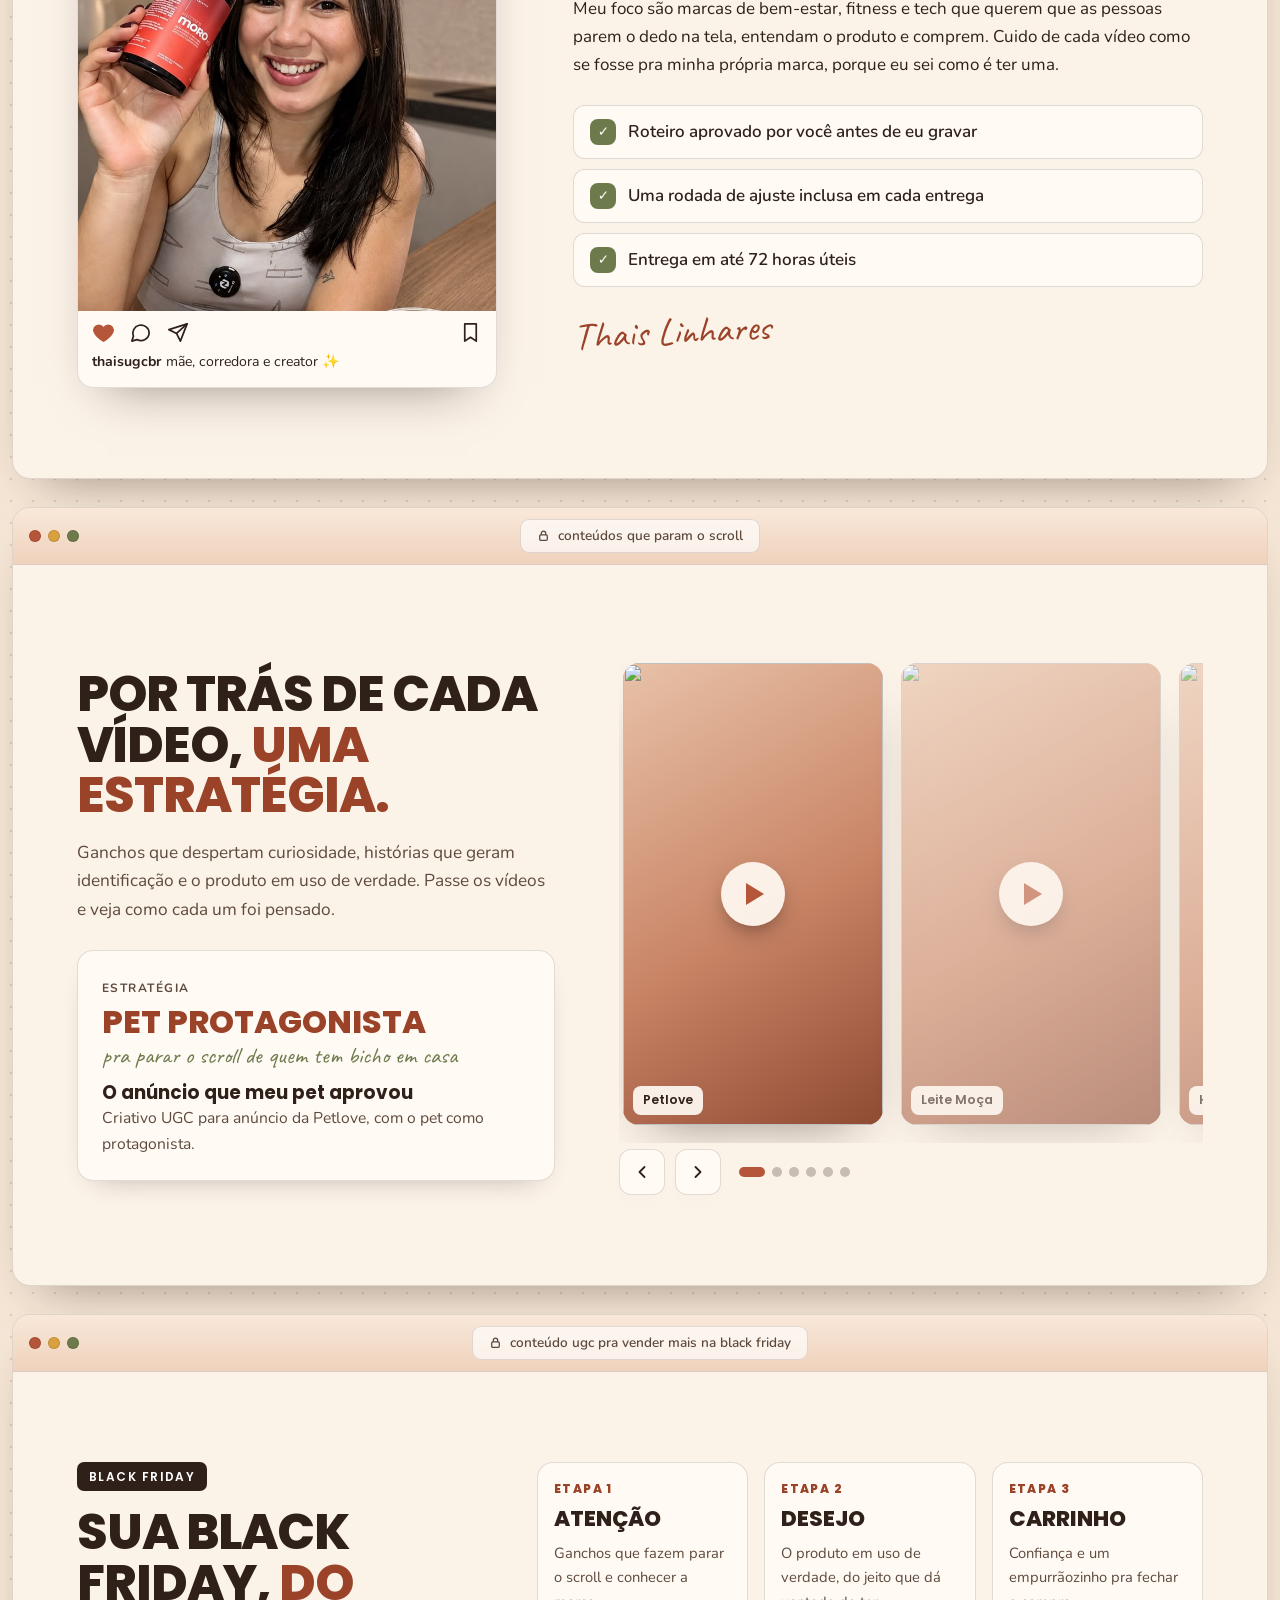
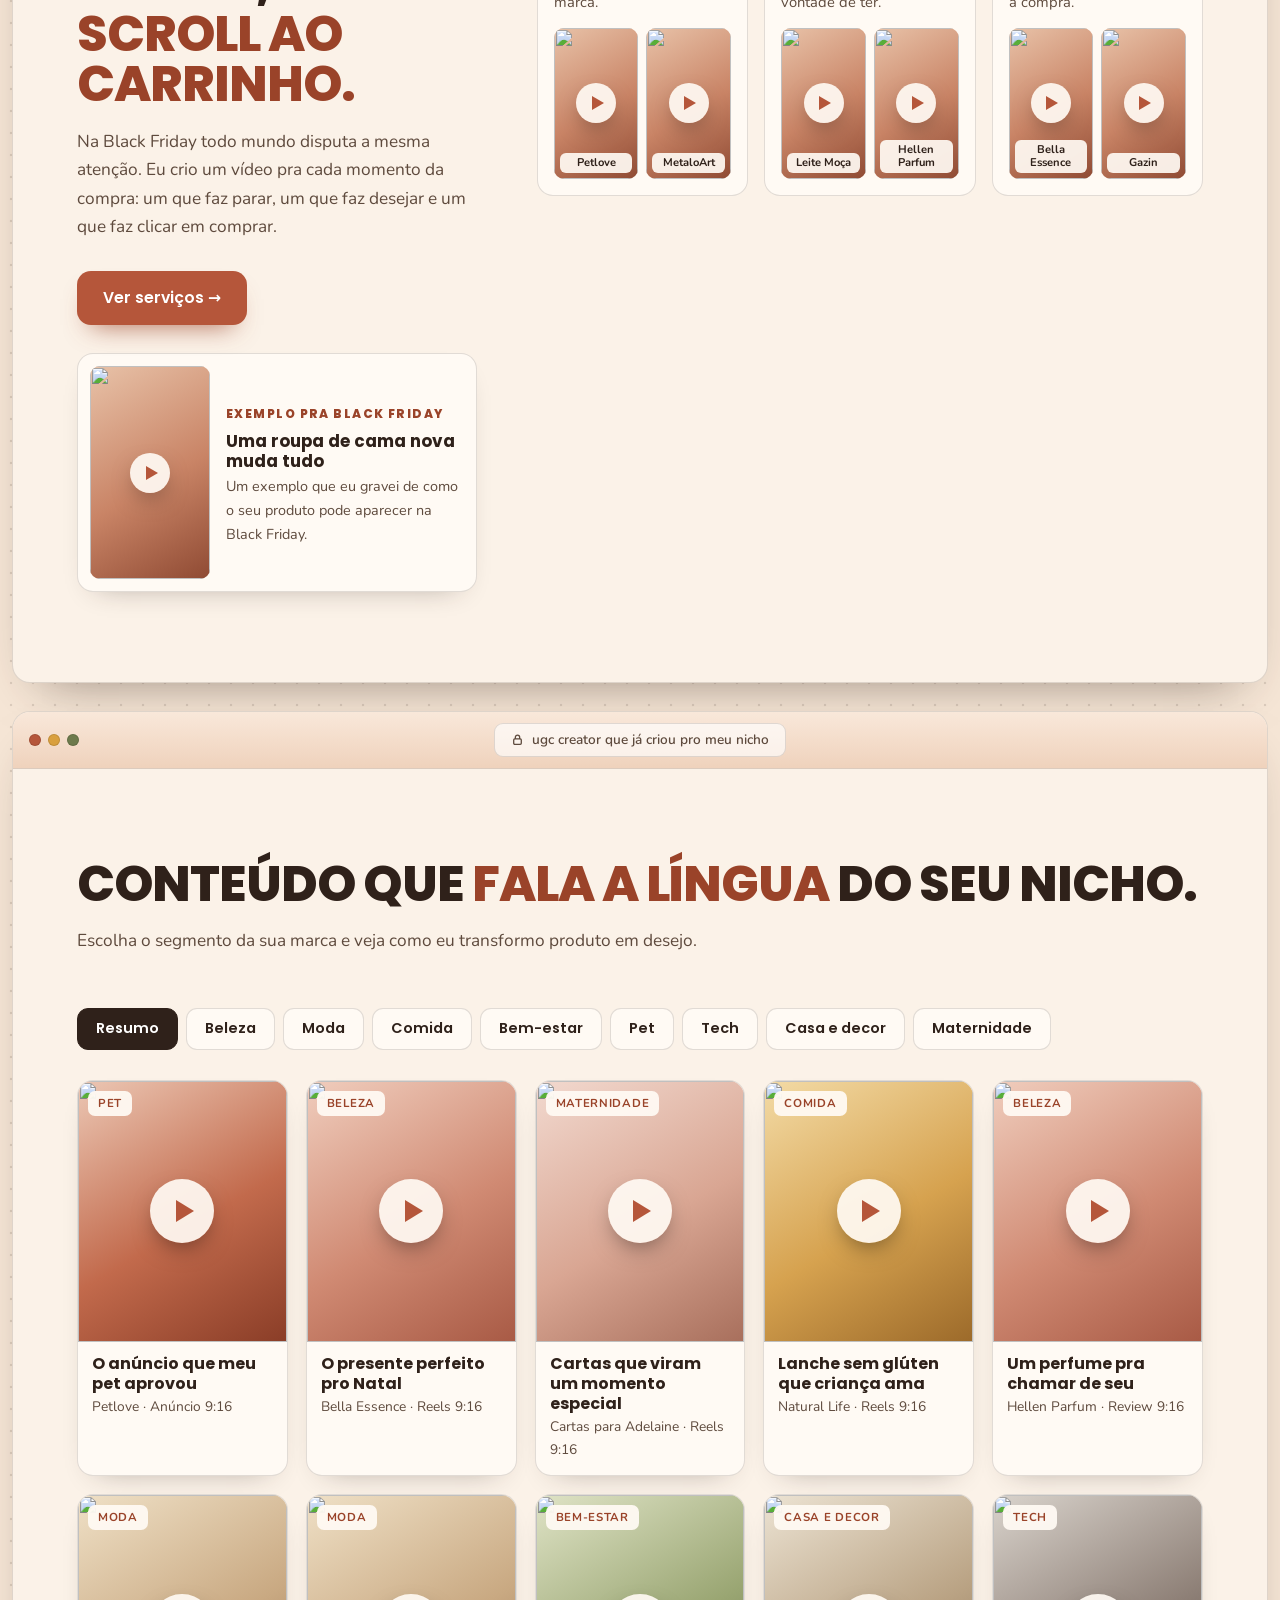
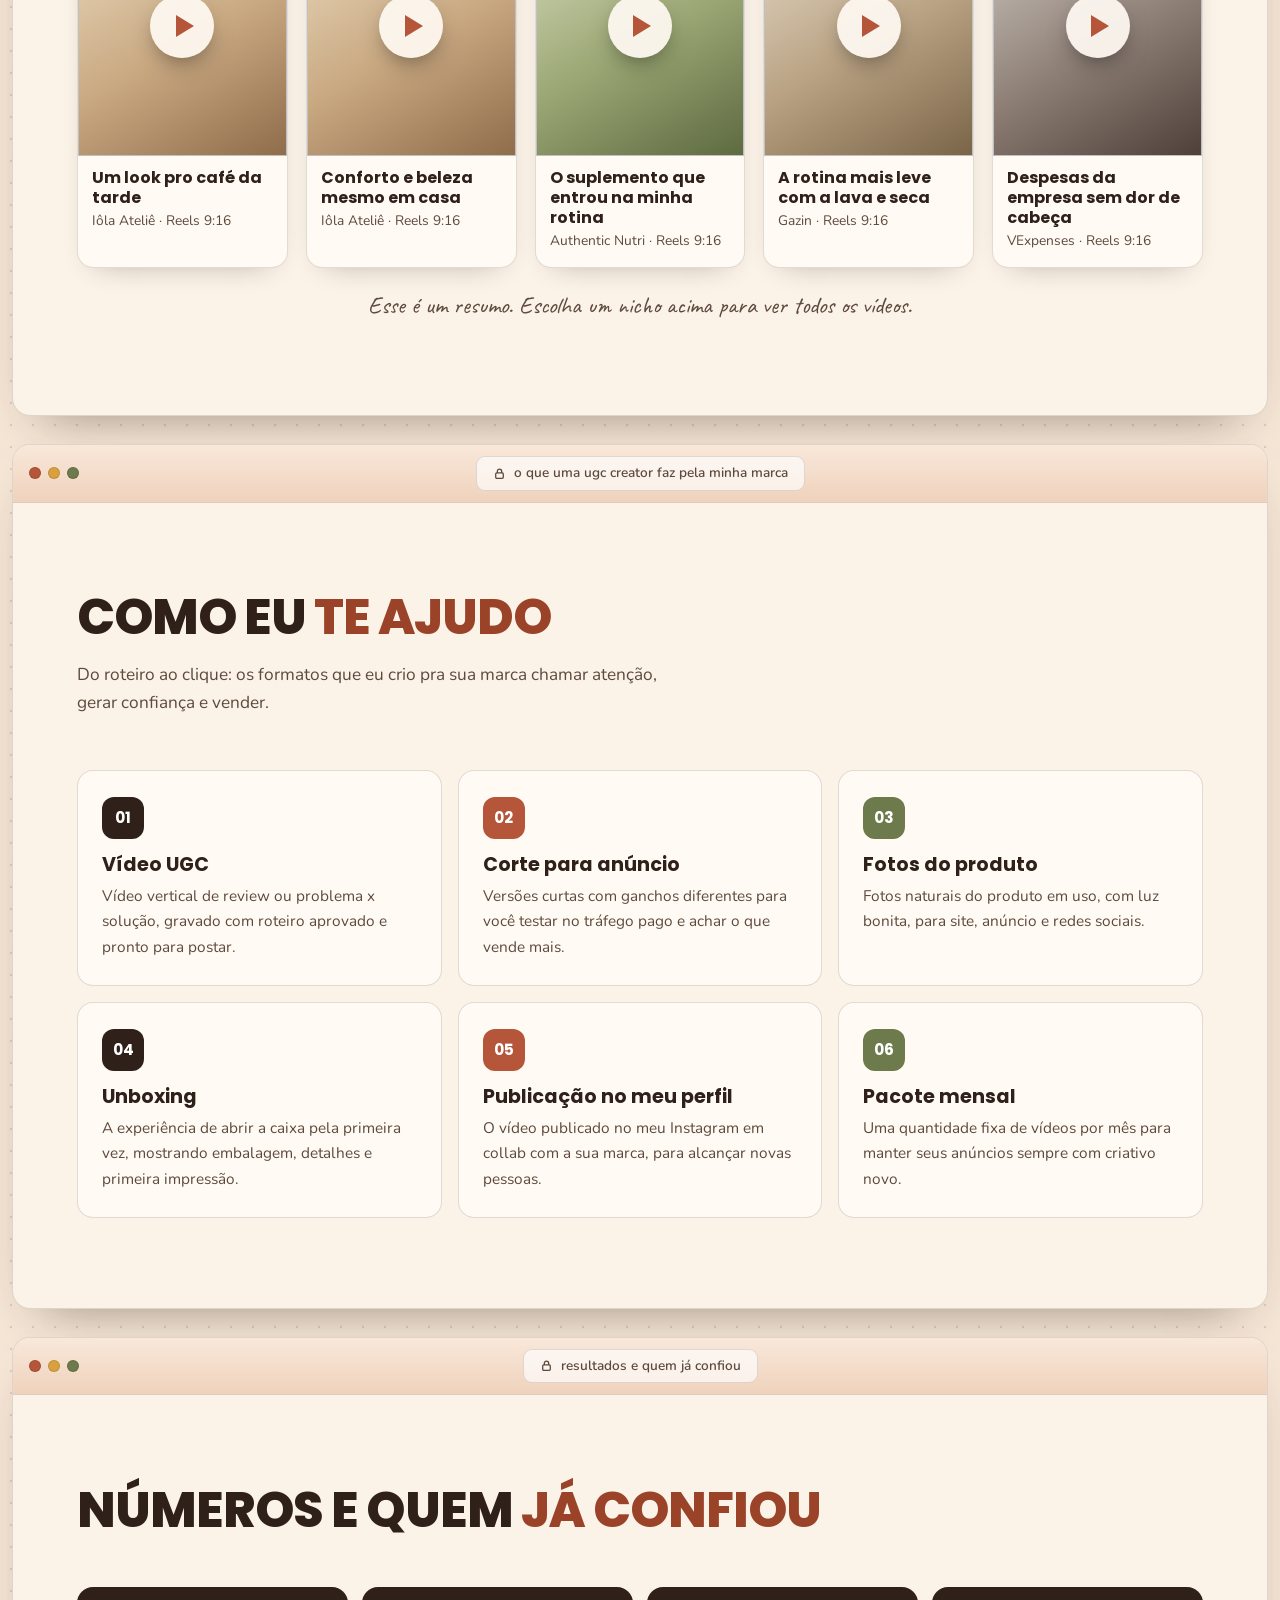
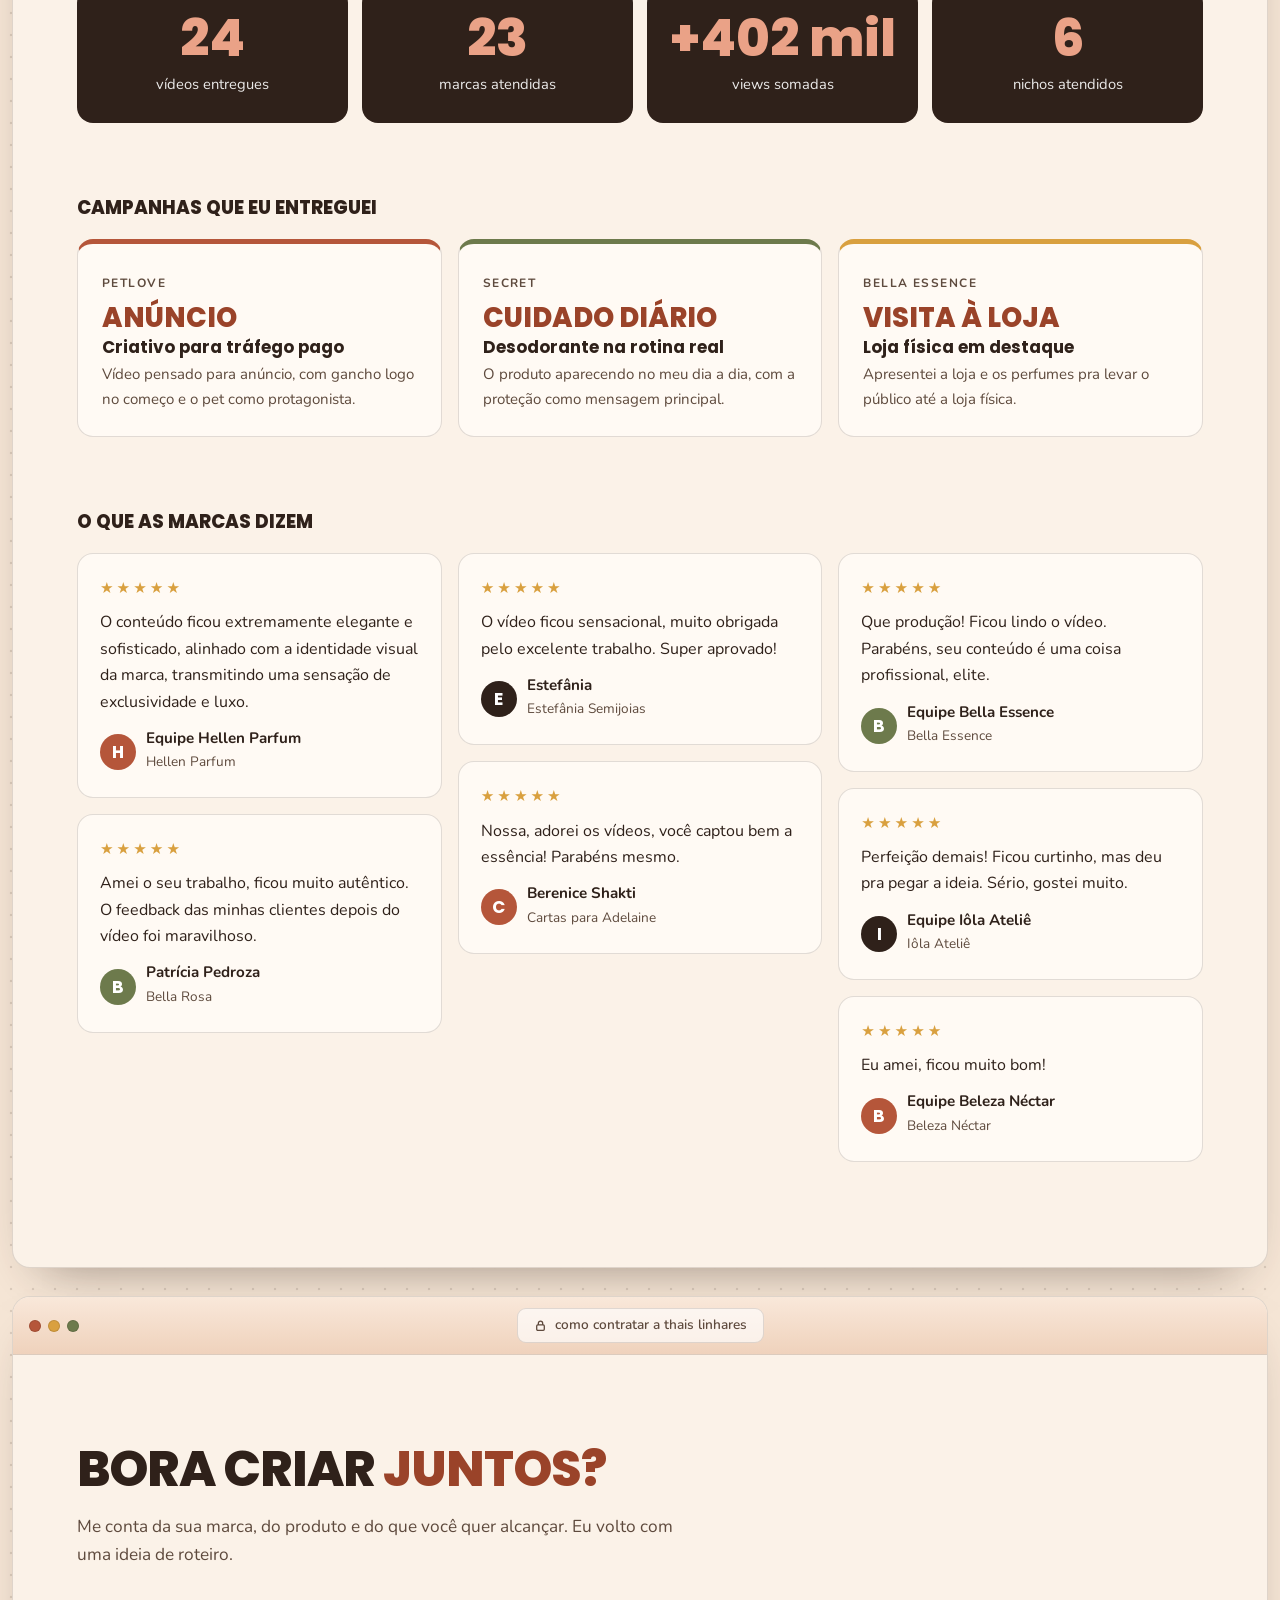
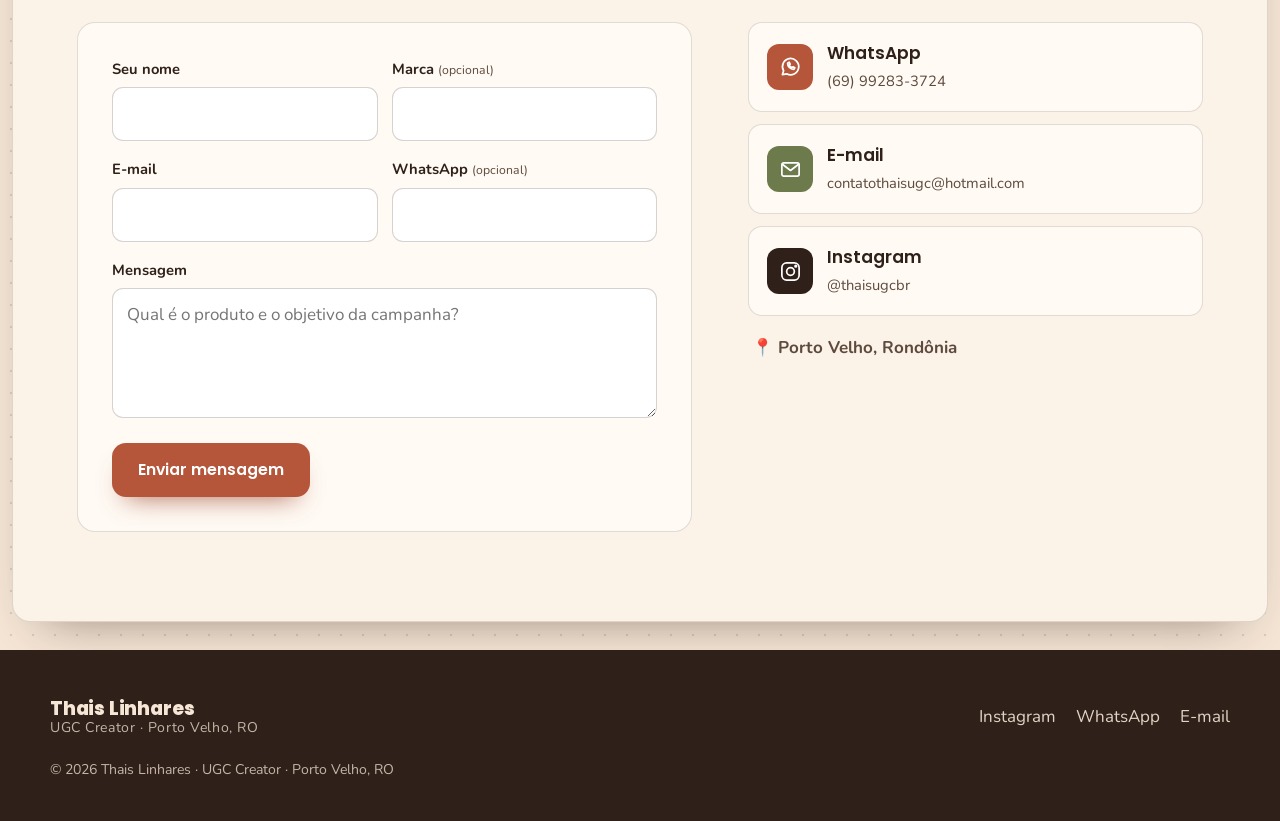
==== commit 335a4858: "Adiciona dois vídeos da Beyoung no nicho beleza Co-Authored-By: Claude Opus 5.5 <noreply@anthropic.c" ====
--- a/index.html
+++ b/index.html
@@ -921,6 +921,8 @@
   { nicho: "beleza",       titulo: "Um perfume pra chamar de seu",         marca: "Hellen Parfum", formato: "Review 9:16",  link: "https://vimeo.com/1201522561", capa: "https://i.vimeocdn.com/video/2168883773-57ab82c38775471669bb5a9d08e8ab63abb573a723d4286fe37c26b2b3d8490f-d_640?region=us" },
   { nicho: "beleza",       titulo: "A proteção que você merece",           marca: "Secret",        formato: "Reels 9:16",   link: "https://vimeo.com/1178222159", capa: "https://i.vimeocdn.com/video/2139763093-0f83ed3567af901579faee551c880a040b445126e5c6a7be68486ed1bf54a281-d_640?region=us" },
   { nicho: "beleza",       titulo: "A perfumaria que vale a visita",       marca: "Bella Essence", formato: "Reels 9:16",   link: "https://vimeo.com/1201524699", capa: "https://i.vimeocdn.com/video/2217685990-2a33e2a8d1f6077fe1e30017981cb30bf7300a3318d29487343792acbbce7dab-d_640?region=us" },
+  { nicho: "beleza",       titulo: "Uma rotina de skincare descomplicada", marca: "Beyoung",       formato: "Reels 9:16",   link: "https://vimeo.com/1240936089", capa: "https://i.vimeocdn.com/video/2218834801-391566060430ef34a6b31f0c95c33d17548870ca811b16b183f83adc1e013d05-d_640?region=us" },
+  { nicho: "beleza",       titulo: "Exolift na minha rotina de cuidados",  marca: "Beyoung",       formato: "Reels 9:16",   link: "https://vimeo.com/1240939660", capa: "https://i.vimeocdn.com/video/2218839712-f874247411b2a0e2d1ea7f30d3f78734dbec5768f05d0ea175ba8e96b725078c-d_640?region=us" },
   { nicho: "moda",         titulo: "Um look pro café da tarde",            marca: "Iôla Ateliê",   formato: "Reels 9:16",   link: "https://vimeo.com/1239984449", capa: "https://i.vimeocdn.com/video/2217685747-b20b00d9b15d75bb22919e482f9b52c63fef38bfd915299307787a53d3f916fa-d_640?region=us" },
   { nicho: "moda",         titulo: "Conforto e beleza mesmo em casa",      marca: "Iôla Ateliê",   formato: "Reels 9:16",   link: "https://vimeo.com/1240848709", capa: "https://i.vimeocdn.com/video/2218744223-6ad96eb4f4cfee1450ee52b1b8fe034327eede4baf73eb29aa39c45ee62860c6-d_640?region=us" },
   { nicho: "moda",         titulo: "Conforto o dia todo",                  marca: "Toda Up",       formato: "Reels 9:16",   link: "https://vimeo.com/1239985210", capa: "https://i.vimeocdn.com/video/2217680015-8fcbeda5b774b680e4d5c672bd7a9ac879c784e241b68987cab08c9d379a6d98-d_640?region=us" },
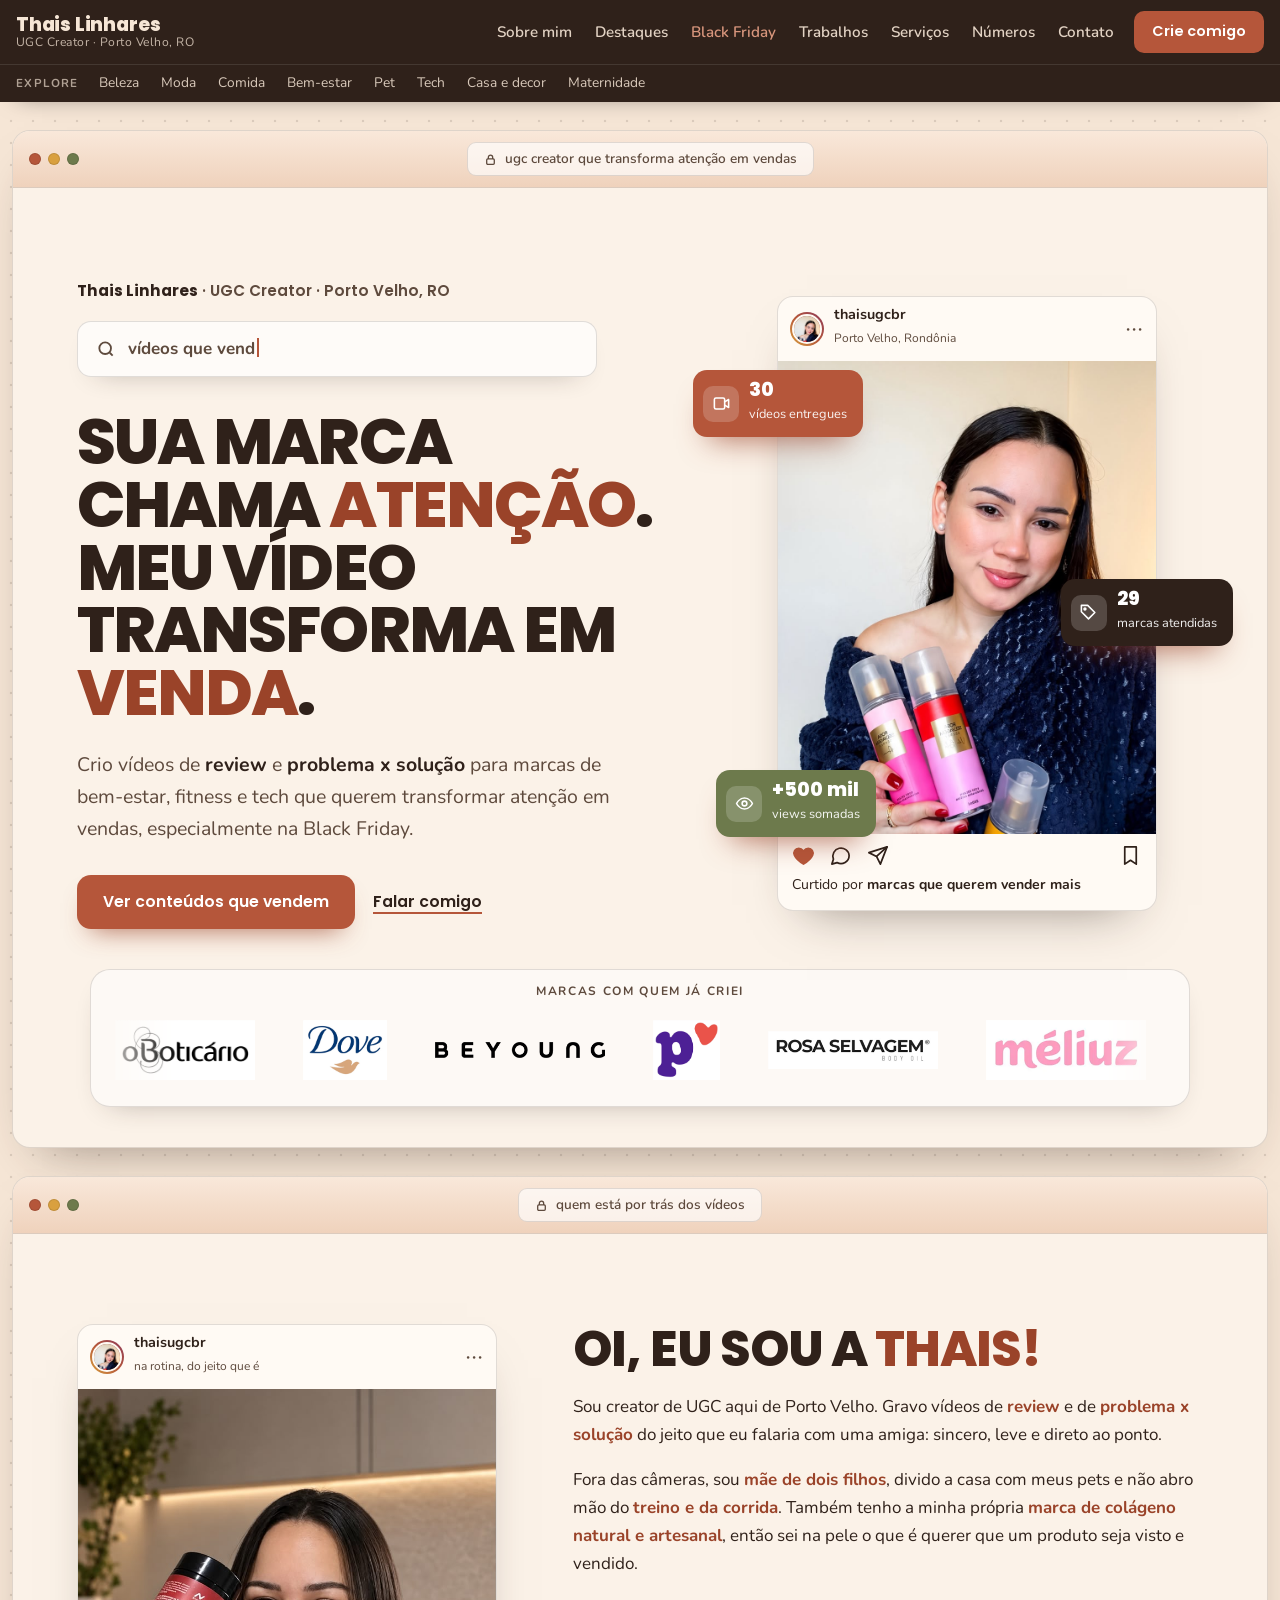
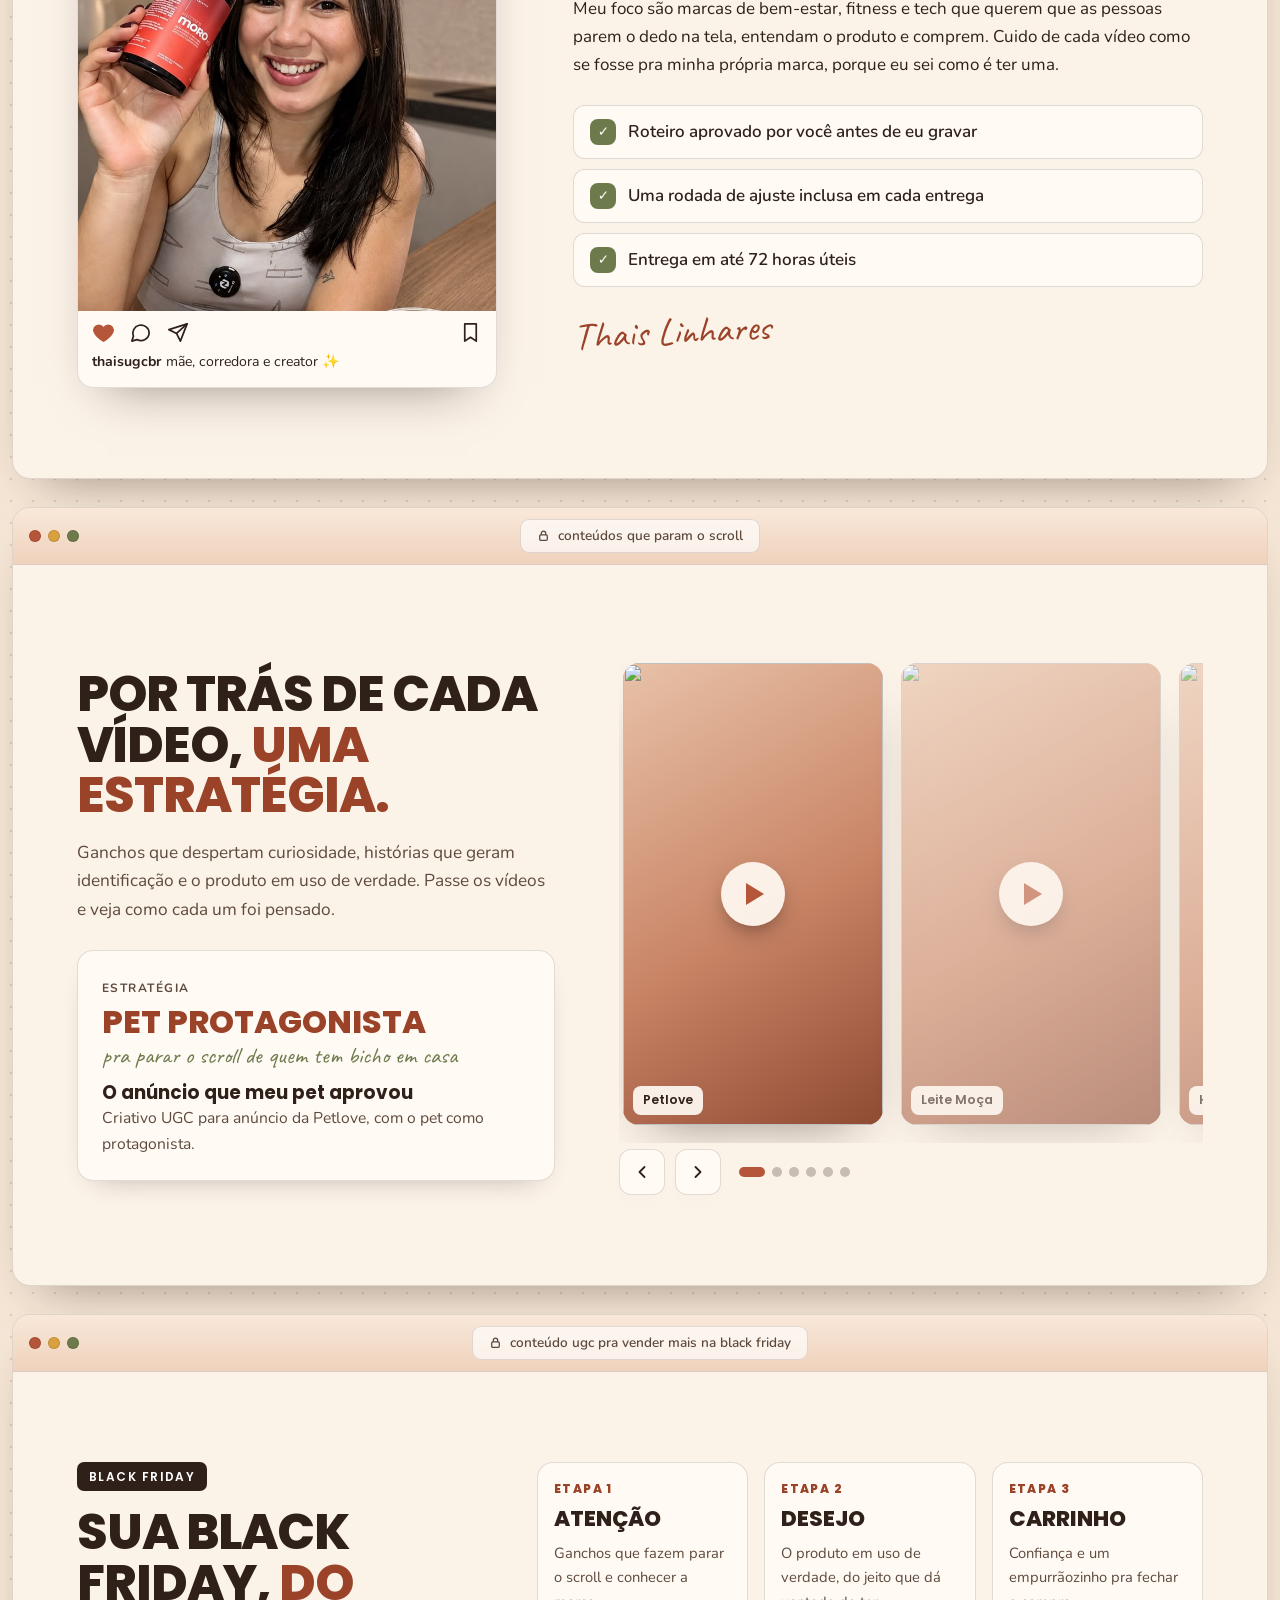
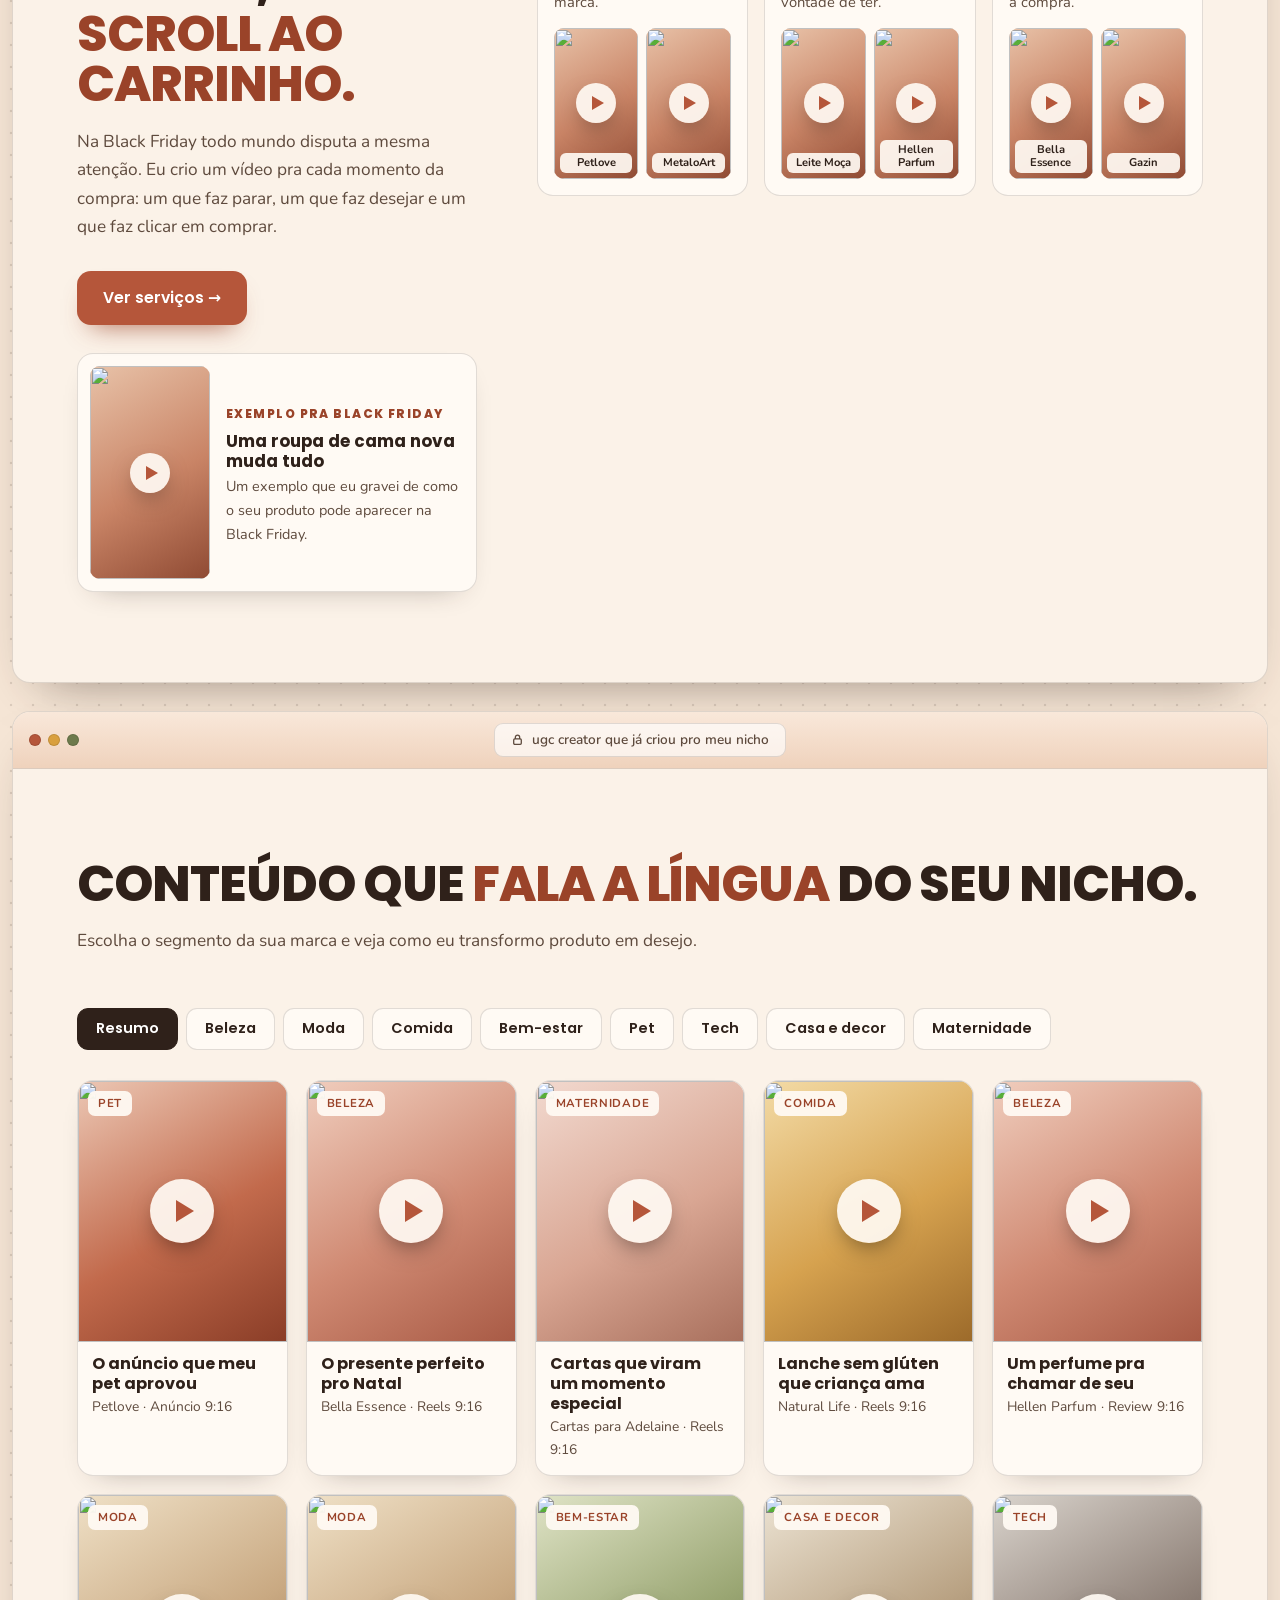
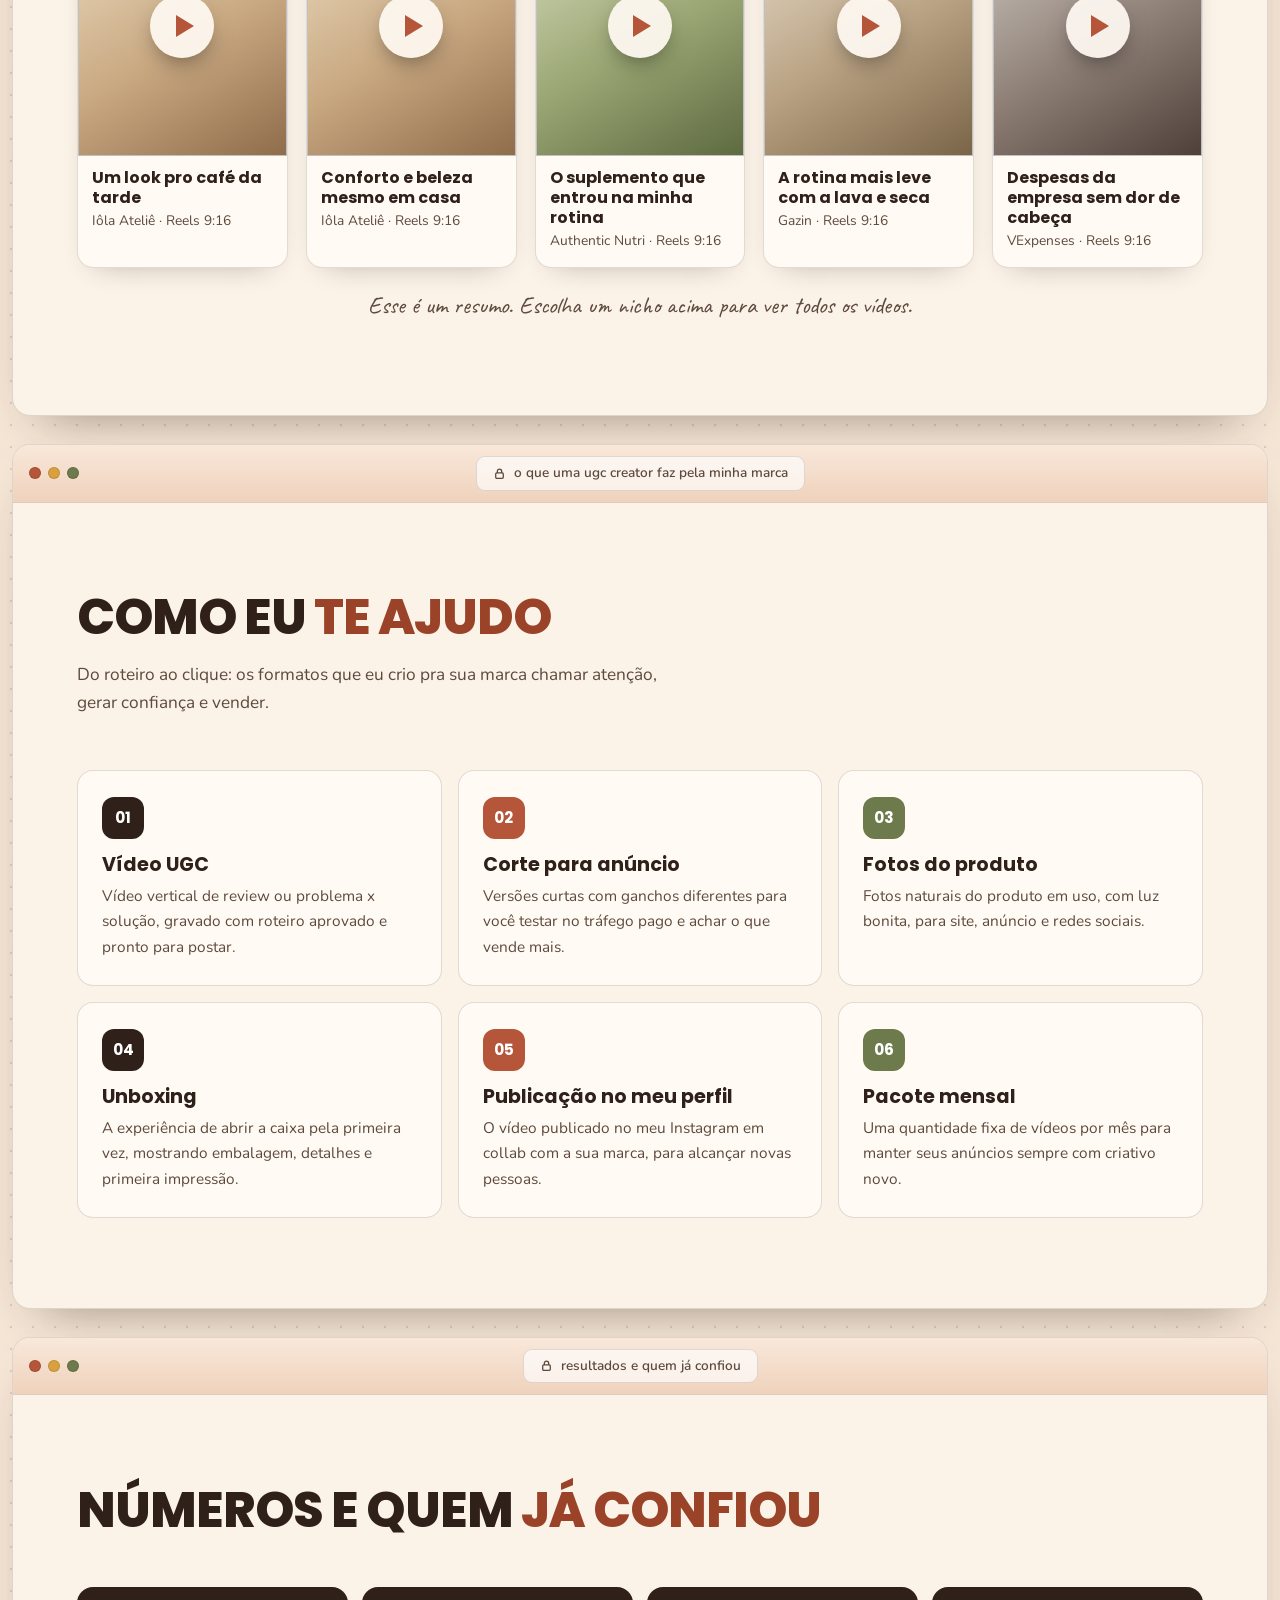
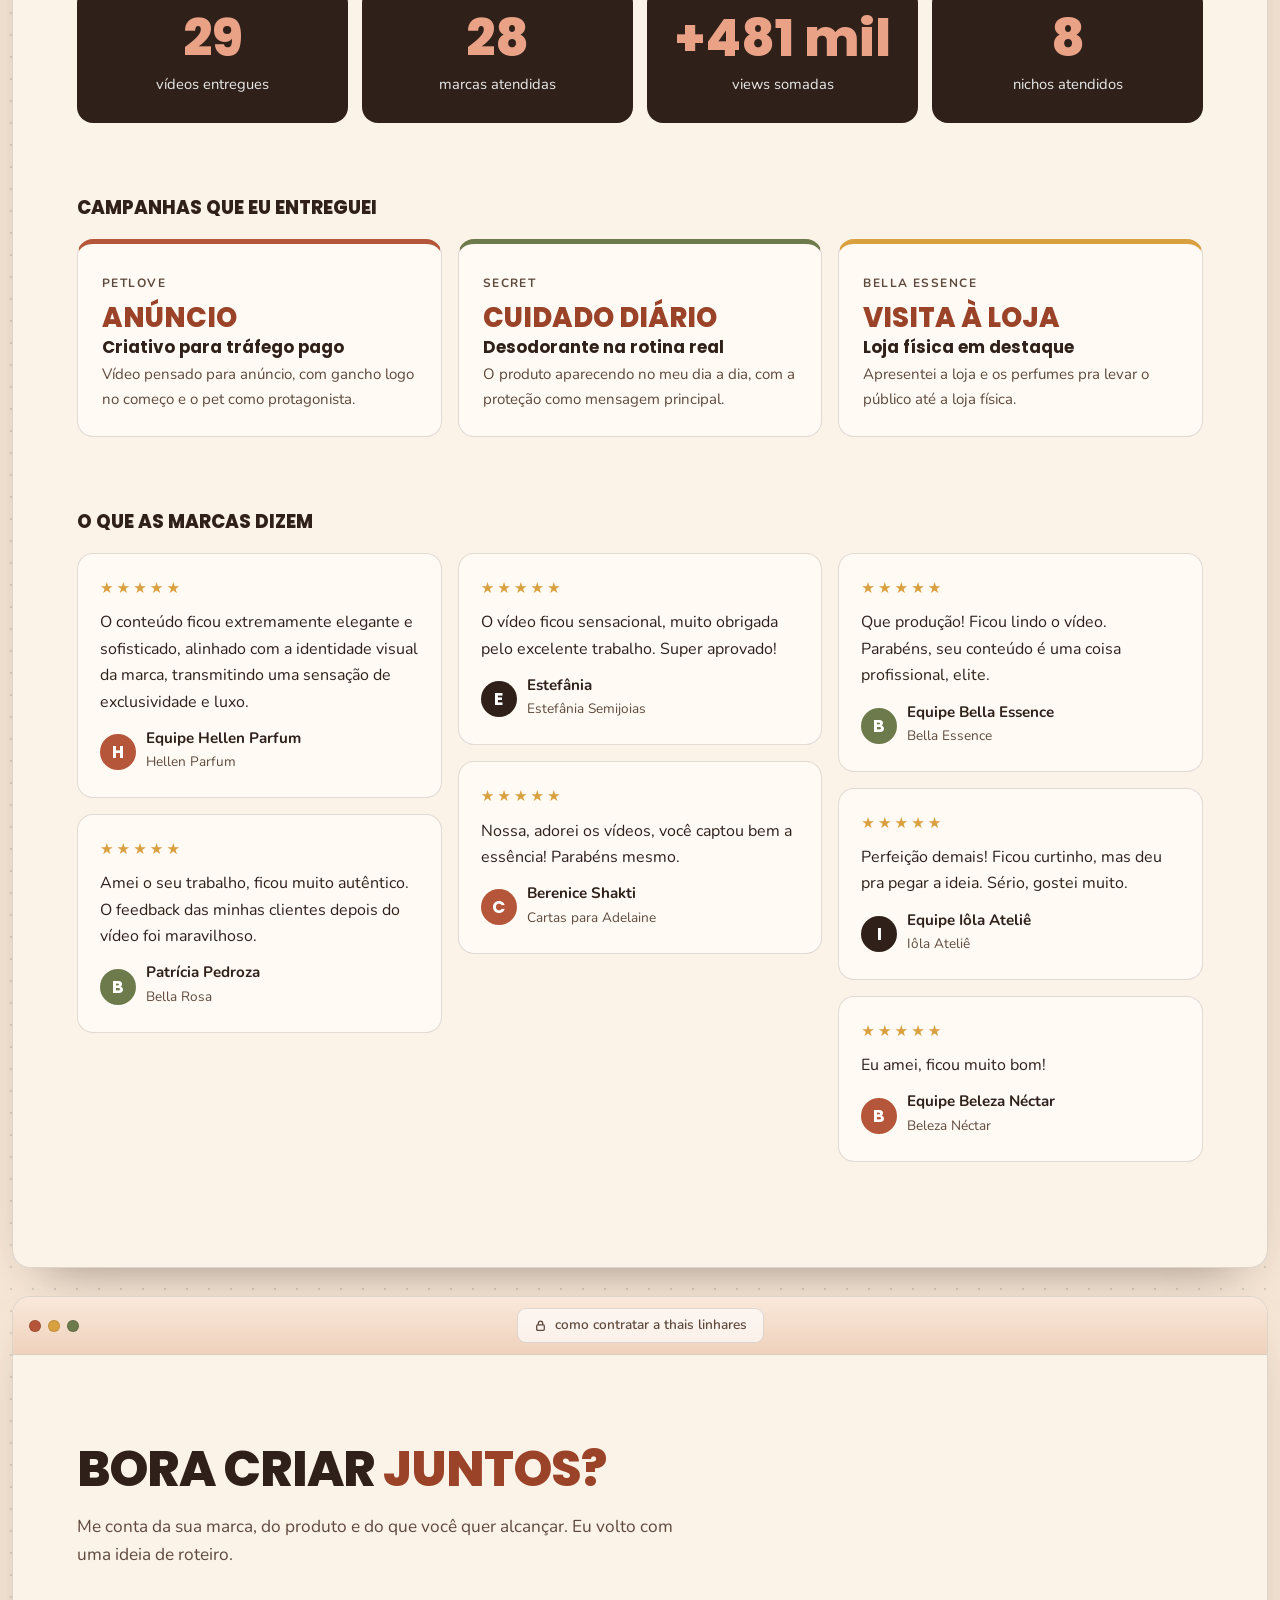
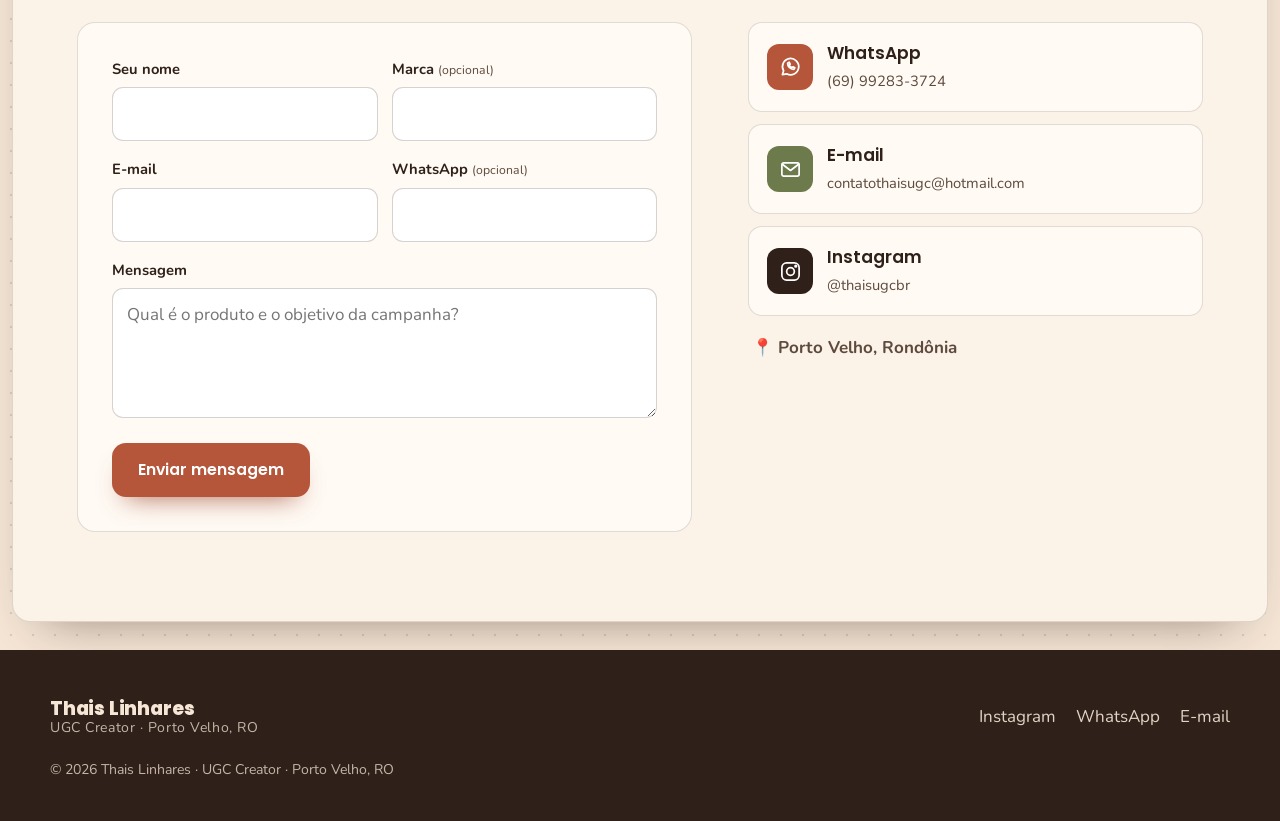
==== commit 1ff87370: "Celular com números flutuando na foto e barra de nichos, como no computador Co-Authored-By: Claude O" ====
--- a/index.html
+++ b/index.html
@@ -36,7 +36,7 @@
   --bf:42px; --topo:64px; --explore:38px;
 }
 html.sem-bf{--bf:0px}
-@media (max-width:900px){:root{--topo:60px;--explore:0px}}
+@media (max-width:900px){:root{--topo:60px;--explore:36px}}
 *,*::before,*::after{box-sizing:border-box}
 html{scroll-padding-top:calc(var(--bf) + var(--topo) + var(--explore) + 12px);-webkit-text-size-adjust:100%}
 @media (prefers-reduced-motion:no-preference){html{scroll-behavior:smooth}}
@@ -113,7 +113,7 @@
   .menu ul{flex-direction:column;gap:0;padding:6px 16px 18px}
   .menu a{display:block;padding:13px 4px;font-size:1.1rem;border-bottom:1px solid rgba(255,255,255,.1)}
 }
-@media (max-width:900px){.topo-explore,.trabalhe{display:none}}
+@media (max-width:900px){.trabalhe{display:none}.topo-explore{gap:14px;font-size:.82rem}.topo-explore ul{gap:16px}}
 
 /* =========================================================
    JANELAS (cada seção é uma janela de computador)
@@ -184,8 +184,14 @@
 @media (max-width:900px){
   .capa-grade{grid-template-columns:1fr}
   .foto-hero{width:min(100%,360px)}
-  .selos{display:flex;flex-wrap:wrap;justify-content:center;gap:10px;margin-top:18px}
-  .selos li{position:static;animation:none}
+  .selos li{padding:7px 12px 7px 7px;gap:8px;border-radius:12px}
+  .selos .icone-selo{width:28px;height:28px;border-radius:8px}
+  .selos .icone-selo svg{width:15px;height:15px}
+  .selos strong{font-size:1rem}
+  .selos li > span:last-child > span{font-size:.7rem}
+  .selos li:nth-child(1){top:16%;left:-10px}
+  .selos li:nth-child(2){top:48%;right:-10px}
+  .selos li:nth-child(3){bottom:16%;left:-10px}
 }
 /* dock com as marcas */
 .dock{margin:40px auto 0;width:min(100%,1100px);padding:12px 0;border-radius:20px;background:rgba(255,255,255,.55);border:1px solid var(--linha);box-shadow:var(--sombra-leve);overflow:hidden}
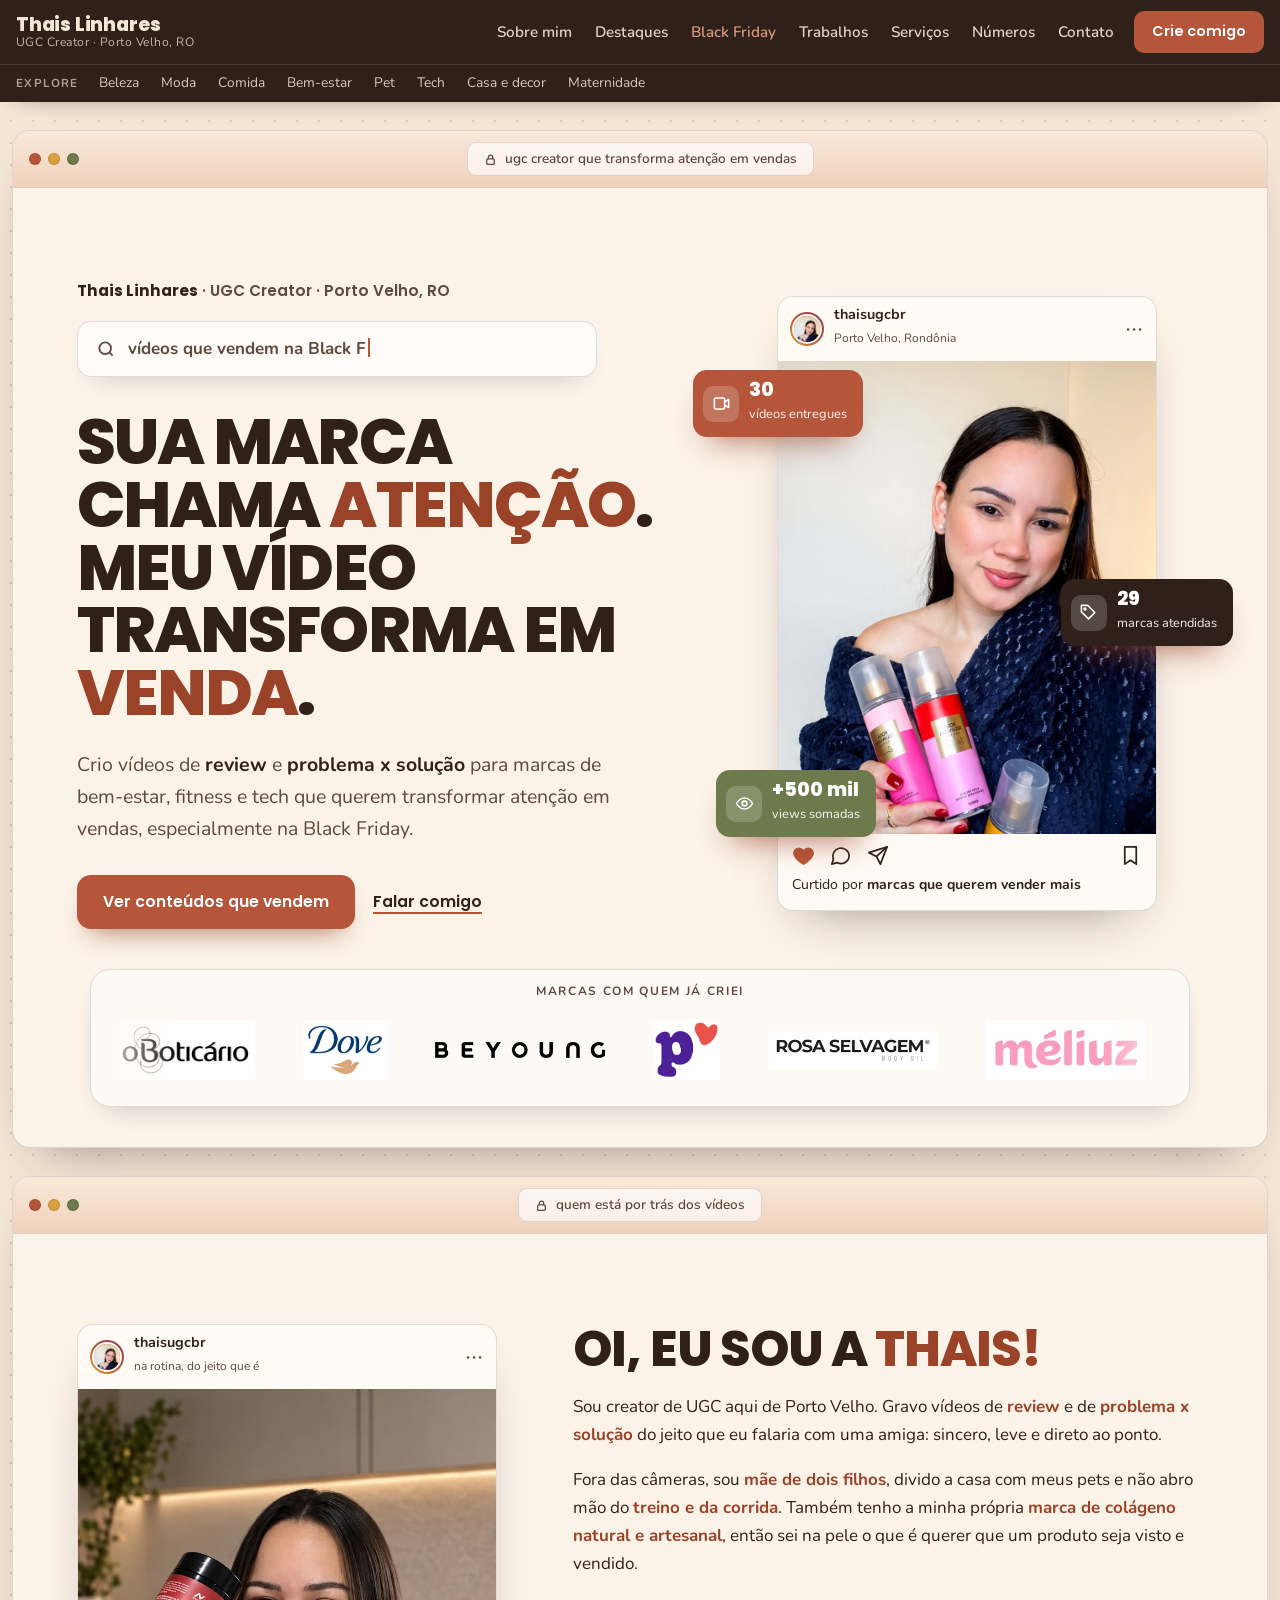
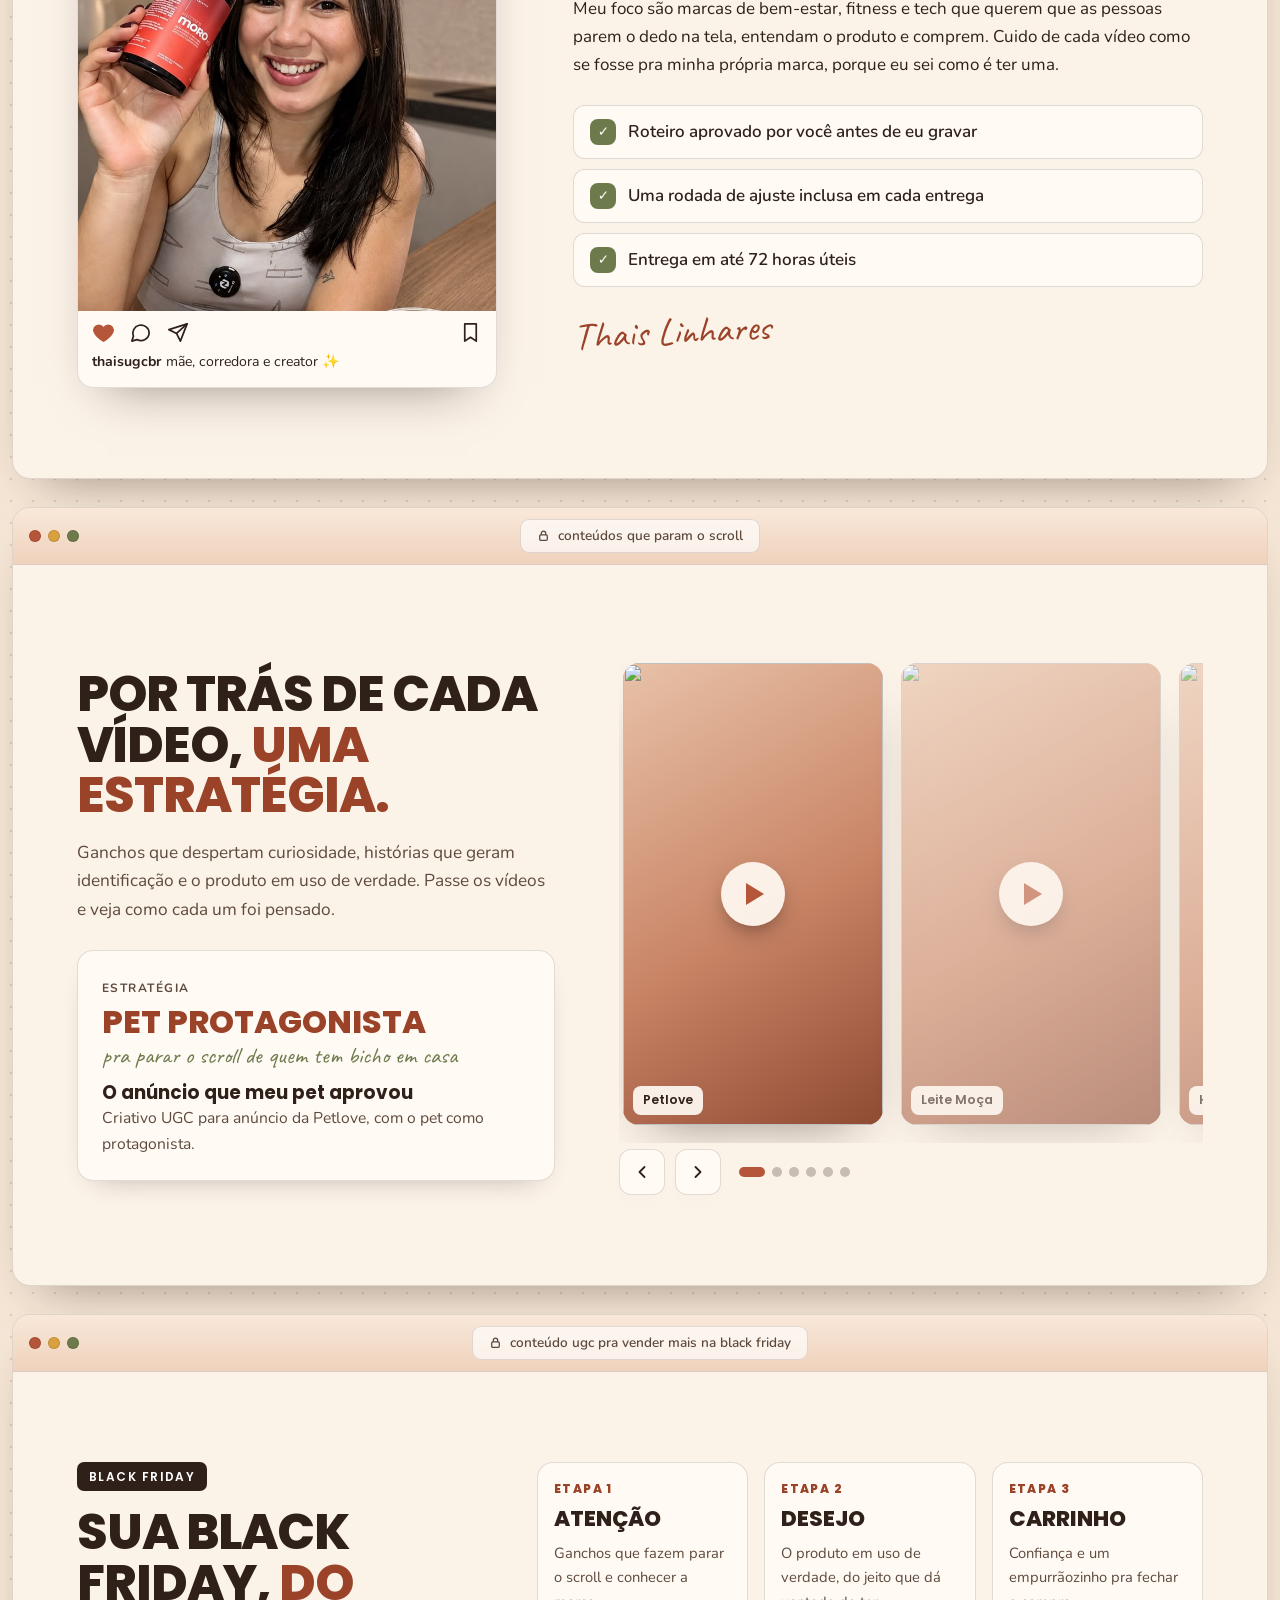
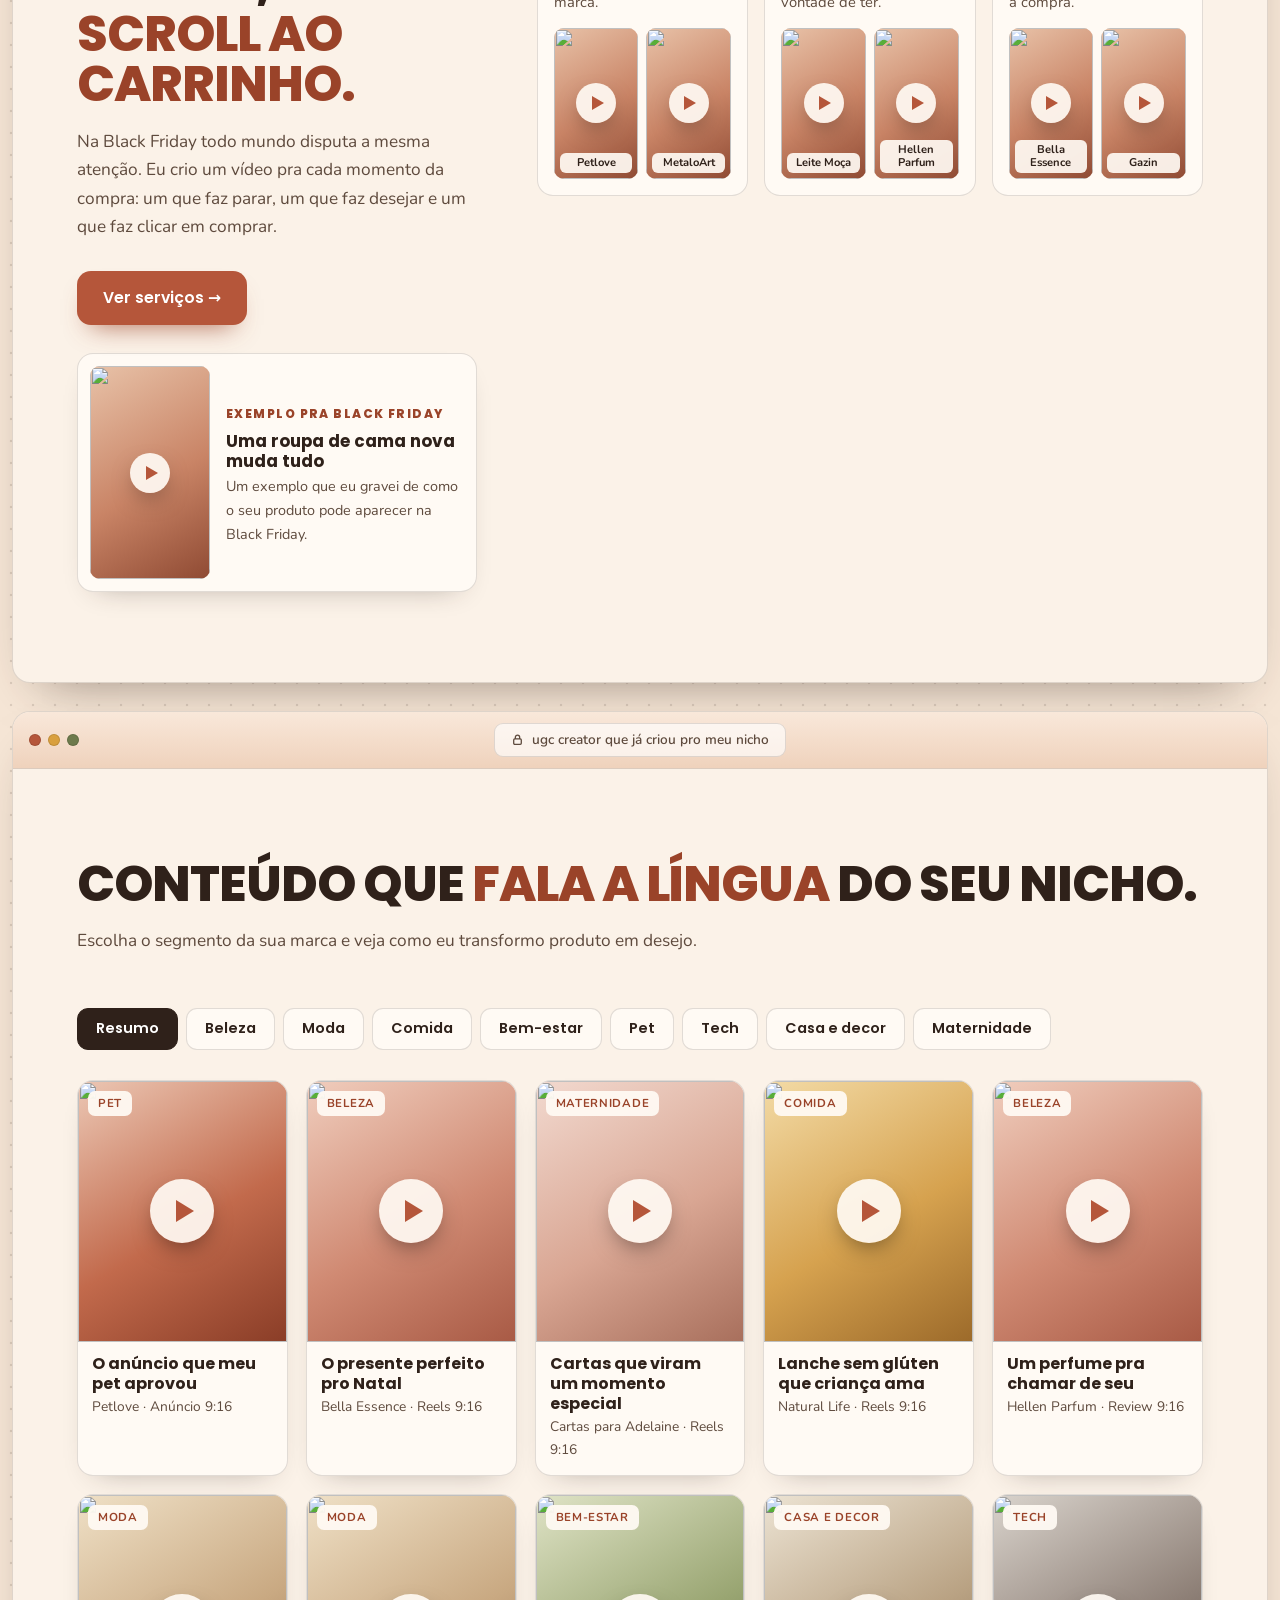
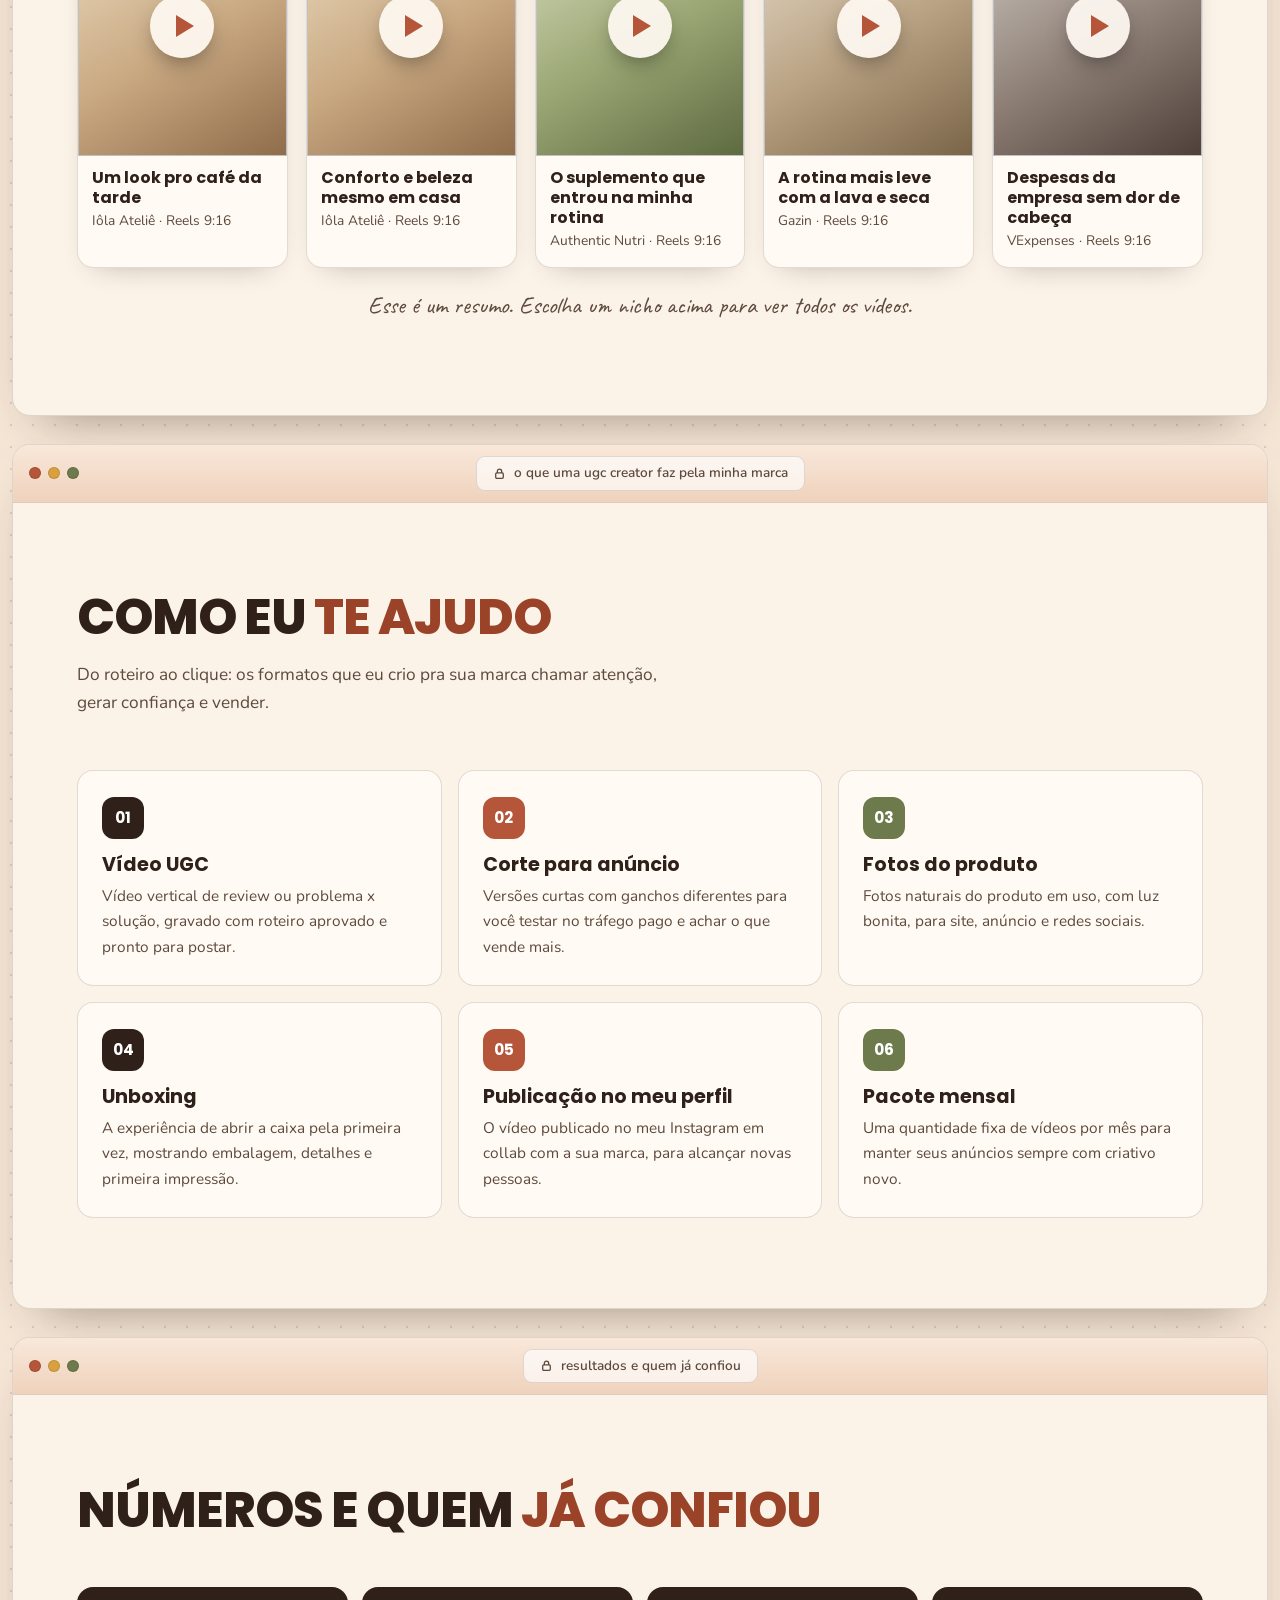
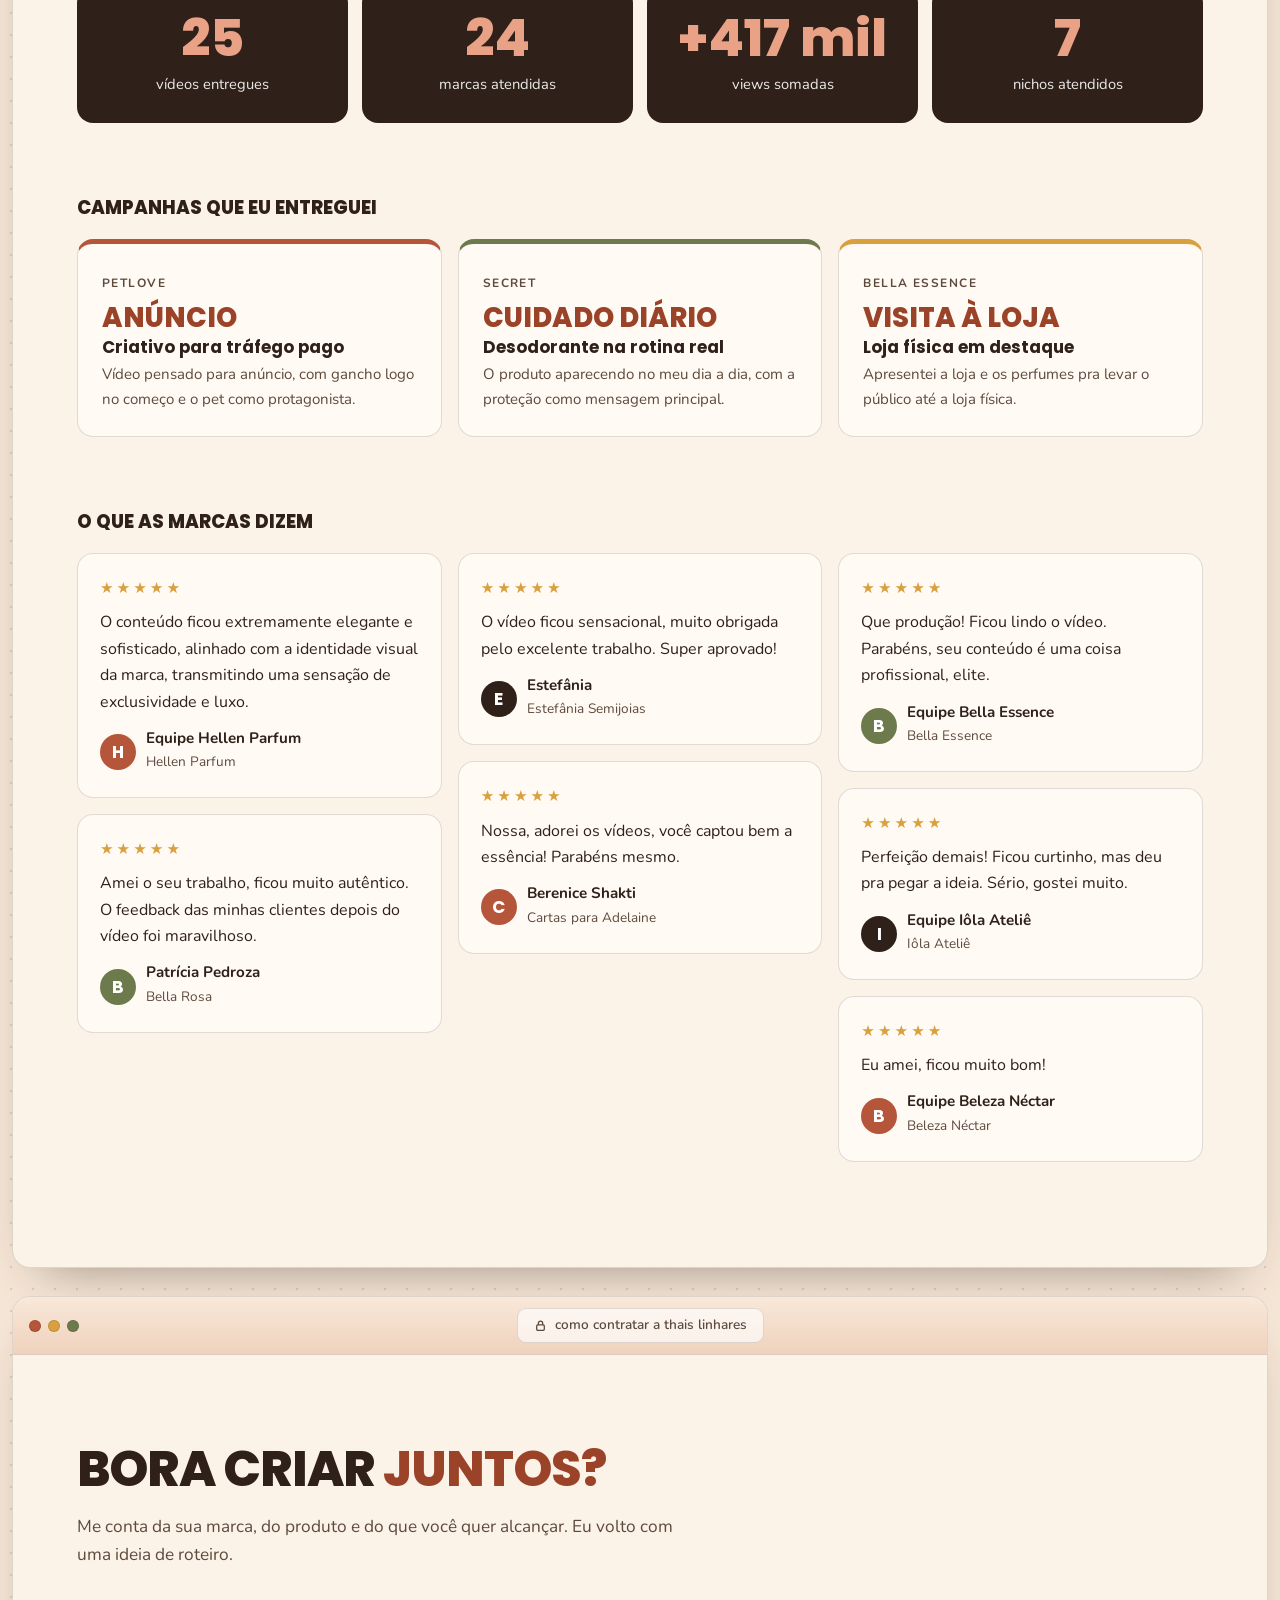
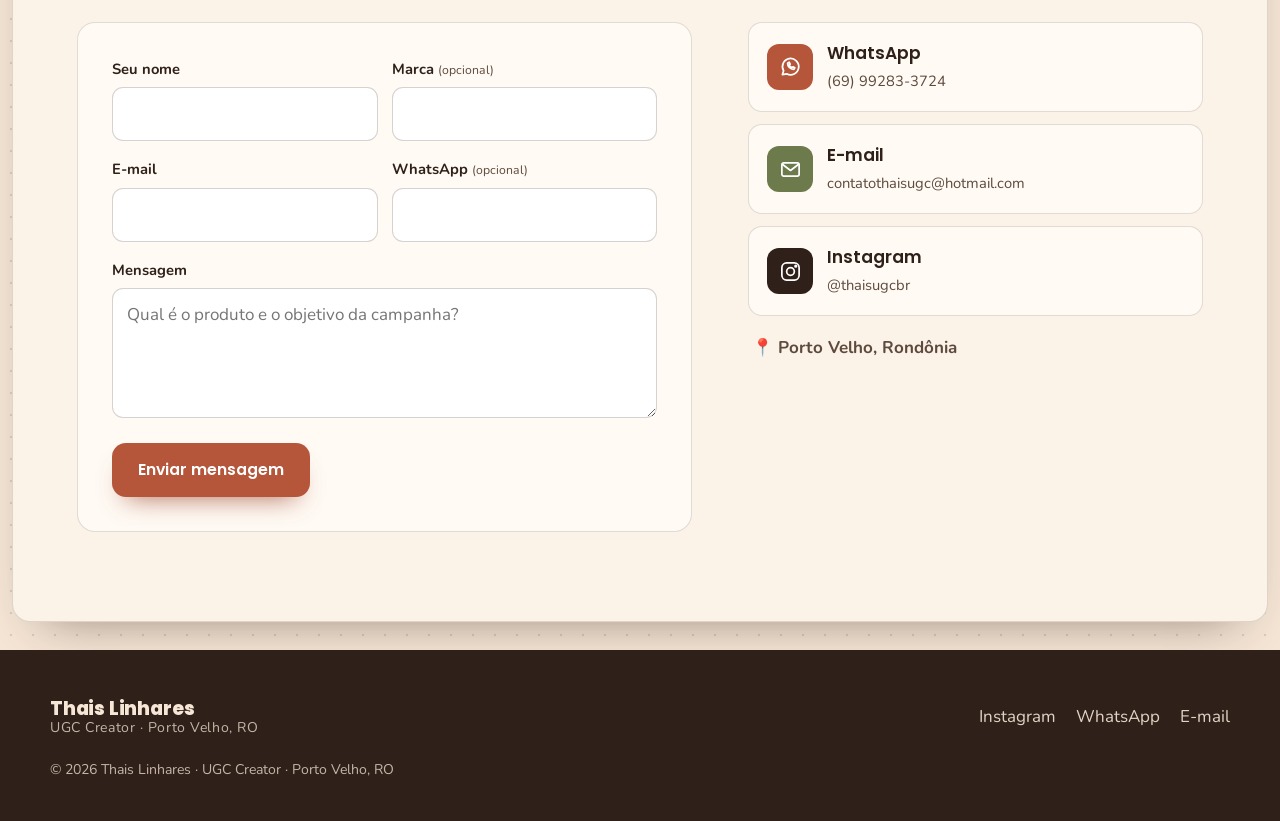
==== commit dd124fc7: "Adiciona vídeos da CreHub (tech) e Cartas para Adelaine (maternidade) Co-Authored-By: Claude Opus 5." ====
--- a/index.html
+++ b/index.html
@@ -922,6 +922,7 @@
   { nicho: "pet",          titulo: "Educador de cães que ensina o lugar certo", marca: "Pipi Maneiro", formato: "Reels 9:16", link: "https://vimeo.com/1240821676", capa: "https://i.vimeocdn.com/video/2218727918-5bcb9ff42e2055fa3d81915f5dd9efb8f208aea9424ade3d90bd75a86d02393c-d_640?region=us" },
   { nicho: "beleza",       titulo: "O presente perfeito pro Natal",        marca: "Bella Essence", formato: "Reels 9:16",   link: "https://vimeo.com/1240816978", capa: "https://i.vimeocdn.com/video/2218728644-1576cea58fd30010debc917d7dfbe46c8c5bbe904f485e81588d68d8e9a3e95a-d_640?region=us" },
   { nicho: "maternidade",  titulo: "Cartas que viram um momento especial", marca: "Cartas para Adelaine", formato: "Reels 9:16", link: "https://vimeo.com/1240841151", capa: "https://i.vimeocdn.com/video/2218730566-80d42072bd3ffdd0aa0ee1ccdfb03ead8c98881dc501d93bda3b5a8e8a6c6462-d_640?region=us" },
+  { nicho: "maternidade",  titulo: "Memórias da maternidade guardadas em cartas", marca: "Cartas para Adelaine", formato: "Reels 9:16", link: "https://vimeo.com/1221148452", capa: "https://i.vimeocdn.com/video/2193775136-274da2d1dfa5e1692d37e19db302a352971816e0df299011682e8e46f564f9e9-d_640?region=us" },
   { nicho: "comida",       titulo: "Lanche sem glúten que criança ama",   marca: "Natural Life",  tambem: ["maternidade"], formato: "Reels 9:16",   link: "https://vimeo.com/1240837426", capa: "https://i.vimeocdn.com/video/2218728976-bb91d7804d396fd795462f817240b9213b16e420d7250886c6b8fe836adc3adb-d_640?region=us" },
   { nicho: "comida",       titulo: "O brigadeiro que some da panela",     marca: "Leite Moça",    formato: "Reels 9:16",   link: "https://vimeo.com/1214985704", capa: "https://i.vimeocdn.com/video/2186053427-f102fcb75626c57c7ee08e83f729a7e24d1bf1ec71c86e57101a9120755daf65-d_640?region=us" },
   { nicho: "beleza",       titulo: "Um perfume pra chamar de seu",         marca: "Hellen Parfum", formato: "Review 9:16",  link: "https://vimeo.com/1201522561", capa: "https://i.vimeocdn.com/video/2168883773-57ab82c38775471669bb5a9d08e8ab63abb573a723d4286fe37c26b2b3d8490f-d_640?region=us" },
@@ -939,6 +940,7 @@
   { nicho: "casa e decor", titulo: "Uma roupa de cama nova muda tudo",     marca: "Exemplo autoral", formato: "Reels 9:16", link: "https://vimeo.com/1240482839", capa: "https://i.vimeocdn.com/video/2218292115-dd5ea82d45648285d3af18e9fbe6b5c9d935d1bd238f760d459de92ef9ca9f11-d_640?region=us" },
   { nicho: "comida",       titulo: "Uma pausa com cookie de caneca",       marca: "MYEES",         formato: "Reels 9:16",   link: "https://vimeo.com/1239967474", capa: "https://i.vimeocdn.com/video/2217657054-f77062e564173010a6b2670cc8b0f657d9e9ad952784cde88a306de12130a739-d_640?region=us" },
   { nicho: "tech",         titulo: "Despesas da empresa sem dor de cabeça", marca: "VExpenses",     formato: "Reels 9:16",   link: "https://vimeo.com/1240018330", capa: "https://i.vimeocdn.com/video/2217723138-16f90f4092e06fb7ae9ef6d7a0575c2ba8aaefa9cb2dae818d5c7a9ce0f4b4f4-d_640?region=us" },
+  { nicho: "tech",         titulo: "Pra quem anuncia e vive trocando público", marca: "CreHub",     formato: "Reels 9:16",   link: "https://vimeo.com/1201521072", capa: "https://i.vimeocdn.com/video/2168882245-099bbbc9259e50cabf1984d36d3f6511bbef58f695ff08702520027577cd8537-d_640?region=us" },
   { nicho: "bem-estar",    titulo: "Cuidado com o cabelo de dentro pra fora", marca: "Authentic Nutri", formato: "Reels 9:16", link: "https://vimeo.com/1240018335", capa: "https://i.vimeocdn.com/video/2217722957-ffcbd686291d6fa81b34cdb6f571f8e3be3c4d476eaad70880cc2d0a5238ca5f-d_640?region=us" },
   { nicho: "beleza",       titulo: "Finalização com sérum capilar",       marca: "Soliv",         formato: "Reels 9:16",   link: "https://vimeo.com/1240018333", capa: "https://i.vimeocdn.com/video/2217723094-9e375b05794064047de9d1348ccb677db83b1f501ca9939d8cbe62d8431f25f3-d_640?region=us" }
 ];
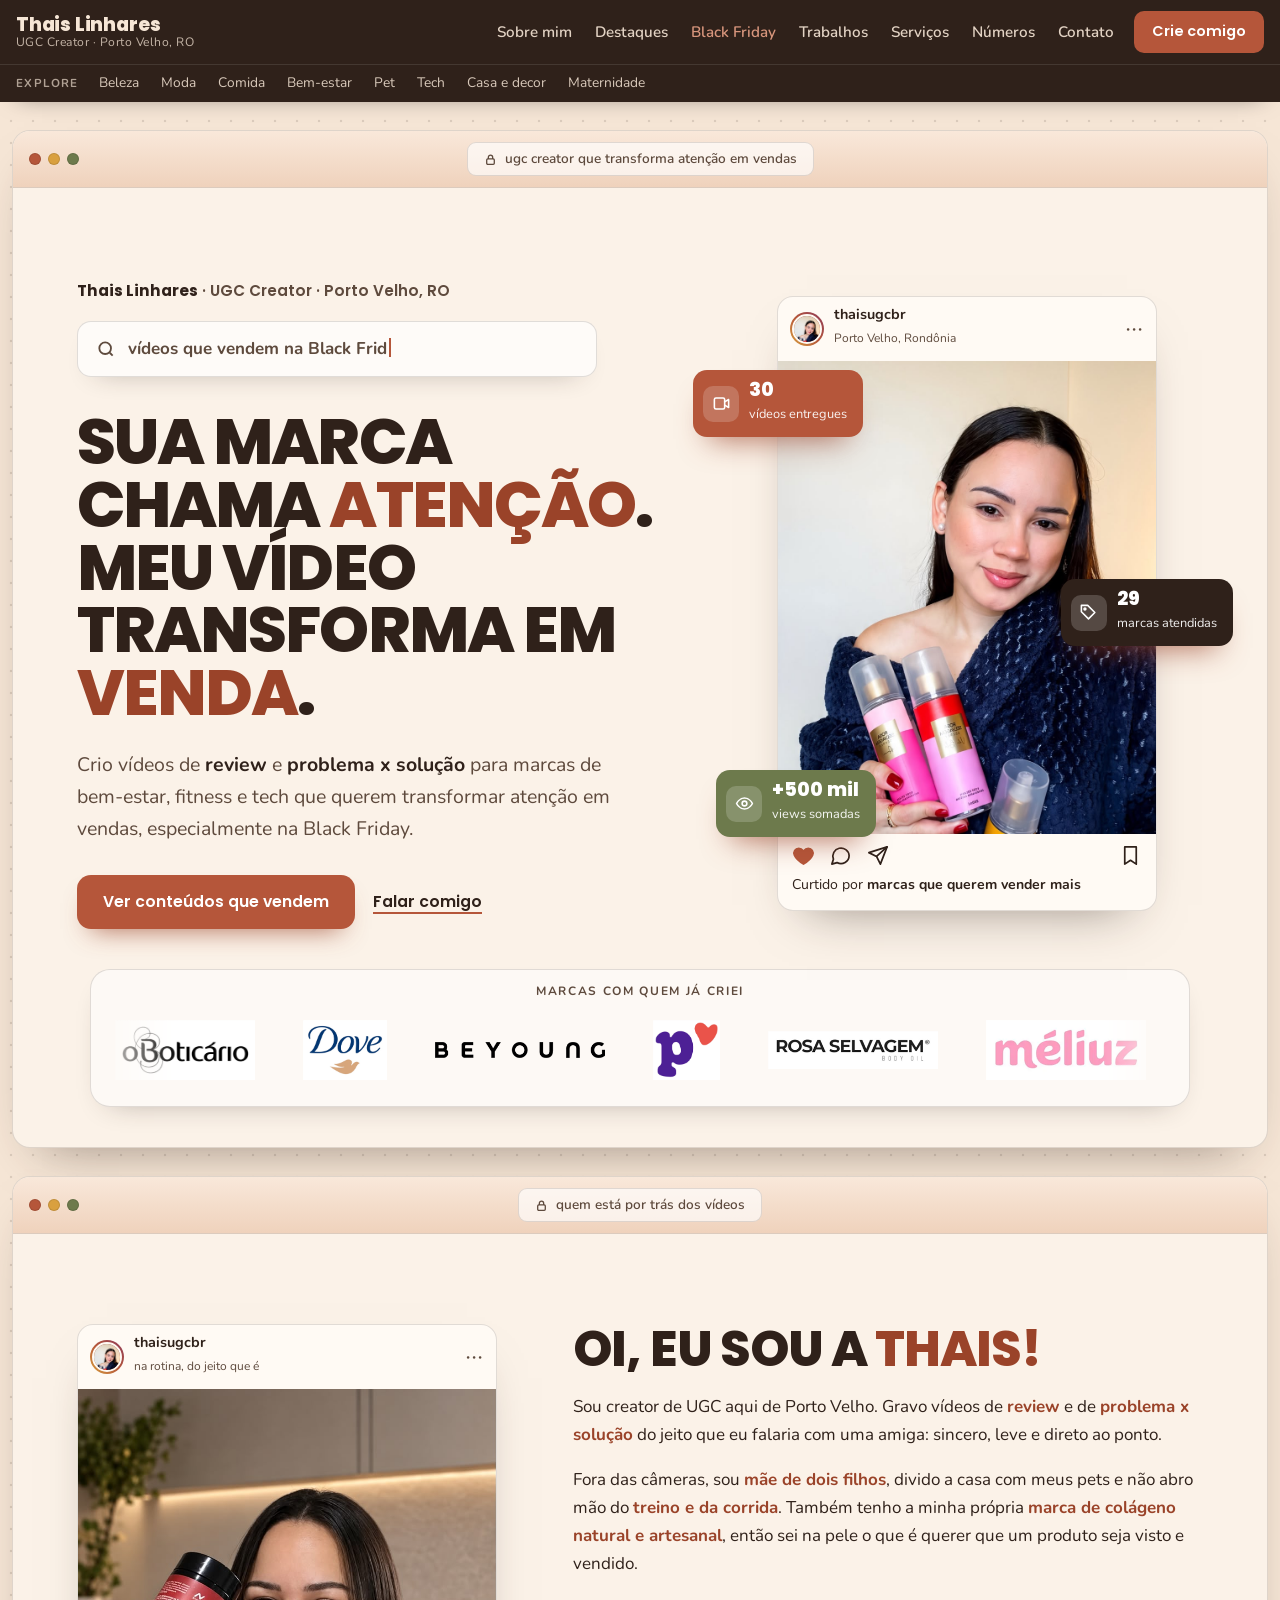
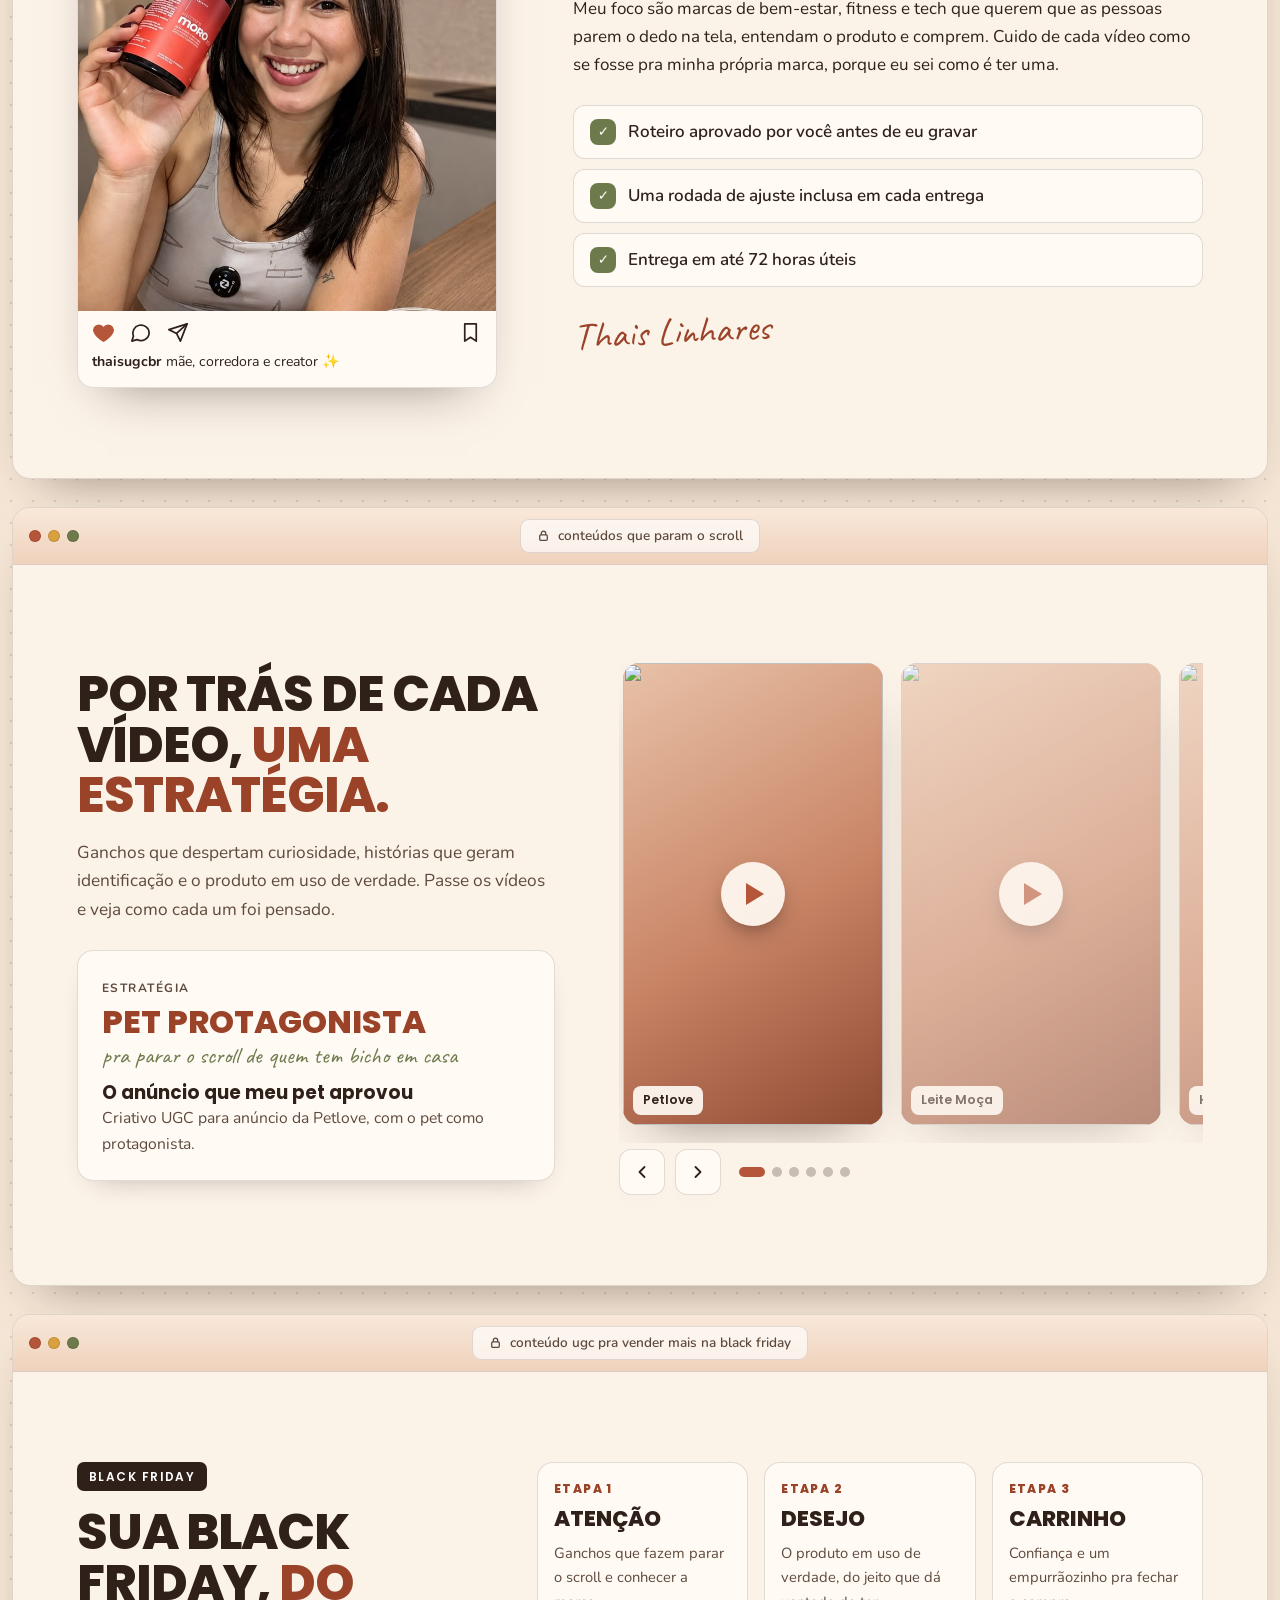
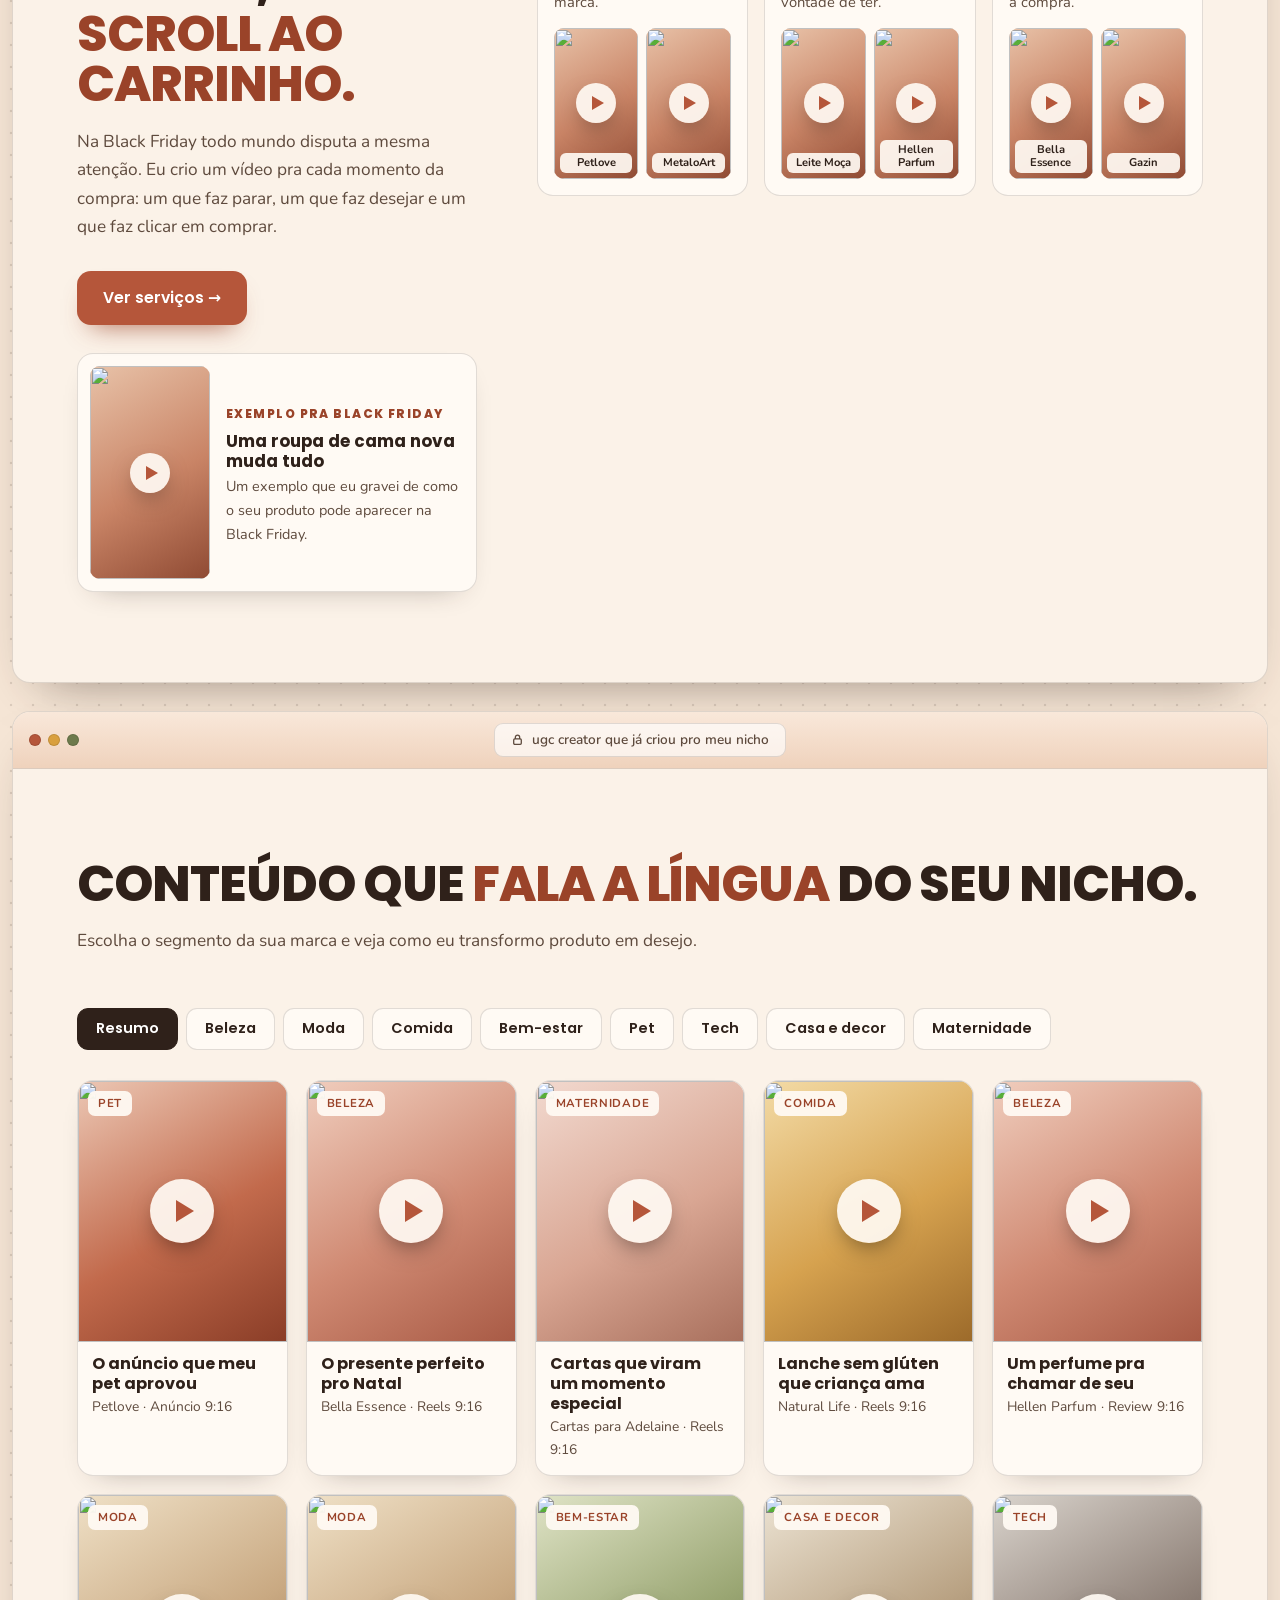
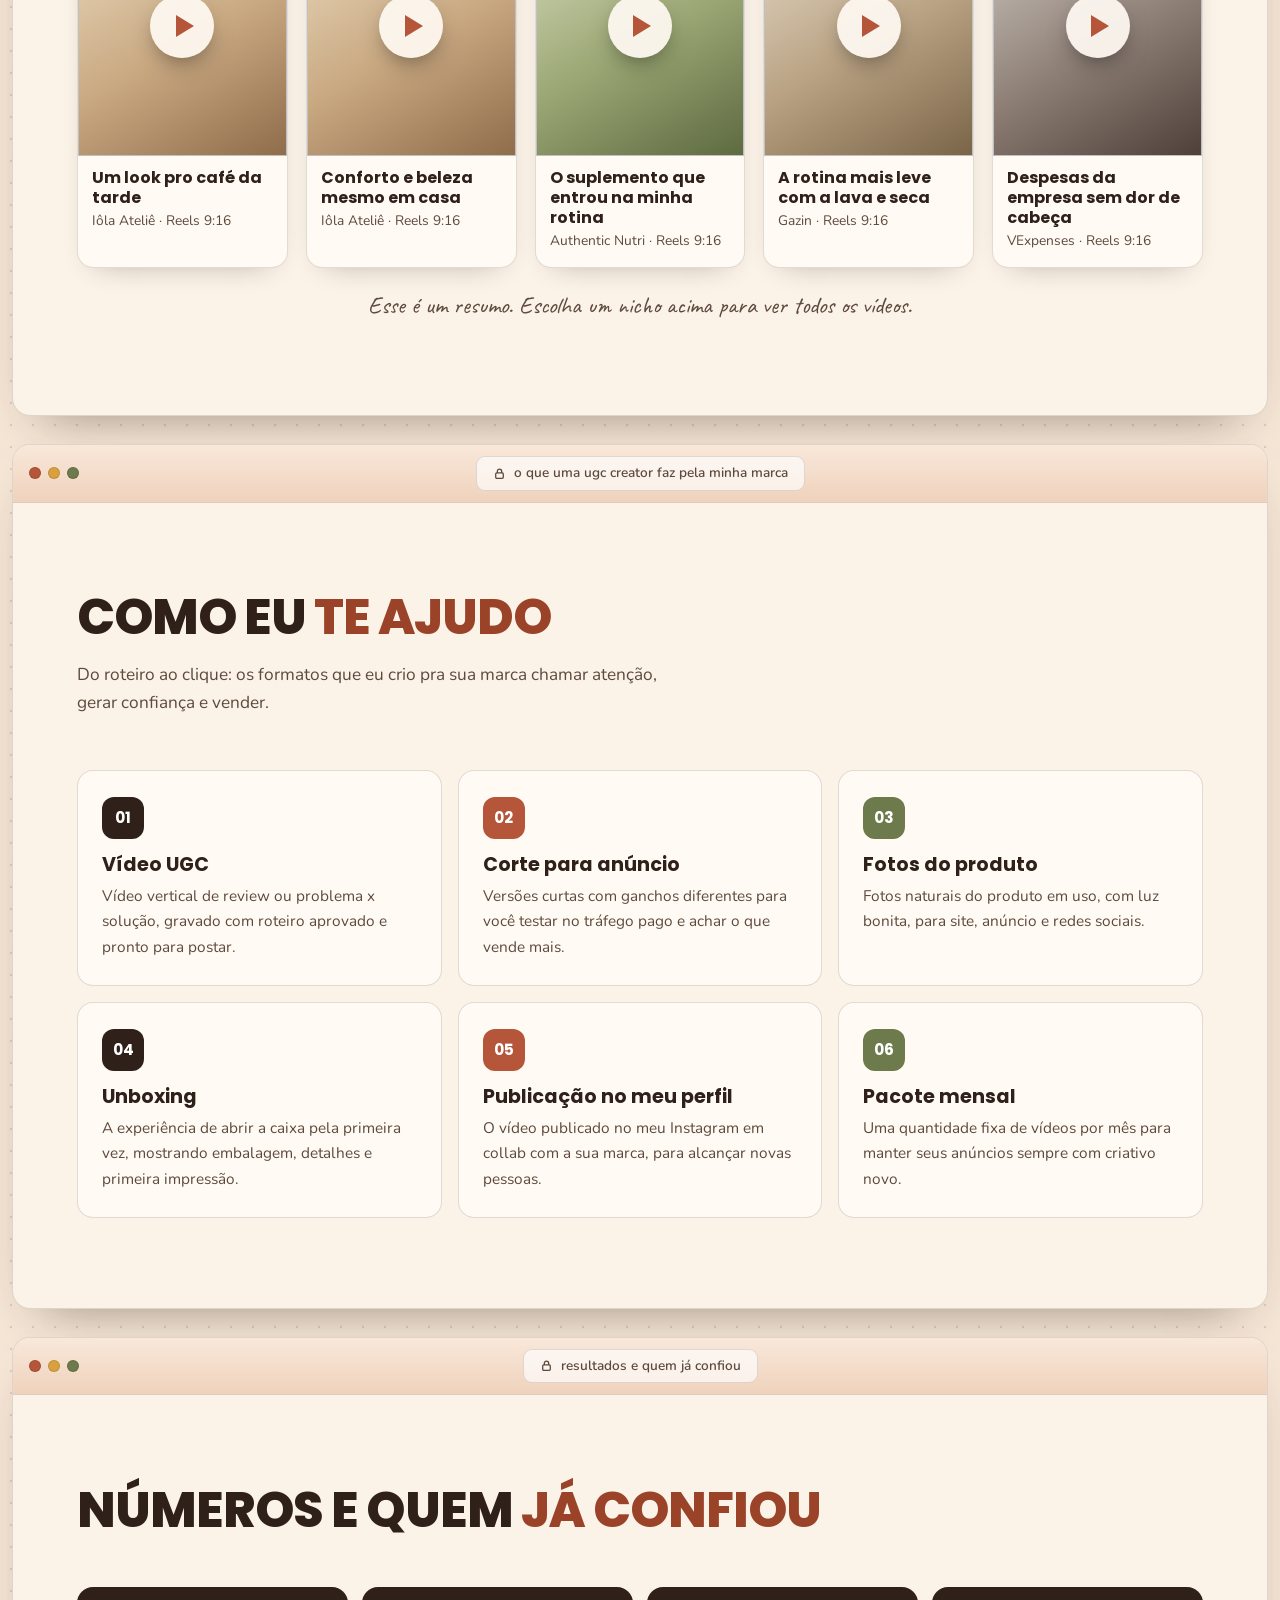
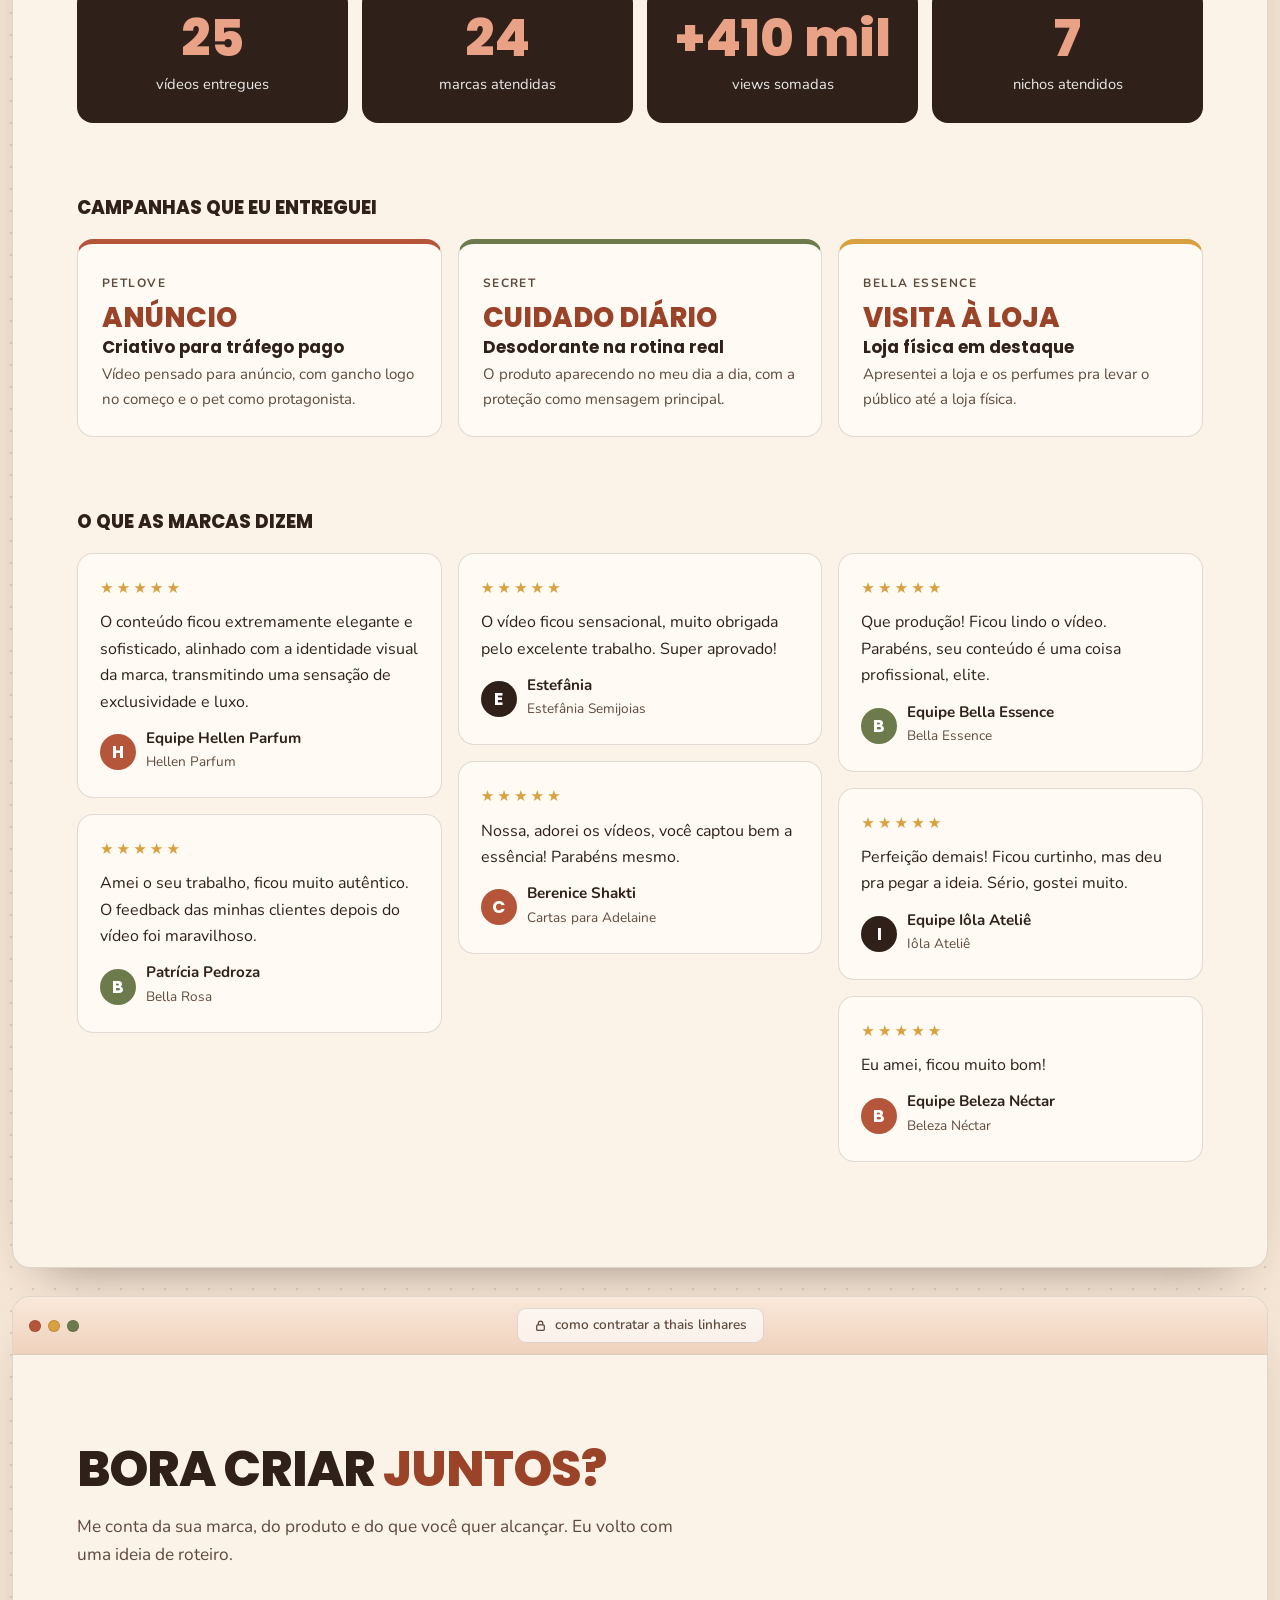
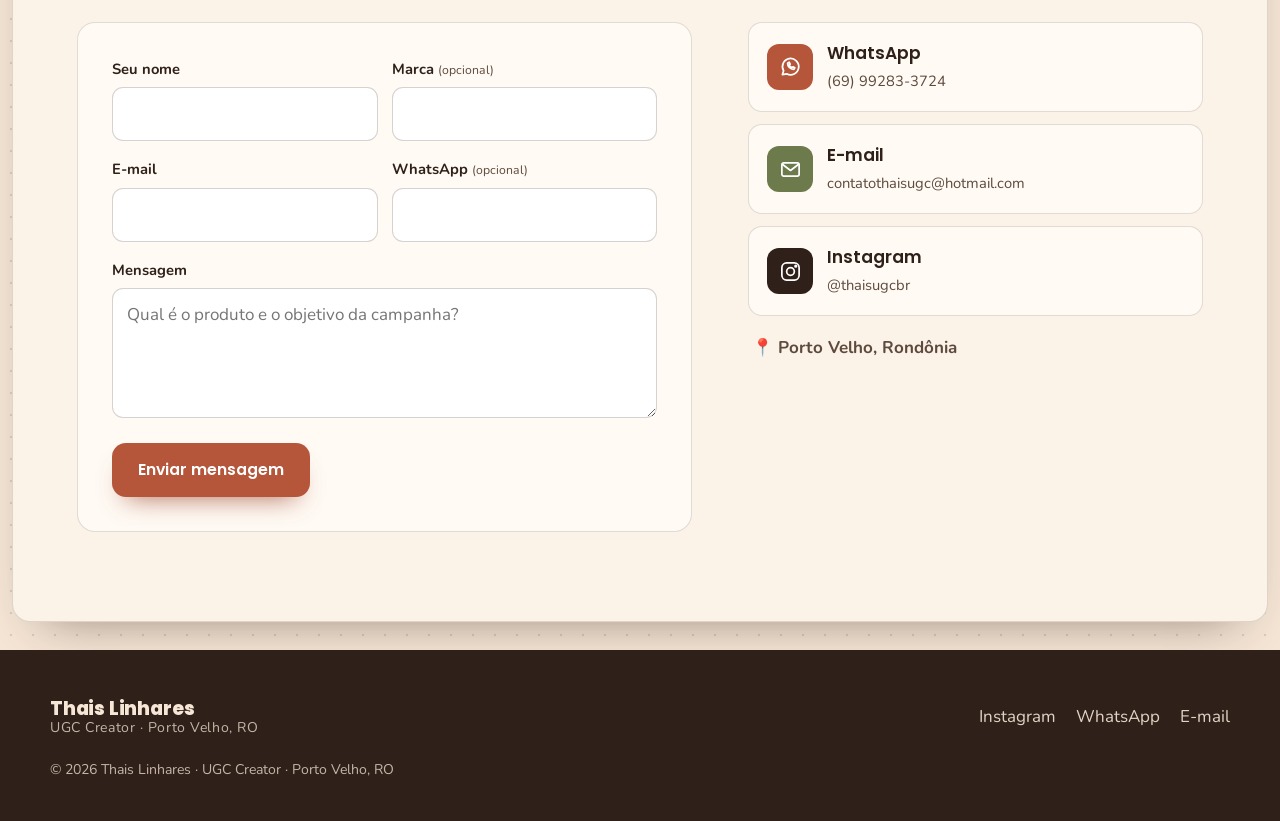
==== commit 7bc76d6a: "Adiciona vídeo de Black Friday da Soliv Co-Authored-By: Claude Opus 5.5 <noreply@anthropic.com>" ====
--- a/index.html
+++ b/index.html
@@ -942,6 +942,7 @@
   { nicho: "tech",         titulo: "Despesas da empresa sem dor de cabeça", marca: "VExpenses",     formato: "Reels 9:16",   link: "https://vimeo.com/1240018330", capa: "https://i.vimeocdn.com/video/2217723138-16f90f4092e06fb7ae9ef6d7a0575c2ba8aaefa9cb2dae818d5c7a9ce0f4b4f4-d_640?region=us" },
   { nicho: "tech",         titulo: "Pra quem anuncia e vive trocando público", marca: "CreHub",     formato: "Reels 9:16",   link: "https://vimeo.com/1201521072", capa: "https://i.vimeocdn.com/video/2168882245-099bbbc9259e50cabf1984d36d3f6511bbef58f695ff08702520027577cd8537-d_640?region=us" },
   { nicho: "bem-estar",    titulo: "Cuidado com o cabelo de dentro pra fora", marca: "Authentic Nutri", formato: "Reels 9:16", link: "https://vimeo.com/1240018335", capa: "https://i.vimeocdn.com/video/2217722957-ffcbd686291d6fa81b34cdb6f571f8e3be3c4d476eaad70880cc2d0a5238ca5f-d_640?region=us" },
+  { nicho: "beleza",       titulo: "As ofertas da Soliv na Black Friday", marca: "Soliv",         formato: "Reels 9:16",   link: "https://vimeo.com/1243005772", capa: "https://i.vimeocdn.com/video/2221407733-fbaa04429a9477d94dc204a243c2ef22ec06e764a27989fdf0f2ea633f306f08-d_640?region=us" },
   { nicho: "beleza",       titulo: "Finalização com sérum capilar",       marca: "Soliv",         formato: "Reels 9:16",   link: "https://vimeo.com/1240018333", capa: "https://i.vimeocdn.com/video/2217723094-9e375b05794064047de9d1348ccb677db83b1f501ca9939d8cbe62d8431f25f3-d_640?region=us" }
 ];
 
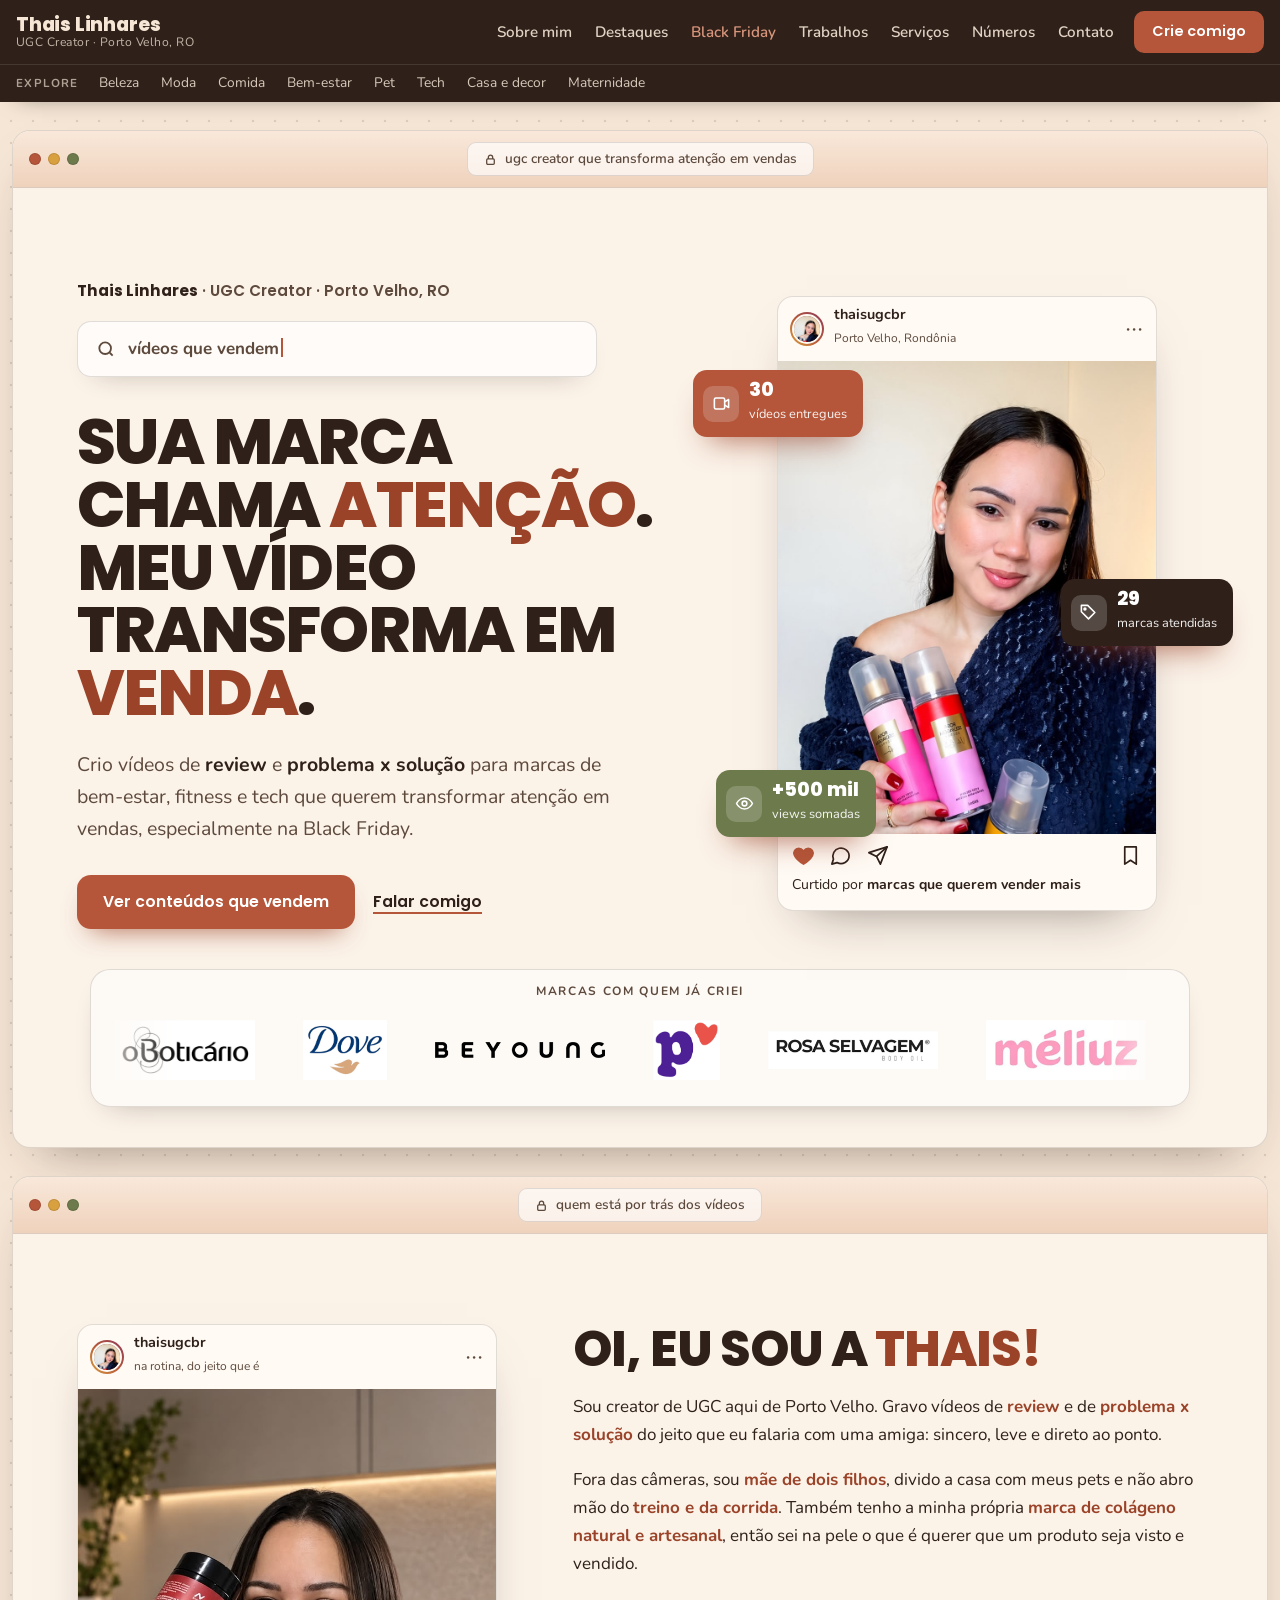
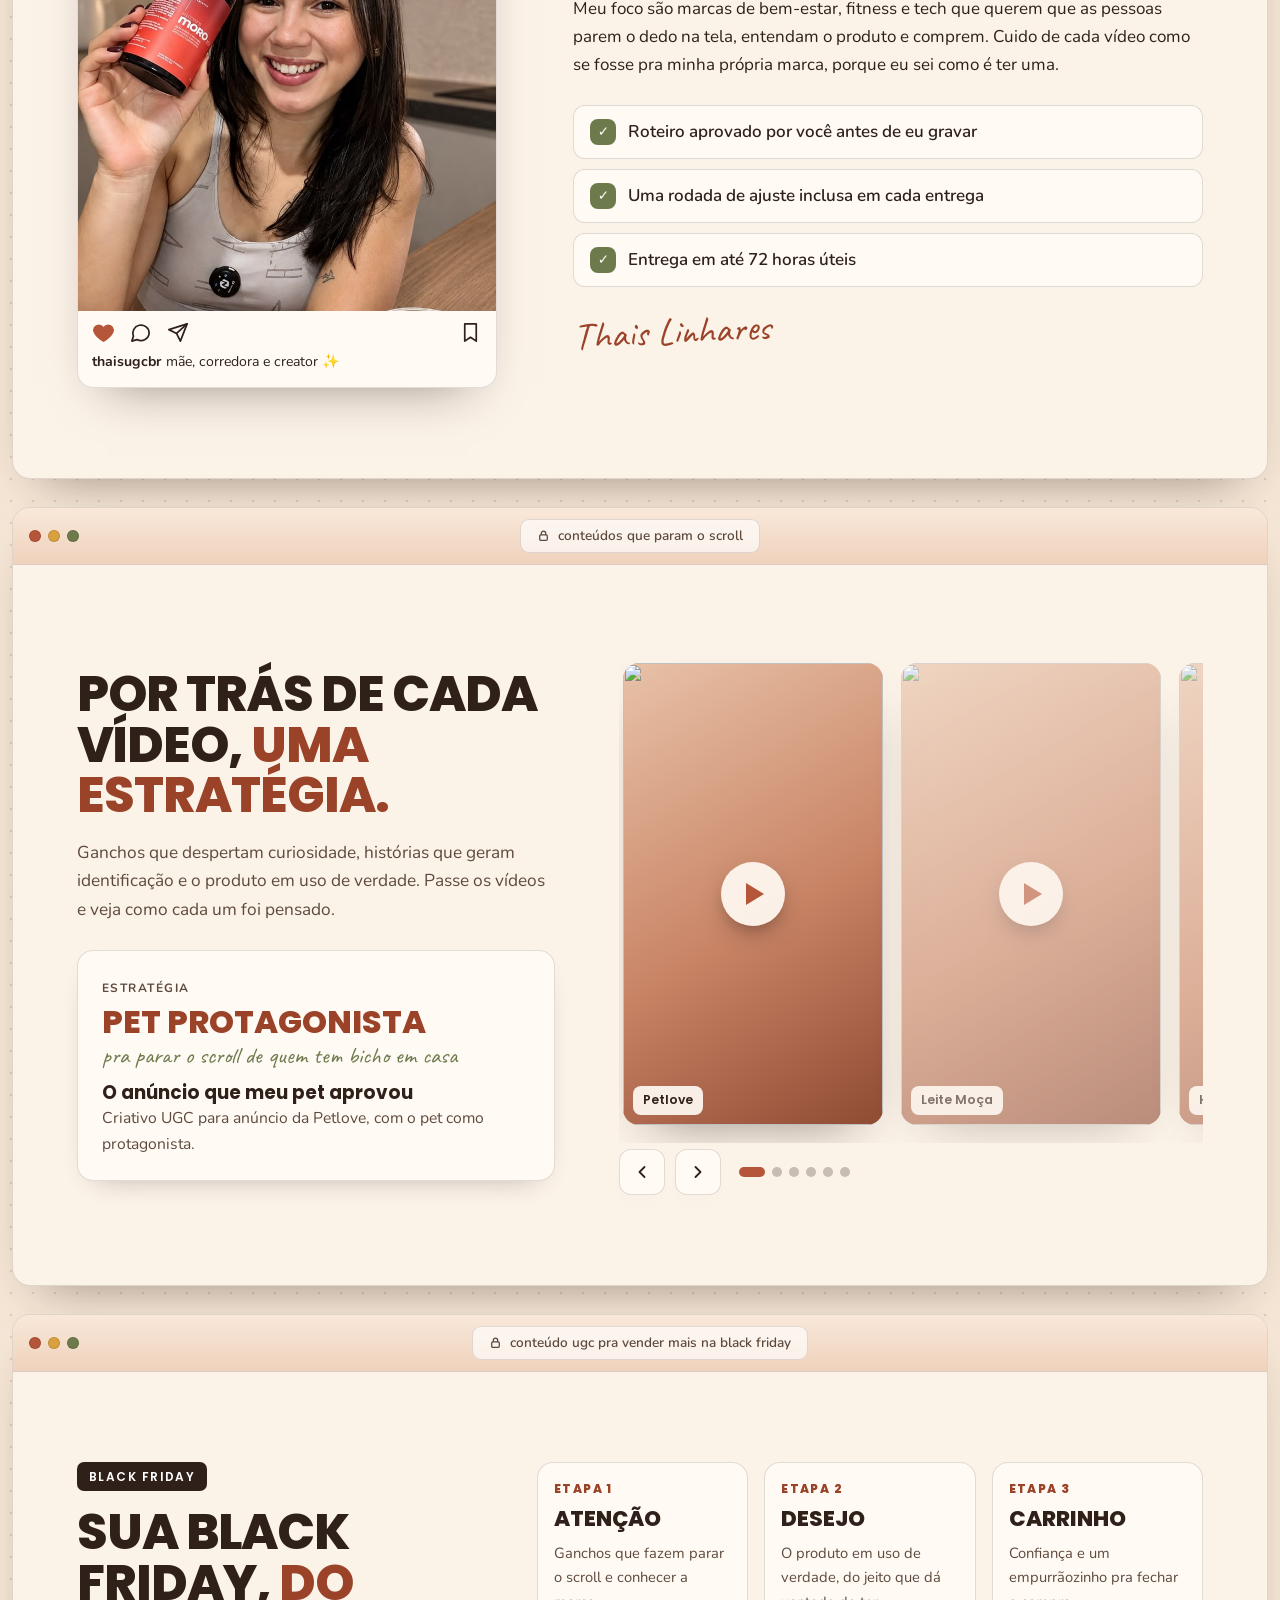
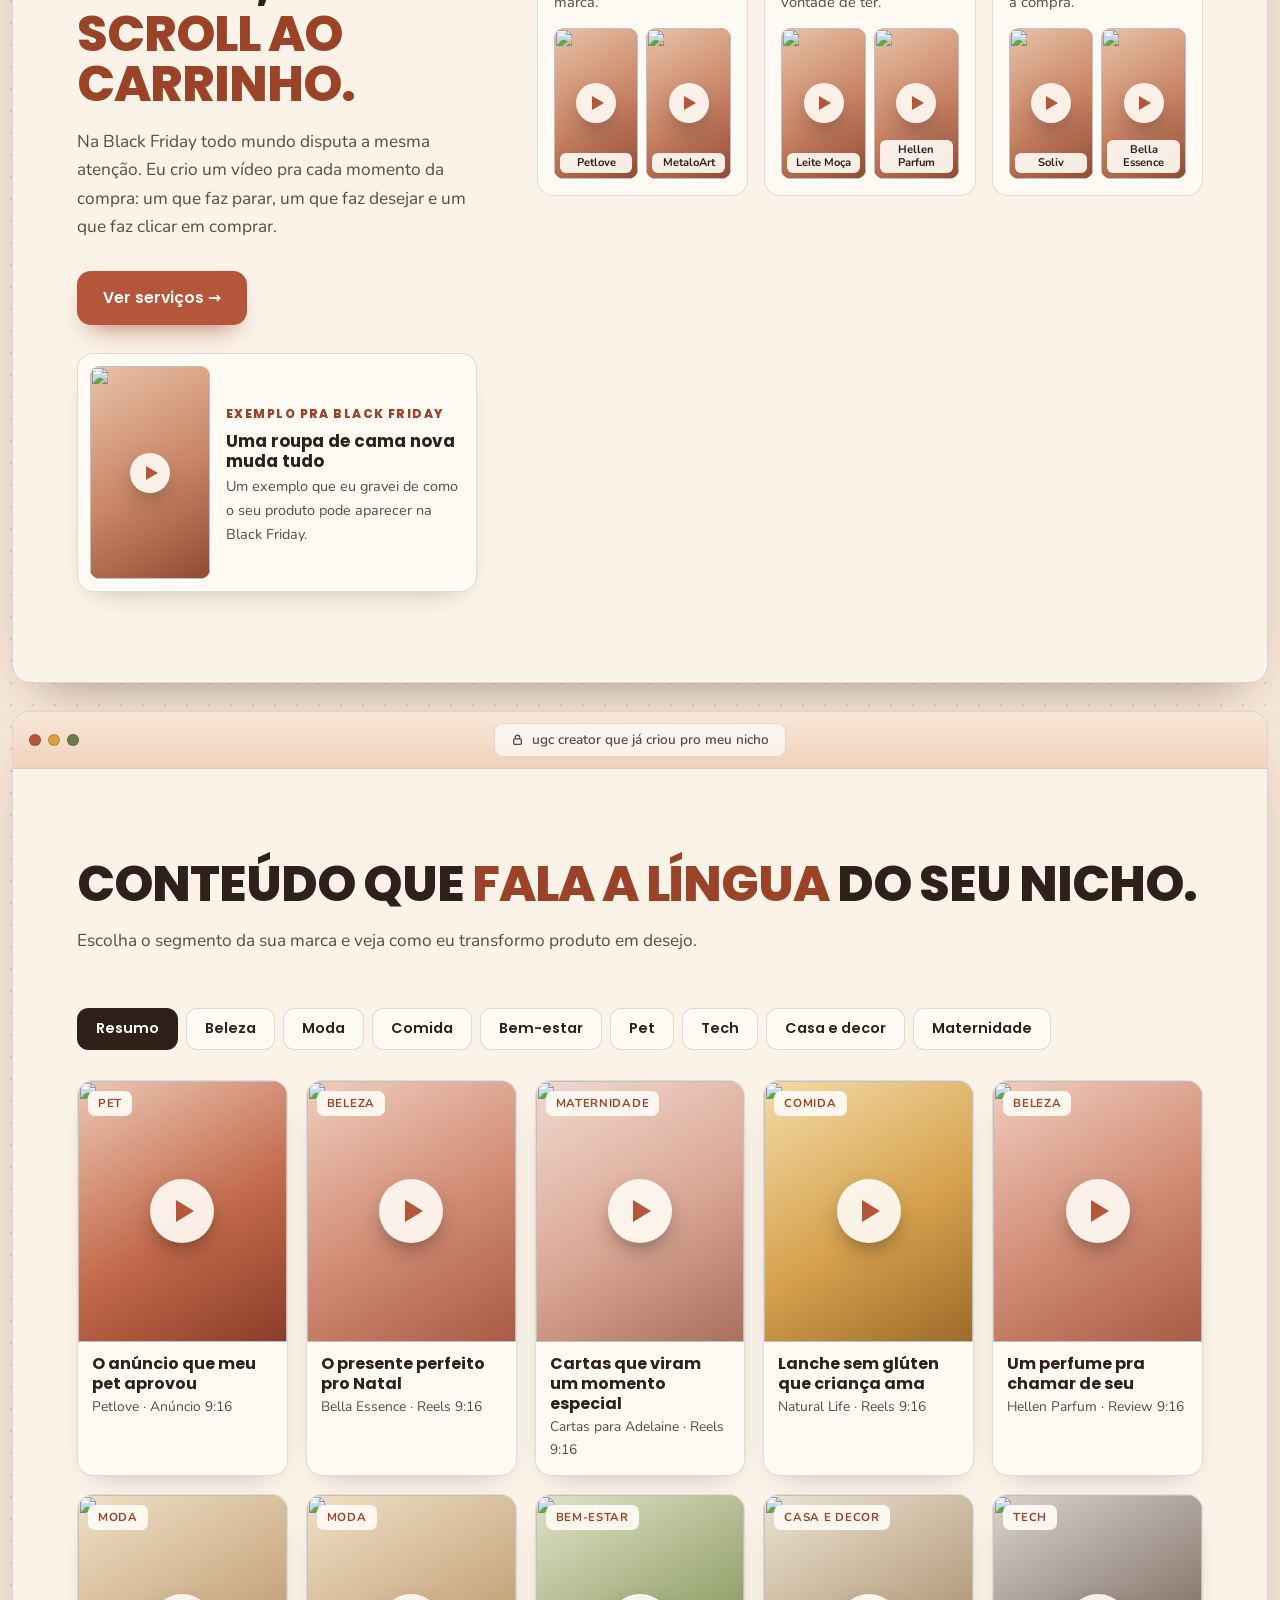
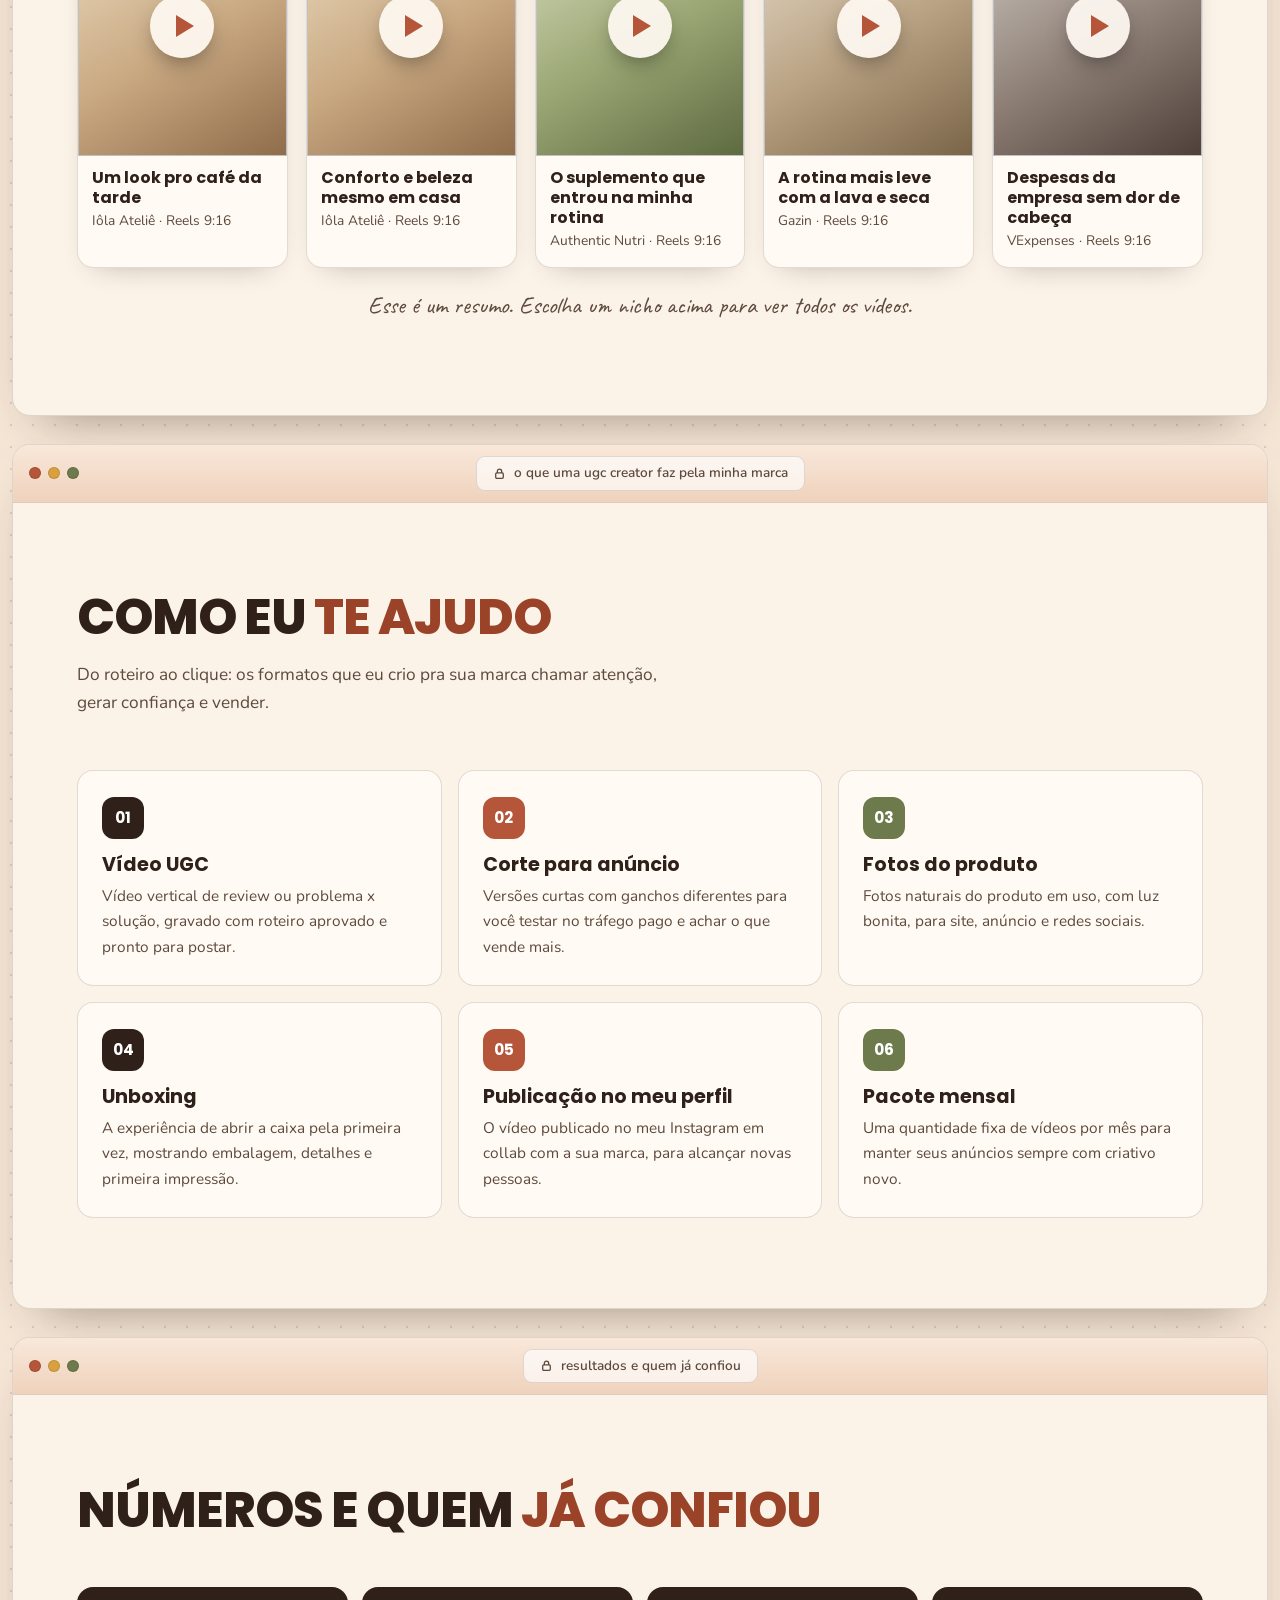
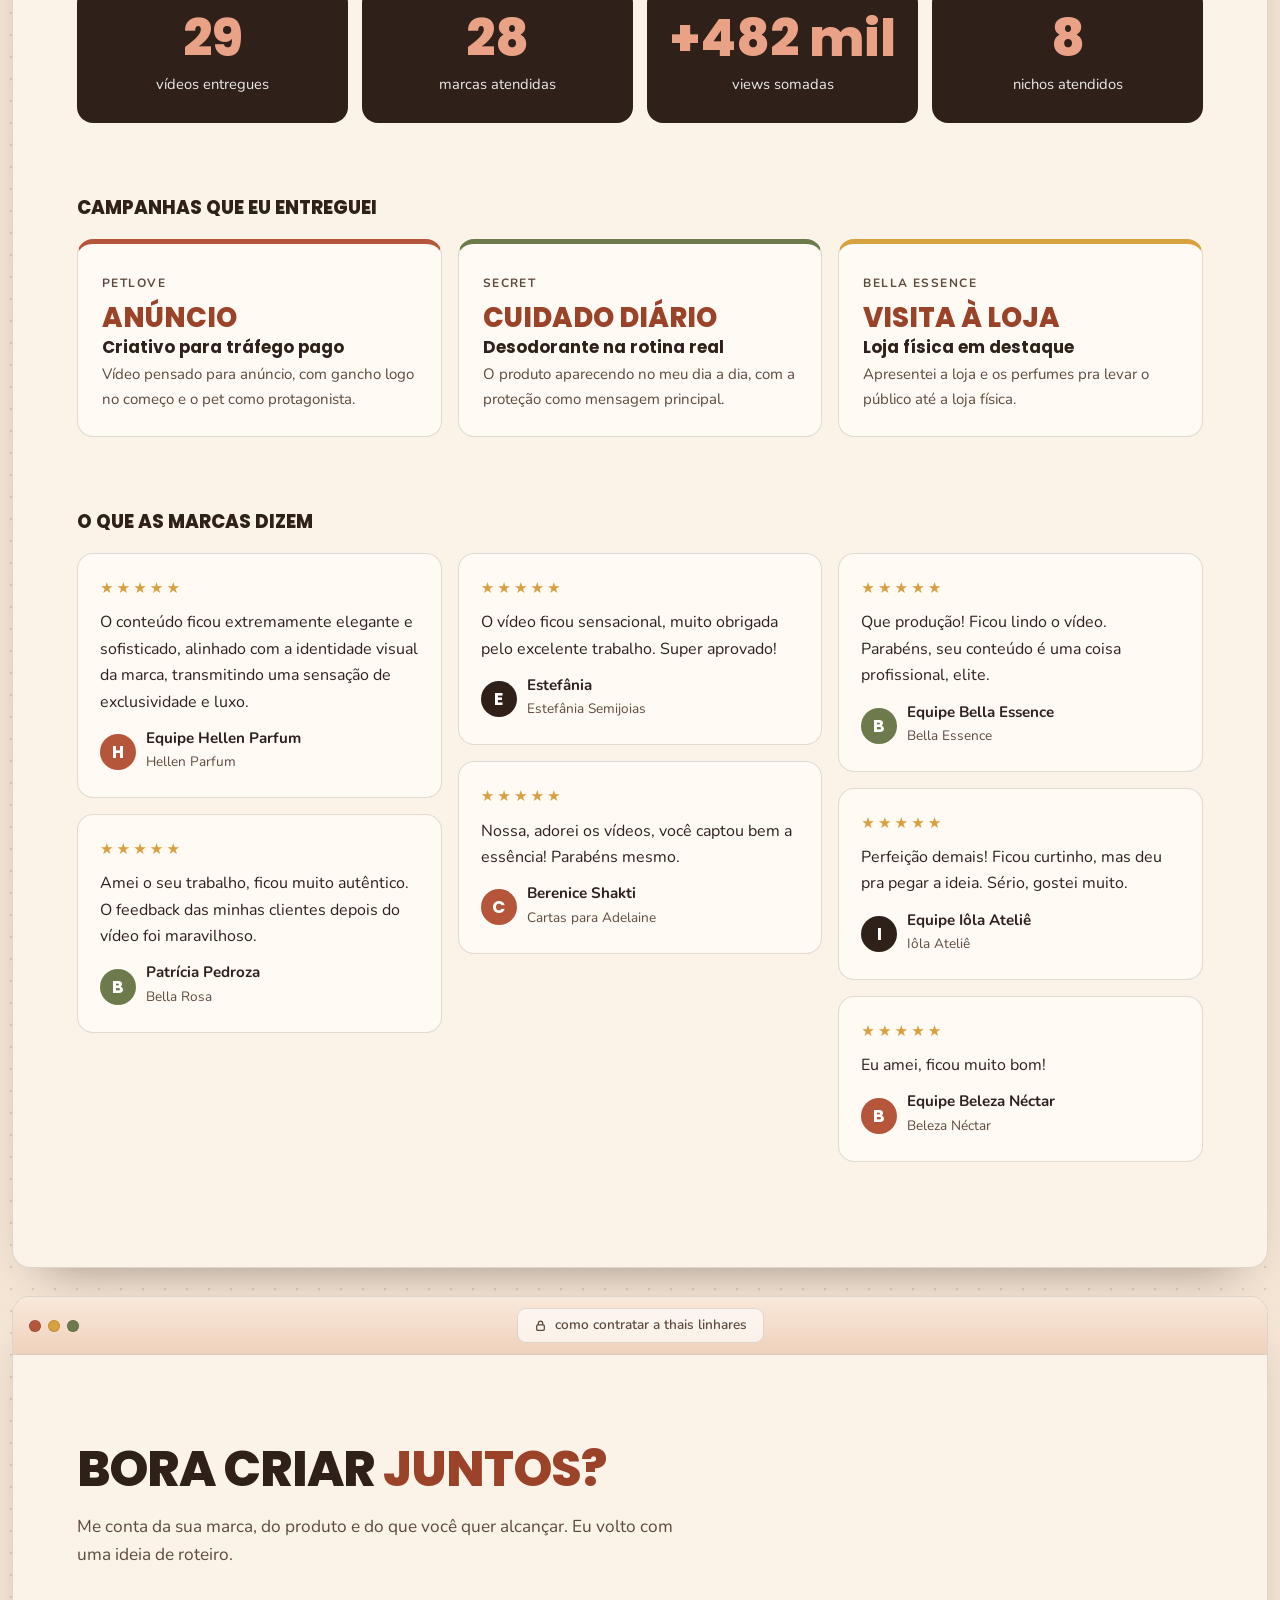
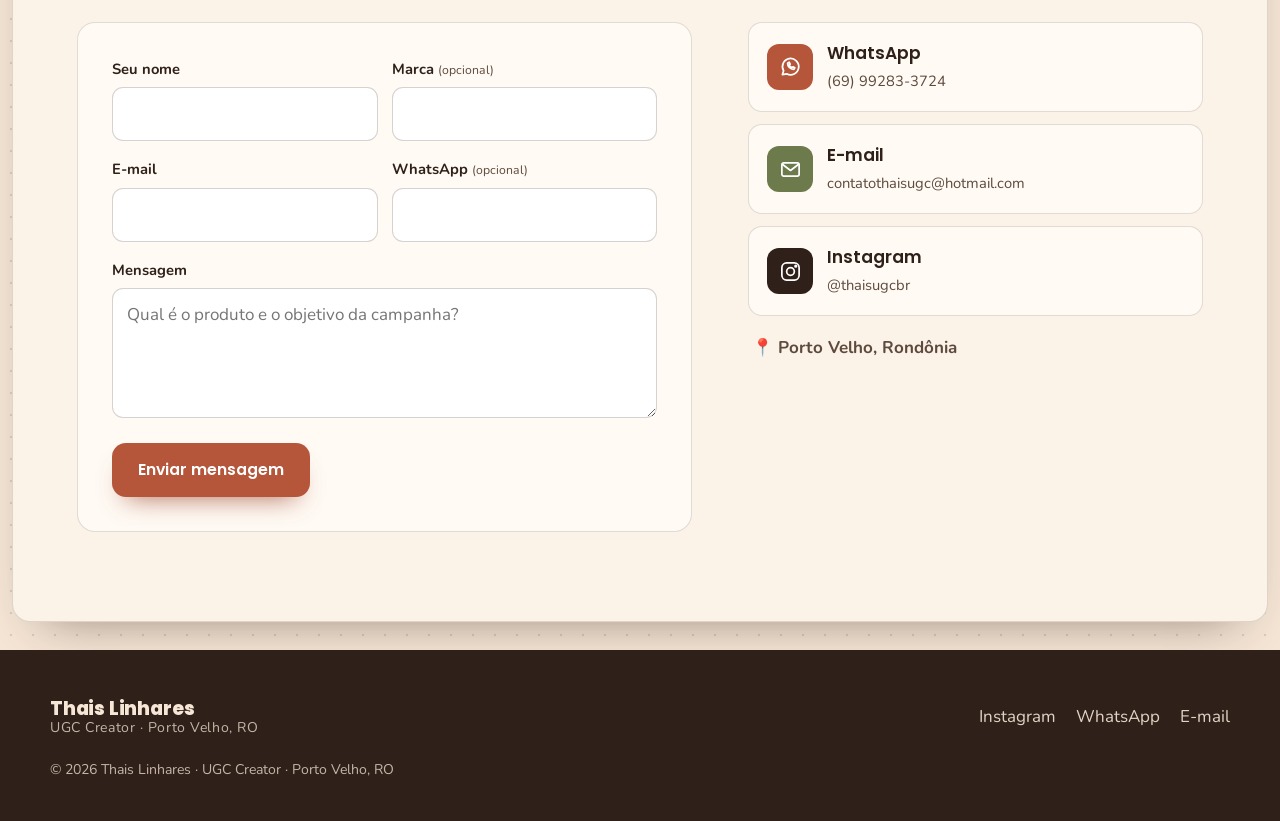
==== commit 011dc948: "Coloca o vídeo de Black Friday da Soliv na etapa Carrinho Co-Authored-By: Claude Opus 5.5 <noreply@a" ====
--- a/index.html
+++ b/index.html
@@ -908,7 +908,7 @@
 const FUNIL = [
   { etapa: "Atenção",  texto: "Ganchos que fazem parar o scroll e conhecer a marca.",            videos: ["https://vimeo.com/1221149289", "https://vimeo.com/1239988665"] },
   { etapa: "Desejo",   texto: "O produto em uso de verdade, do jeito que dá vontade de ter.",    videos: ["https://vimeo.com/1214985704", "https://vimeo.com/1201522561"] },
-  { etapa: "Carrinho", texto: "Confiança e um empurrãozinho pra fechar a compra.",               videos: ["https://vimeo.com/1201524699", "https://vimeo.com/1239979226"] }
+  { etapa: "Carrinho", texto: "Confiança e um empurrãozinho pra fechar a compra.",               videos: ["https://vimeo.com/1243005772", "https://vimeo.com/1201524699"] }
 ];
 
 // Nichos dos botões de filtro (e da linha "Explore" do menu)
